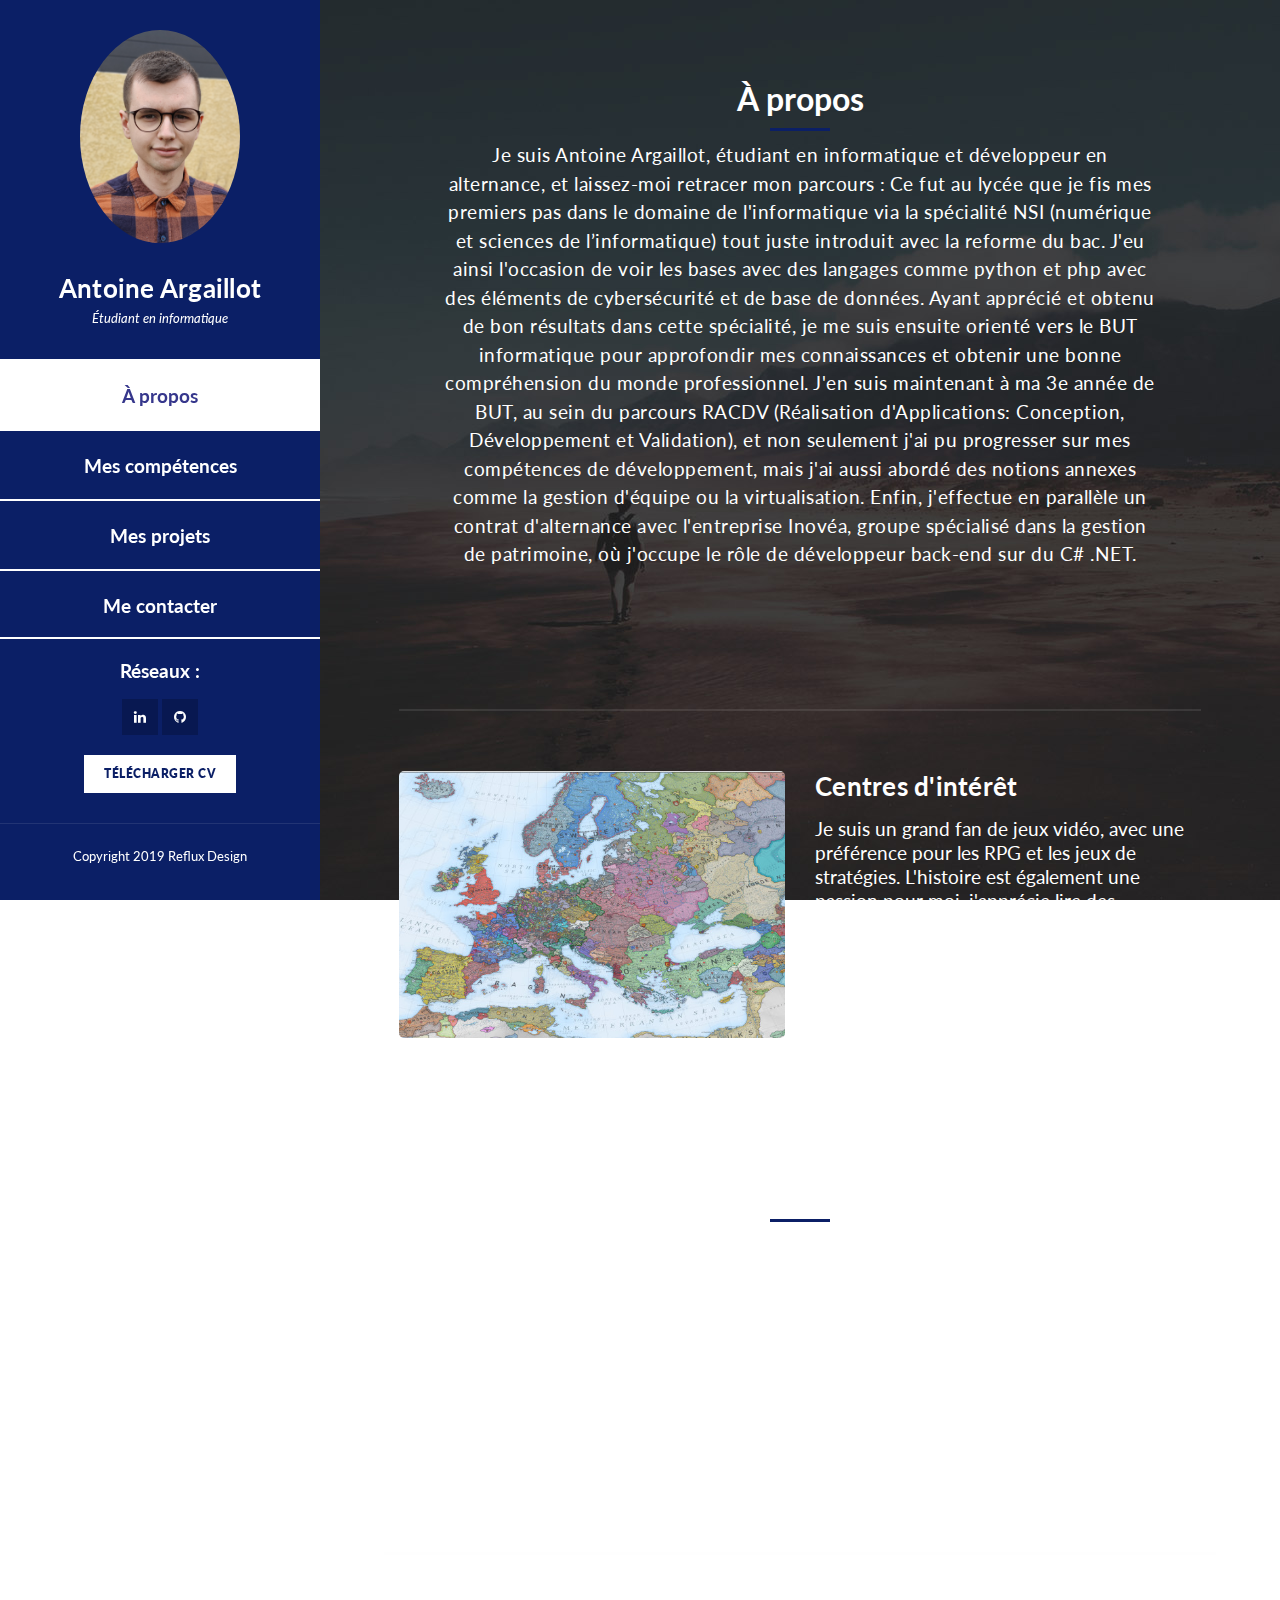
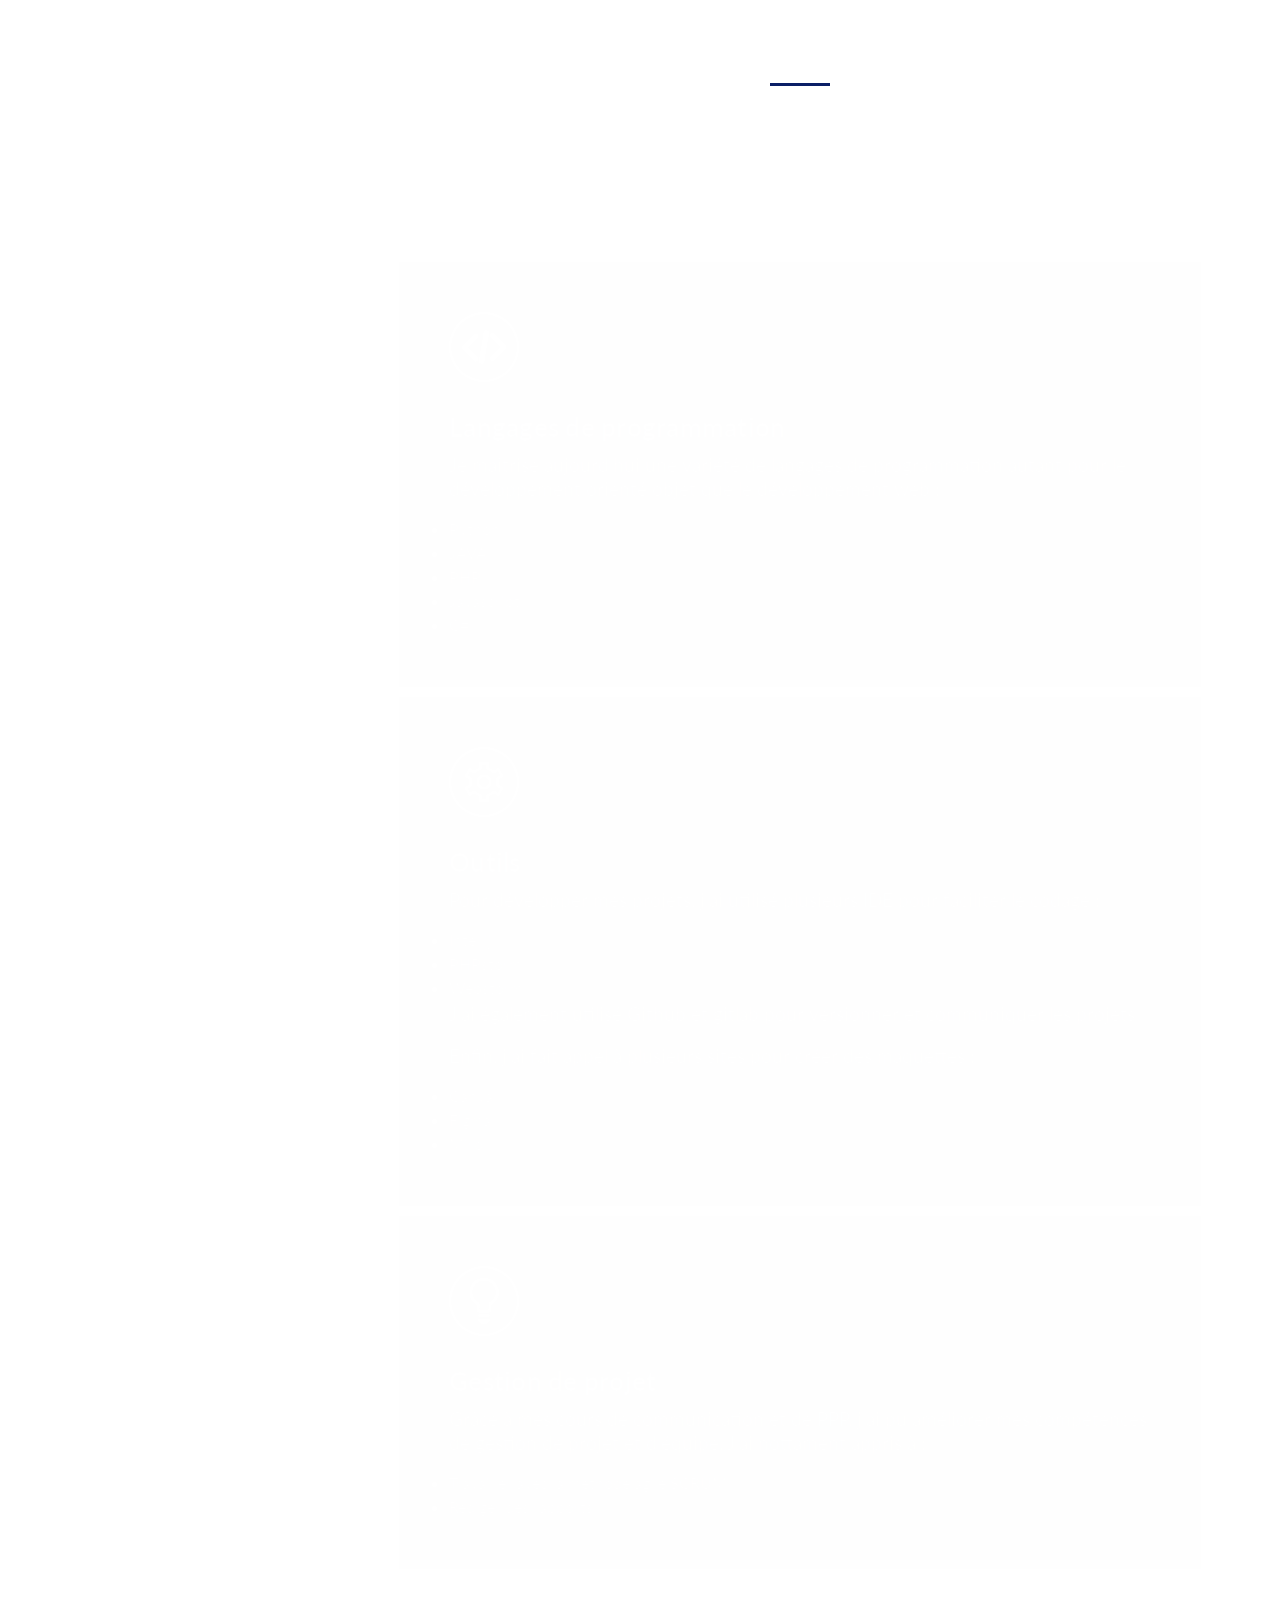
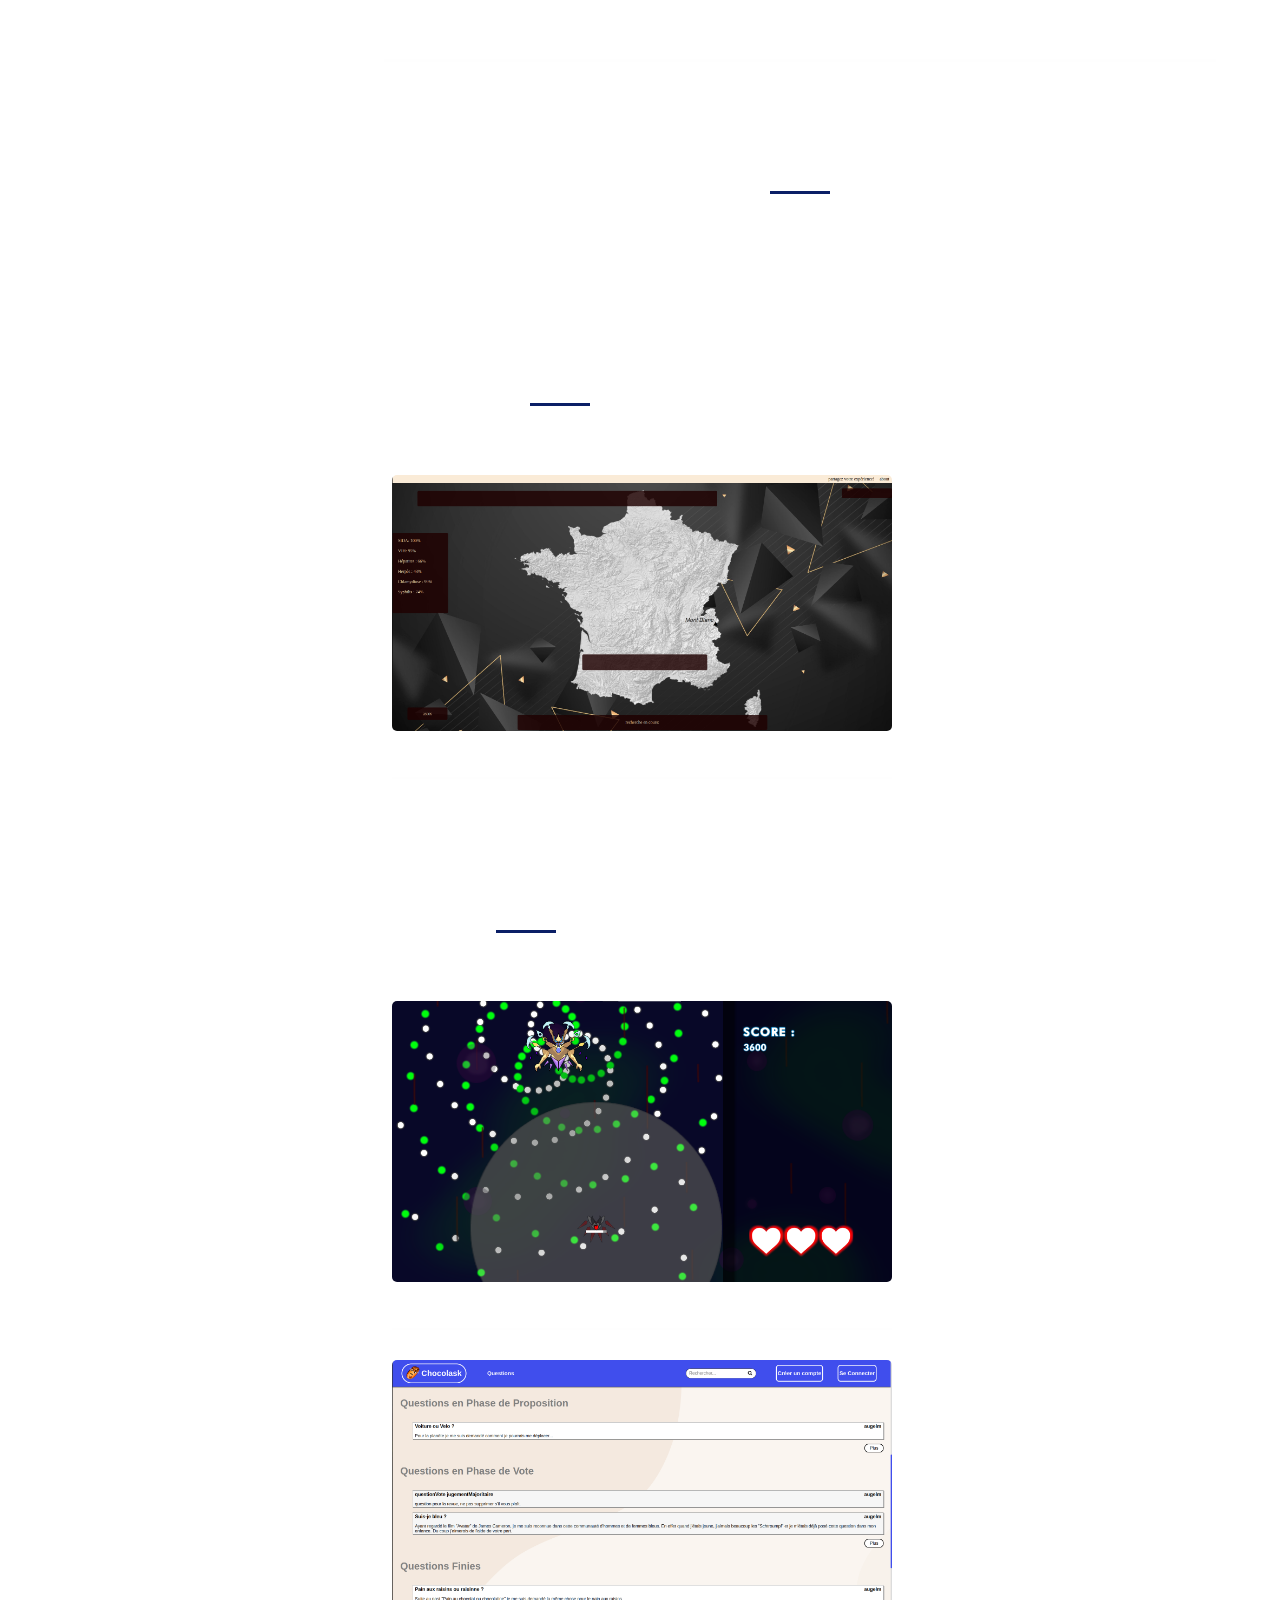
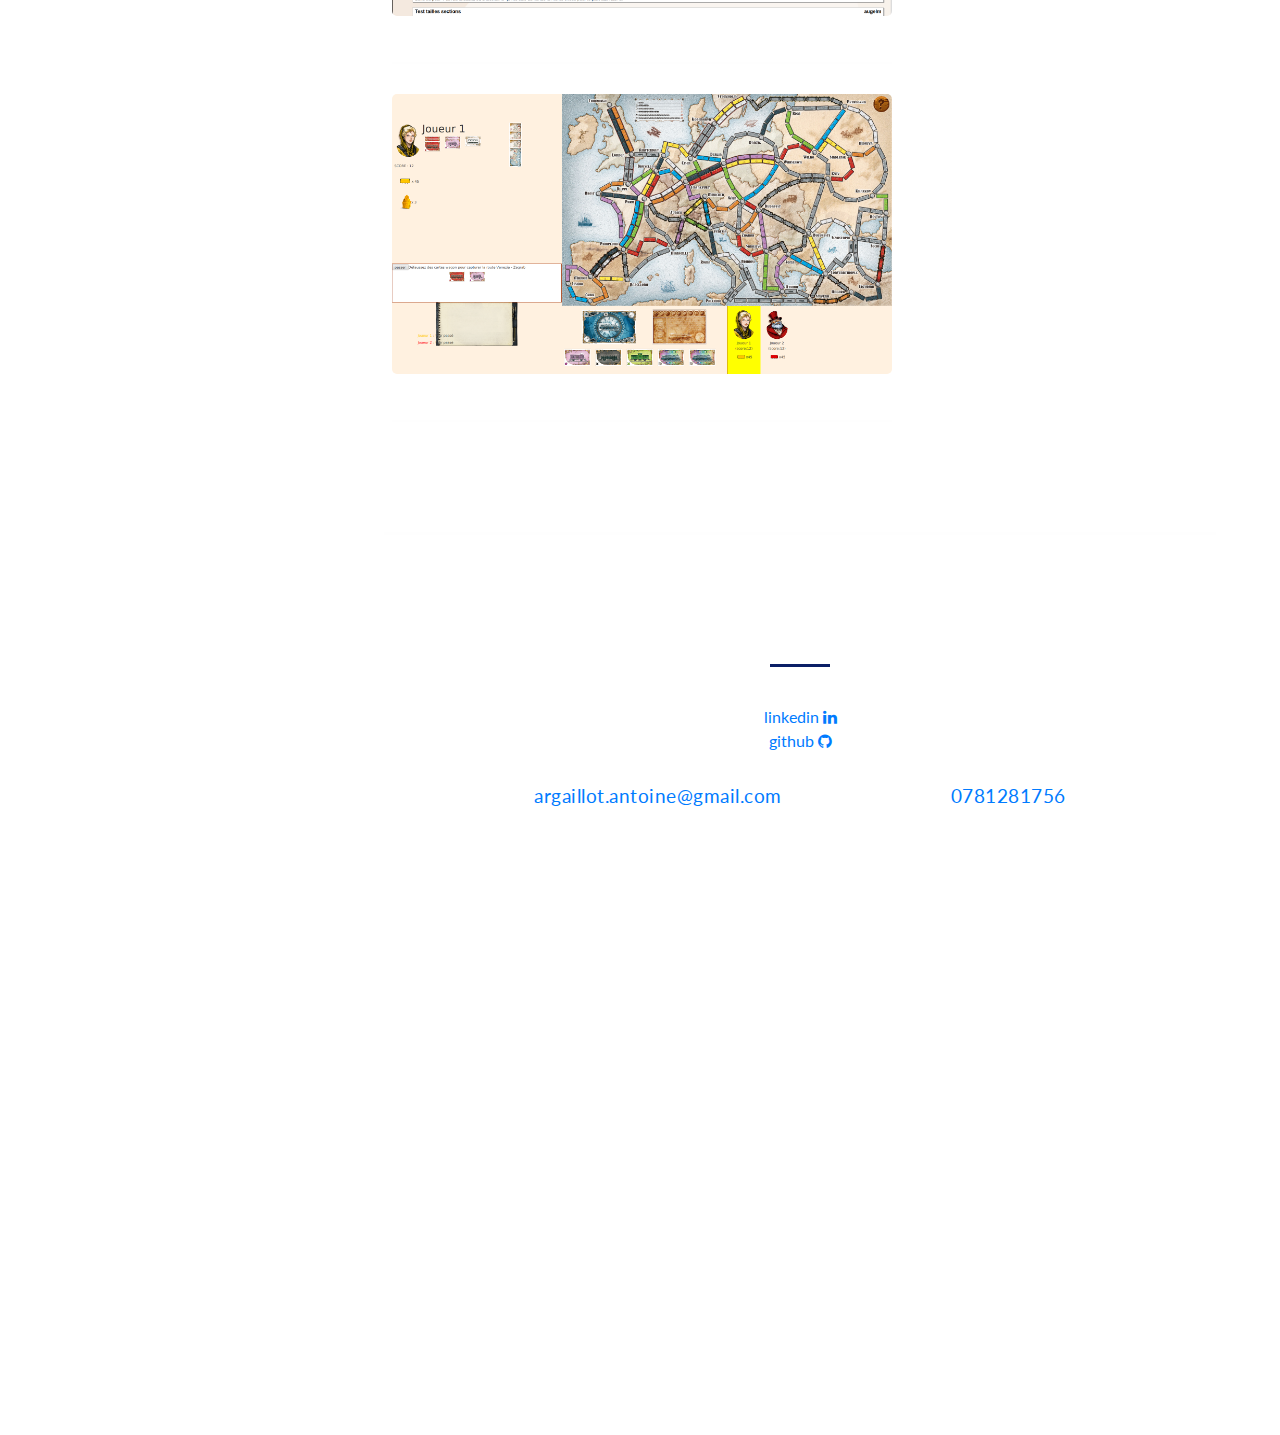
==== index.html @ a9194889 "commit" ====
<!DOCTYPE html>
<html lang="fr">
<head>
    <meta charset="utf-8"/>
    <meta
            name="viewport"
            content="width=device-width, initial-scale=1, shrink-to-fit=no"
    />
    <meta name="description" content=""/>
    <meta name="author" content=""/>
    <link
            href="https://fonts.googleapis.com/css?family=Lato:100,300,400,700,900"
            rel="stylesheet"
    />

    <title>Antoine Argaillot - Portefolio</title>
    <!--
    Reflux Template
    https://templatemo.com/tm-531-reflux
    -->
    <!-- Bootstrap core CSS -->
    <link href="vendor/bootstrap/css/bootstrap.min.css" rel="stylesheet"/>

    <!-- Additional CSS Files -->
    <link rel="stylesheet" href="assets/css/fontawesome.css"/>
    <link rel="stylesheet" href="assets/css/templatemo-style.css"/>
    <link rel="stylesheet" href="assets/css/owl.css"/>
    <link rel="stylesheet" href="assets/css/lightbox.css"/>
</head>

<body>
<div id="page-wraper">
    <!-- Sidebar Menu -->
    <div class="responsive-nav">
        <i class="fa fa-bars" id="menu-toggle"></i>
        <div id="menu" class="menu">
            <i class="fa fa-times" id="menu-close"></i>
            <div class="container">
                <div class="image">
                    <a href="#"><img src="assets/images/profil/profilePicture.jpg" alt=""/></a>
                </div>
                <div class="author-content">
                    <h4>Antoine Argaillot</h4>
                    <span>Étudiant en informatique</span>
                </div>
                <nav class="main-nav" role="navigation">
                    <ul class="main-menu">
                        <li><a href="#section1">À propos</a></li>
                        <li><a href="#section2">Mes compétences</a></li>
                        <li><a href="#section3">Mes projets</a></li>
                        <li><a href="#section4">Me contacter</a></li>
                    </ul>
                </nav>
                <div class="social-network">
                    <p class="reseaux">Réseaux :</p>
                    <ul>
                        <li>
                            <a href="https://www.linkedin.com/in/antoine-argaillot/"><i class="fa fa-linkedin"></i></a>
                        </li>
                        <li>
                            <a href="https://github.com/Phiroy"><i class="fa fa-github"></i></a>
                        </li>
                    </ul>
                </div>

                <div class="button" id="cv">
                    <a href="assets/images/profil/cv-argaillot.pdf">télécharger CV</a>
                </div>
                <div class="copyright-text">
                    <p>Copyright 2019 Reflux Design</p>
                </div>
            </div>
        </div>
    </div>

    <section class="section about-me" data-section="section1">
        <div class="container">
            <div class="section-heading">
                <h2>À propos</h2>
                <div class="line-dec"></div>
                <span
                >Je suis Antoine Argaillot, étudiant en informatique et développeur en alternance, et laissez-moi retracer mon parcours :</span>
              <span>Ce fut au lycée que je fis mes premiers pas dans le domaine de l'informatique via la spécialité NSI (numérique et sciences de l’informatique) tout juste introduit avec la reforme du bac.
                  J'eu ainsi l'occasion de voir les bases avec des langages comme python et php avec des éléments de cybersécurité et de base de données.
              Ayant apprécié et obtenu de bon résultats dans cette spécialité, je me suis ensuite orienté vers le BUT informatique pour approfondir mes connaissances et obtenir une bonne compréhension du monde professionnel.
                J'en suis maintenant à ma 3e année de BUT, au sein du parcours RACDV (Réalisation d'Applications: Conception, Développement et Validation), et non seulement j'ai pu progresser sur mes compétences de développement,
                  mais j'ai aussi abordé des notions annexes comme la gestion d'équipe ou la virtualisation.
                  Enfin, j'effectue en parallèle un contrat d'alternance avec l'entreprise Inovéa, groupe spécialisé dans la gestion de patrimoine, où j'occupe le rôle de développeur back-end sur du C# .NET.</span
                >


            </div>
            <div class="left-image-post">
                <div class="row">
                    <div class="col-md-6">
                        <div class="left-image">
                            <img src="assets/images/carteEurope.jpg" alt="Ma carte préférée d'Europe"/>
                        </div>
                    </div>
                    <div class="col-md-6">
                        <div class="right-text">
                            <h4>Centres d'intérêt</h4>

                            <p>
                                Je suis un grand fan de jeux vidéo, avec une préférence pour les RPG et les
                                jeux de stratégies.
                                L'histoire est également une passion pour moi, j'apprécie lire des biographies ou autre livres historiques, de temps en temps,
                                ainsi que de regarder ou imaginer des uchronies (histoires alternatives).
                            </p>
                        </div>
                    </div>
                </div>
            </div>
            <div class="section-heading">
                <h4>Projets avenirs</h4>
                <div class="line-dec"></div>
                <p>
                    Suite au BUT, mon objectif principal est de poursuivre mes études vers un master,
                    en continuant mon alternance actuel si possible.
                    J'aimerais nottament y découvrir de nouvelles notions entourant des domaines comme l'intéligence artificiel, l'algorithmie ou encore le multimédia.
                    Une fois mon master obtenu,
                    je compte devenir développeur logiciel back-end, mais je reste ouvert à la possibilité de faire du web voir du jeu vidéo si l'occasion se présente.
                </p>
            </div>
        </div>
    </section>

    <section class="section my-services" data-section="section2">
        <div class="container">
            <div class="section-heading">
                <h2>Mes compétences</h2>
                <div class="line-dec"></div>
                <span
                >Tout le long de mon cursus, j'ai pu acquerir un ensemble non exaustif de compétences à la fois techniques et managériales que ce soit en modélisation, développement web ou encore méthodes agiles.</span
                >
            </div>
            <div>
                <div class="service-item">
                    <div class="second-service-icon service-icon"></div>
                    <h4>Langages de programmation</h4>
                    <p>
                      Je maîtrise aujourd'hui une variété de langages de programmation autant pour le développement orienté objet
                      que le développement web :
                    </p>
                        <li>Python</li>
                        <li>JAVA  </li>
                        <li>PHP</li>
                        <li>Javascript</li>
                        <li>C#</li>
                </div>
                <div class="service-item">
                    <div class="third-service-icon service-icon"></div>
                    <h4>Outils</h4>
                    <p>
                        Pour développer mes projets, j'ai utilisé plusieurs IDE pour faciliter le codage :
                    </p>
                    <li>Intellij</li>
                    <li>PHPstorm  </li>
                    <li>Webstorm</li>
                    <p>
                        J'ai également utilisé Github et gitlab pour versionner et communiquer les projets
                    </p>
                    <p>
                        Enfin, j'ai fait appel à plusieurs sites pour créer des maquettes :
                    </p>
                    <li>Canva</li>
                    <li>Figma  </li>
                    <li>Miro</li>

                </div>
                <div class="service-item">
                    <div class="first-service-icon service-icon"></div>
                    <h4>Gestion de projet</h4>
                    <p>
                        Grâce à mes cours de communication et de PPP, j'ai pu améliorer mes compétences de gestion de projet
                        et d'équipe. J'ai nottament appris à :
                    </p>
                    <li>Travailler avec la méthode agile SCRUM</li>
                    <li>Rédiger des rapports</li>
                </div>


            </div>
        </div>
    </section>

    <section class="section my-work" data-section="section3" id="section3">
        <div class="container">
            <div class="section-heading">
                <h2>Mes projets</h2>
                <div class="line-dec"></div>
                <span
                >sélection de projets réalisée pendant mon BUT informatique.</span
                >
            </div>
            <div class="row">
                <div class="section-heading">
                    <h4>Projets professionnels</h4>
                    <div class="line-dec"></div>
                </div>
                <div class="isotope-wrapper">
                    <div class="isotope-box">


                        <div class="isotope-item" data-type="animals">
                            <figure class="snip1321">
                                <img
                                        src="assets/images/nuitInfo.png"
                                        alt="sq-sample26"
                                />
                                <a href="Inovea_RIC.html">
                                    <figcaption>
                                        <h4>Nuit de l'informatique</h4>
                                        <span>Site de prévention réalisé lors de la nuit de l'informatique 2022</span>
                                    </figcaption>
                                </a>
                            </figure>
                        </div>


                    </div>
                </div>
            </div>
            <div class="row">
                <div class="section-heading">
                    <h4>Projets scolaires</h4>
                    <div class="line-dec"></div>
                </div>
                <div class="isotope-wrapper">
                        <div>
                        <div class="isotope-item" data-type="nature">
                            <figure class="snip1321">

                                <img
                                        src="assets/images/temporalRift.png"
                                        alt="sq-sample26"
                                />
                                <a href="temporalRift.html">
                                    <figcaption>
                                        <h4>Temporal Rift</h4>
                                        <span>projet de la Code Game Jam 2023 de l'IUT de Montpellier-Sète</span>
                                    </figcaption>
                                </a>
                            </figure>

                        </div>

                        <div class="isotope-item" data-type="people">
                            <figure class="snip1321">
                                <img
                                        src="assets/images/chocolask.png"
                                        alt="sq-sample26"
                                />
                                <a href="Chocolask.html">
                                    <figcaption>
                                        <h4>Site Chocolask</h4>
                                        <span>SAÉ du 3eme semestre en parcours RACDV</span>
                                    </figcaption>
                                </a>
                            </figure>
                        </div>

                        <div class="isotope-item" data-type="people">
                            <figure class="snip1321">
                                <img
                                        src="assets/images/railIHM.png"
                                        alt="sq-sample26"
                                />
                                <a href="AventuriersDuRail.html">
                                    <figcaption>
                                        <h4>Les aventuriers du rail</h4>
                                        <span>SAÉ du 2e semestre de programmation de jeu de société</span>
                                    </figcaption>
                                </a>
                            </figure>





                </div>
            </div>
                </div>

            </div>


        </div>
    </section>

    <section class="section contact-me" data-section="section4">
        <div class="container">
            <div class="section-heading">
                <h2>Me contacter</h2>
                <div class="line-dec"></div>
                <span
                >Si vous êtes intéressé par mon profil, vous pouvez me suivre sur ces réseaux:</span
                >
                <div>
                    <li>
                        <a href="https://www.linkedin.com/in/antoine-argaillot/">linkedin <i class="fa fa-linkedin"></i></a>
                    </li>
                    <li>
                        <a href="https://github.com/Phiroy">github <i class="fa fa-github"></i></a>
                    </li>
                </div>
                <span
                >Vous pouvez également me contacter par mail sur cette adresse : <a
                        href="mailto: argaillot.antoine@gmail.com">argaillot.antoine@gmail.com</a>
            </span>
                <span>
                et par téléphone : <a href="tel:0781281756">0781281756</a>
            </span>


            </div>

        </div>
    </section>
</div>

<!-- Scripts -->
<!-- Bootstrap core JavaScript -->
<script src="vendor/jquery/jquery.min.js"></script>
<script src="vendor/bootstrap/js/bootstrap.bundle.min.js"></script>

<script src="assets/js/isotope.min.js"></script>
<script src="assets/js/owl-carousel.js"></script>
<!--    <script src="assets/js/lightbox.js"></script>-->
<script src="assets/js/custom.js"></script>
<script>
    //according to loftblog tut
    $(".main-menu li:first").addClass("active");

    var showSection = function showSection(section, isAnimate) {
        var direction = section.replace(/#/, ""),
            reqSection = $(".section").filter(
                '[data-section="' + direction + '"]'
            ),
            reqSectionPos = reqSection.offset().top - 0;

        if (isAnimate) {
            $("body, html").animate(
                {
                    scrollTop: reqSectionPos
                },
                800
            );
        } else {
            $("body, html").scrollTop(reqSectionPos);
        }
    };

    var checkSection = function checkSection() {
        $(".section").each(function () {
            var $this = $(this),
                topEdge = $this.offset().top - 80,
                bottomEdge = topEdge + $this.height(),
                wScroll = $(window).scrollTop();
            if (topEdge < wScroll && bottomEdge > wScroll) {
                var currentId = $this.data("section"),
                    reqLink = $("a").filter("[href*=\\#" + currentId + "]");
                reqLink
                    .closest("li")
                    .addClass("active")
                    .siblings()
                    .removeClass("active");
            }
        });
    };

    $(".main-menu").on("click", "a", function (e) {
        e.preventDefault();
        showSection($(this).attr("href"), true);
    });

    $(window).scroll(function () {
        checkSection();
    });
</script>
</body>
</html>
---- assets/css/templatemo-style.css ----
/*

Reflux Template

https://templatemo.com/tm-531-reflux

*/

@import url(fontawesome.css);
@import url("https://fonts.googleapis.com/css?family=Lato:100,300,400,700,900");

body {
    font-family: 'Lato', sans-serif;
}

#page-wraper {
    background: url(../images/page-bg.jpg) no-repeat center center fixed ;
    -webkit-background-size: cover;
    -moz-background-size: cover;
    -o-background-size: cover;
    background-size: cover;

    width: 100%;
}


/* Basic */

body {
    overflow-x: hidden;
}

input,
select,
textarea {
    outline: none;
}

a,
a:hover {
    text-decoration: none;
}

p {
    font-size: 19px;
    line-height: 24px;
    color: #fff;
}

h4 {
    font-size: 26px;
    font-weight: 700;
    color: #fff;
    letter-spacing: 0.25px;
}

img {
    width: 100%;
    overflow: hidden;
}

ul {
    padding: 0;
    margin: 0;
    list-style: none;
}

ul li {
    display: inline-block;
}

html {
    -webkit-box-sizing: border-box;
    -moz-box-sizing: border-box;
    box-sizing: border-box;
}

*,
*:before,
*:after {
    -webkit-box-sizing: inherit;
    -moz-box-sizing: inherit;
    box-sizing: inherit;
}

.clearfix {
    zoom: 1;
}

.clearfix:before,
.clearfix:after {
    content: "";
    display: table;
}

.clearfix:after {
    clear: both;
}

.container {
    margin: 0 auto;
}

.main-nav {
    text-align: center;
}

.main-nav li:last-child a {
    border-bottom: 2px solid #fff;
}

.main-nav li {
    display: block;
}

.main-nav li a {
    height: 70px;
    line-height: 70px;
    display: inline-block;
    font-size: 19px;
    font-weight: 700;
    color: #fff;
    width: 100%;
    transition: all 0.5s;
    border-top: 2px solid #fff;
}

.main-nav li:hover a,
.main-nav li.active a {
    background: #fff;
    color: #36378c;
}

/* Sidebar Menu */

.menu .image {
    margin-top: 30px;
}

.menu .image img {
    width: 50%;
    border-radius: 50%;
    text-align: center;
}

.menu .author-content {
    margin: 30px 0px 30px 0px;
}

.menu .author-content h4 {
    margin-bottom: 0px;
}

.menu .author-content span {
    font-size: 13px;
    font-style: italic;
    color: #fff;
}

.menu .social-network {
    margin-top: 20px;
}

.menu .social-network p {
    font-size: 19px;
    font-weight: 700;
    color: #fff;
}

.menu .social-network ul li {
    margin: 0 3px;
}

.menu .social-network ul li a {
    width: 40px;
    height: 40px;
    display: inline-block;
    text-align: center;
    line-height: 40px;
    background-color: rgba(0, 0, 0, 0.2);
    color: #fff;
    font-size: 14px;
    transition: all 0.5s;
}

.menu .social-network ul li a:hover {
    background-color: #fff;
    color: #0B1F66;
}

.cv {
    margin-top: 20px;
}

.menu .copyright-text {
    position: relative;
    margin-top: 30px;
}

.menu .copyright-text p {
    border-top: 1px solid rgba(250, 250, 250, 0.1);
    display: inline-block;
    width: 100%;
    padding-left: 30px;
    padding-right: 30px;
    padding-top: 20px;
    font-size: 13px;
}

.menu:before,
.menu:after {
    content: "";
    display: table;
}

.menu:after {
    clear: both;
}

.menu a {
    text-decoration: none;
    color: inherit;
}

.menu {
    text-align: center;
}

.menu::-webkit-scrollbar {
    display: none;
}

.menu {
    left: 10%;
    -webkit-transition: -webkit-transform 233ms cubic-bezier(0, 0, 0.21, 1);
    -webkit-overflow-scrolling: touch;
    background-color: #0B1F66;
    box-sizing: border-box;
    height: 100vh;
    max-height: 100vh !important;
    max-width: 80vw !important;
    min-width: 45px !important;
    outline: none;
    overflow-x: hidden !important;
    overflow-y: auto !important;
    padding: 0;
    position: fixed !important;
    top: calc(0px);
    width: 20%;
    will-change: transform;
    z-index: 9999 !important;
}

.menu-toggle {
    color: #fff;
    cursor: pointer;
    font-size: 25px;
    position: fixed;
    right: 25px;
    top: 25px;
}

#menu-toggle {
    z-index: 999;
    cursor: pointer;
    position: fixed;
    top: 0;
    left: 0;
    color: #0B1F66;
    background-color: #fff;
    width: 60px;
    height: 60px;
    text-align: center;
    display: inline-block;
    line-height: 60px;
}

.menu-close {
    cursor: pointer;
}

#menu-close {
    cursor: pointer;
    text-align: right;
    color: #0B1F66;
    background-color: #fff;
    width: 100%;
    height: 60px;
    text-align: center;
    display: inline-block;
    line-height: 60px;
}


/* Section */

.section {
    color: #fff;
    width: 55%;
    right: 10%;
    left: 35%;
    position: relative;
    min-height: 100vh;
    padding-bottom: 80px;
    border-bottom: 3px solid rgba(250, 250, 250, 0.25);
}

.section-heading {
    text-align: center;
    padding: 80px 45px;
}

.section-heading h2 {
    font-size: 32px;
    font-weight: 700;
    color: #fff;
}

.section-heading .line-dec {
    width: 60px;
    height: 3px;
    background-color: #0B1F66;
    margin: 10px auto;
}

.section-heading span {
    margin-top: 5px;
    font-size: 19px;
    color: #fff;
    letter-spacing: 0.5px;
}


/* Buttons */

.white-button a {
    display: inline-block;
    padding: 12px 20px;
    background-color: #fff;
    color: #0B1F66;
    font-size: 13px;
    font-weight: 800;
    letter-spacing: 0.5px;
    text-transform: uppercase;
    transition: all 0.5s;
}

.white-button a:hover {
    background-color: #0B1F66;
    color: #fff;
}

.button {
    display: inline-block;
    padding: 10px 20px;
    background-color: #fff;
    color: #0B1F66;
    font-size: 12px;
    font-weight: 800;
    letter-spacing: 0.5px;
    text-transform: uppercase;
    transition: all 0.5s;
    border: none;
    outline: none;
    cursor: pointer;
}

.button {
    display: inline-block;
    padding: 10px 20px;
    background-color: #fff;
    color: #0B1F66;
    font-size: 12px;
    font-weight: 800;
    letter-spacing: 0.5px;
    text-transform: uppercase;
    transition: all 0.5s;
    border: none;
    outline: none;
    cursor: pointer;
}

#cv {
    margin-top: 20px;
}

.button:hover {
    outline: none;
    background-color: #0B1F66;
    color: #fff;
}

#cv:hover {
    background-color: #fff;
    color: #3a3b8c;
}


/* Left & Right Post */

.right-image-post {
    margin-top: 60px;
    margin-bottom: 60px;
    padding-top: 60px;

    border-top: 2px solid rgba(250, 250, 250, 0.1);
}

.left-image-post {
    margin-top: 60px;
    margin-bottom: 60px;
    padding-top: 60px;

    border-top: 2px solid rgba(250, 250, 250, 0.1);
}

.left-image img,
.right-image img {
    border-radius: 5px;
}

.right-image-post h4,
.left-image-post h4 {
    margin-top: 30px;

}

.right-image-post p,
.left-image-post p {
    margin-top: 20px;
}

.right-image-post .white-button,
.left-image-post .white-button {
    margin-top: 30px;
}


/* Services */

.my-services .col-md-6 {
    padding-left: 5px;
    padding-right: 5px;
}

.service-item {
    margin-bottom: 10px;
    padding: 50px;
    background-color: rgba(250, 250, 250, 0.1);
    transition: all 0.5s;
    display: flex;
    flex-direction: column;
}

.service-item h4 {
    transition: all 0.5s;
}

.service-item p {
    margin-top: 2px;
    transition: all 0.5s;
}

.service-item li {
    transition: all 0.5s;
}


.service-item:hover {
    background-color: rgba(250, 250, 250, 1);
}

.service-item:hover h4 {
    color: #1e1e1e;
}

.service-item:hover p {
    color: #4a4a4a;
}

.service-item:hover li {
    color: #4a4a4a;
}

.service-item .service-icon {
    width: 70px;
    height: 70px;
    display: inline-block;
    margin-bottom: 30px;
    background-size: cover;
    background-repeat: no-repeat;
    transition: all 0.5s;
}

.service-item .first-service-icon {
    background-image: url(../images/first-white-icon.png);
}

.service-item:hover .first-service-icon {
    background-image: url(../images/first-main-icon.png);
}

.service-item .second-service-icon {
    background-image: url(../images/second-white-icon.png);
}

.service-item:hover .second-service-icon {
    background-image: url(../images/second-main-icon.png);
}

.service-item .third-service-icon {
    background-image: url(../images/third-white-icon.png);
}

.service-item:hover .third-service-icon {
    background-image: url(../images/third-main-icon.png);
}

.service-item .fourth-service-icon {
    background-image: url(../images/fourth-white-icon.png);
}

.service-item:hover .fourth-service-icon {
    background-image: url(../images/fourth-main-icon.png);
}


/* My Work */

section.my-work .section-heading {
    text-align: center;
    padding: 80px 45px 50px 45px;
}

.isotope-wrapper {
    position: relative;
    width: 100%;
    margin: auto;
}

.isotope-toolbar input[type="radio"] {
    display: none;
}

.isotope-toolbar span {
    text-transform: capitalize;
    display: inline-block;
    margin-right: 15px;
    padding-bottom: 3px;
    font-size: 15px;
    font-weight: 700;
    border-bottom: 2px solid transparent;
    transform: ease-in-out 0.5s;
    cursor: pointer;
}

.isotope-toolbar input[type="radio"]:checked + span {
    color: #0B1F66;
    border-bottom: 2px solid #0B1F66;
}

.isotope-box {
    position: relative;
    width: 100%;
}

.isotope-toolbar {
    text-align: center;
    margin: 10px;
}

.isotope-toolbar p {
    border-top: 1px solid #fff;
    padding-top: 15px;
}

.isotope-toolbar a {
    color: #fff;
}

.isotope-item {
    position: relative;
    width: 60%;
    margin: 1%;
    border-bottom: 2px solid rgba(250, 250, 250, 0.1);
    padding-bottom: 30px;
    margin-bottom: 30px;
}

.isotope-item img {
    top: 0;
    left: 0;
    min-height: 100%;
    min-width: 100%;
    width: 100%;
    height: 100%;
    border-radius: 5px;
}

.lazyload {
    background: #f7f7f7;
}

.lazyloading {
    background: #f7f7f7 url(//afarkas.github.io/lazysizes/assets/imgs/loader.gif) no-repeat center;
    min-height: 60px;
}

figure.snip1321 {
    overflow: hidden;
    text-align: center;
    -webkit-perspective: 50em;
    perspective: 50em;
}

figure.snip1321 * {
    -webkit-box-sizing: padding-box;
    box-sizing: padding-box;
    -webkit-transition: all 0.2s ease-out;
    transition: all 0.2s ease-out;
}

figure.snip1321 figcaption {
    top: 50%;
    position: absolute;
    z-index: 1;
    opacity: 0;
    height: 100%;
    width: 100%;
    justify-content: center;
    display: flex;
    flex-direction: column;
}

figure.snip1321 h4 {
    margin-top: 15px;
    margin-bottom: 5px;
    color: #232323;
}

figure.snip1321 span {
    font-size: 14px;
    font-style: italic;
    display: block;
    color: #7a7a7a;
}

figure.snip1321 i {
    position: relative !important;
    font-size: 18px;
    background-color: #0B1F66;
    width: 40px;
    height: 40px;
    display: inline-block;
    text-align: center;
    line-height: 40px;
    border-radius: 5px;
    color: #fff;
}

figure.snip1321:after {
    background-color: #ffffff;
    position: absolute;
    content: "";
    display: block;
    top: 20px;
    left: 20px;
    right: 20px;
    bottom: 20px;
    -webkit-transition: all 0.4s ease-in-out;
    transition: all 0.4s ease-in-out;
    -webkit-transform: rotateX(-90deg);
    transform: rotateX(-90deg);
    -webkit-transform-origin: 50% 50%;
    -ms-transform-origin: 50% 50%;
    transform-origin: 50% 50%;
    opacity: 0;
}

figure.snip1321 a {
    left: 0;
    right: 0;
    top: 0;
    bottom: 0;
    z-index: 1;
}

figure.snip1321:hover figcaption,
figure.snip1321.hover figcaption {
    -webkit-transform: translateY(-50%);
    transform: translateY(-50%);
    opacity: 1;
    -webkit-transition-delay: 0.2s;
    transition-delay: 0.2s;
}

figure.snip1321:hover:after,
figure.snip1321.hover:after {
    -webkit-transform: rotateX(0);
    transform: rotateX(0);
    opacity: 0.9;
}


/* Contact Me */

section.contact-me {
    border-bottom: none;
}

#contact input {
    background-color: rgba(250, 250, 250, 0.1);
    border: 1px solid rgba(250, 250, 250, 1);
    border-radius: 0px;
    margin-bottom: 30px;
    color: #fff;
    font-size: 14px;
    height: 40px;
    line-height: 40px;
    width: 100%;
    padding-left: 15px;
}

#contact input:focus {
    outline: none;
    box-shadow: none;
}

#contact textarea {
    background-color: rgba(250, 250, 250, 0.1);
    border: 1px solid rgba(250, 250, 250, 1);
    border-radius: 0px;
    margin-bottom: 30px;
    color: #fff;
    font-size: 14px;
    height: 180px;
    max-height: 220px;
    line-height: 40px;
    width: 100%;
    padding-left: 15px;
}

#contact textarea:focus {
    outline: none;
    box-shadow: none;
}

#contact {
    text-align: center;
}

@media screen and (max-width: 1680px) {
    .menu {
        left: 5%;
    }

    .section {
        color: #fff;
        width: 65%;
        right: 5%;
        left: 30%;
    }
}

@media screen and (max-width: 1680px) and (min-width: 846px) {
    .menu .social-network ul li a {
        width: 36px;
        height: 36px;
        line-height: 36px;
    }

    .menu .social-network ul li {
        margin: 0;
    }

    .menu .image {
        margin-top: 30px;
    }
}

@media screen and (max-width: 1280px) {
    .menu {
        left: 0%;
    }

    .right-image-post h4,
    .left-image-post h4 {
        margin-top: 0px;
    }

    .right-image-post p,
    .left-image-post p {
        margin-top: 15px;
    }

    .right-image-post .white-button,
    .left-image-post .white-button {
        margin-top: 25px;
    }

}

.menu .container {
    padding-left: 0;
    padding-right: 0;
}

@media screen and (max-width: 1280px) and (min-width: 846px) {
    .menu {
        width: 25%;
    }
}

#menu-toggle,
#menu-close {
    display: none;
}

@media screen and (max-width: 845px) {
    #menu-toggle,
    #menu-close {
        display: inline-block;
    }

    .menu {
        width: 320px;
        -webkit-transform: translateX(-100%) !important;
        transform: translateX(-100%) !important;
        transition: -webkit-transform 233ms cubic-bezier(0, 0, 0.21, 1);
        transition: transform 233ms cubic-bezier(0, 0, 0.21, 1);
        transition: transform 233ms cubic-bezier(0, 0, 0.21, 1), -webkit-transform 233ms cubic-bezier(0, 0, 0.21, 1);
    }

    .menu .image {
        margin-top: 40px;
    }

    .menu .image img {
        width: 120px;
        height: 120px;
    }

    .menu .author-content {
        margin: 20px 0px 40px 0px;
    }

    .menu .container {
        padding-left: 15px;
        padding-right: 15px;
    }

    .menu.open {
        display: inline-block;
        -webkit-transform: translateX(0) !important;
        transform: translateX(0) !important;
    }

    .responsive-nav {
        display: inline-block;
    }

    .section {
        width: 94%;
        right: 3%;
        left: 3%;
    }

    .isotope-item {
        width: 94%;
        margin: 3%;
    }

    .left-image-post img {
        margin-bottom: 30px;
    }

    .right-image-post img {
        margin-top: 30px;
    }

    .isotope-item {
        border-bottom: none;
        text-align: center;
    }

    .isotope-toolbar {
        margin-bottom: 20px;
    }
}
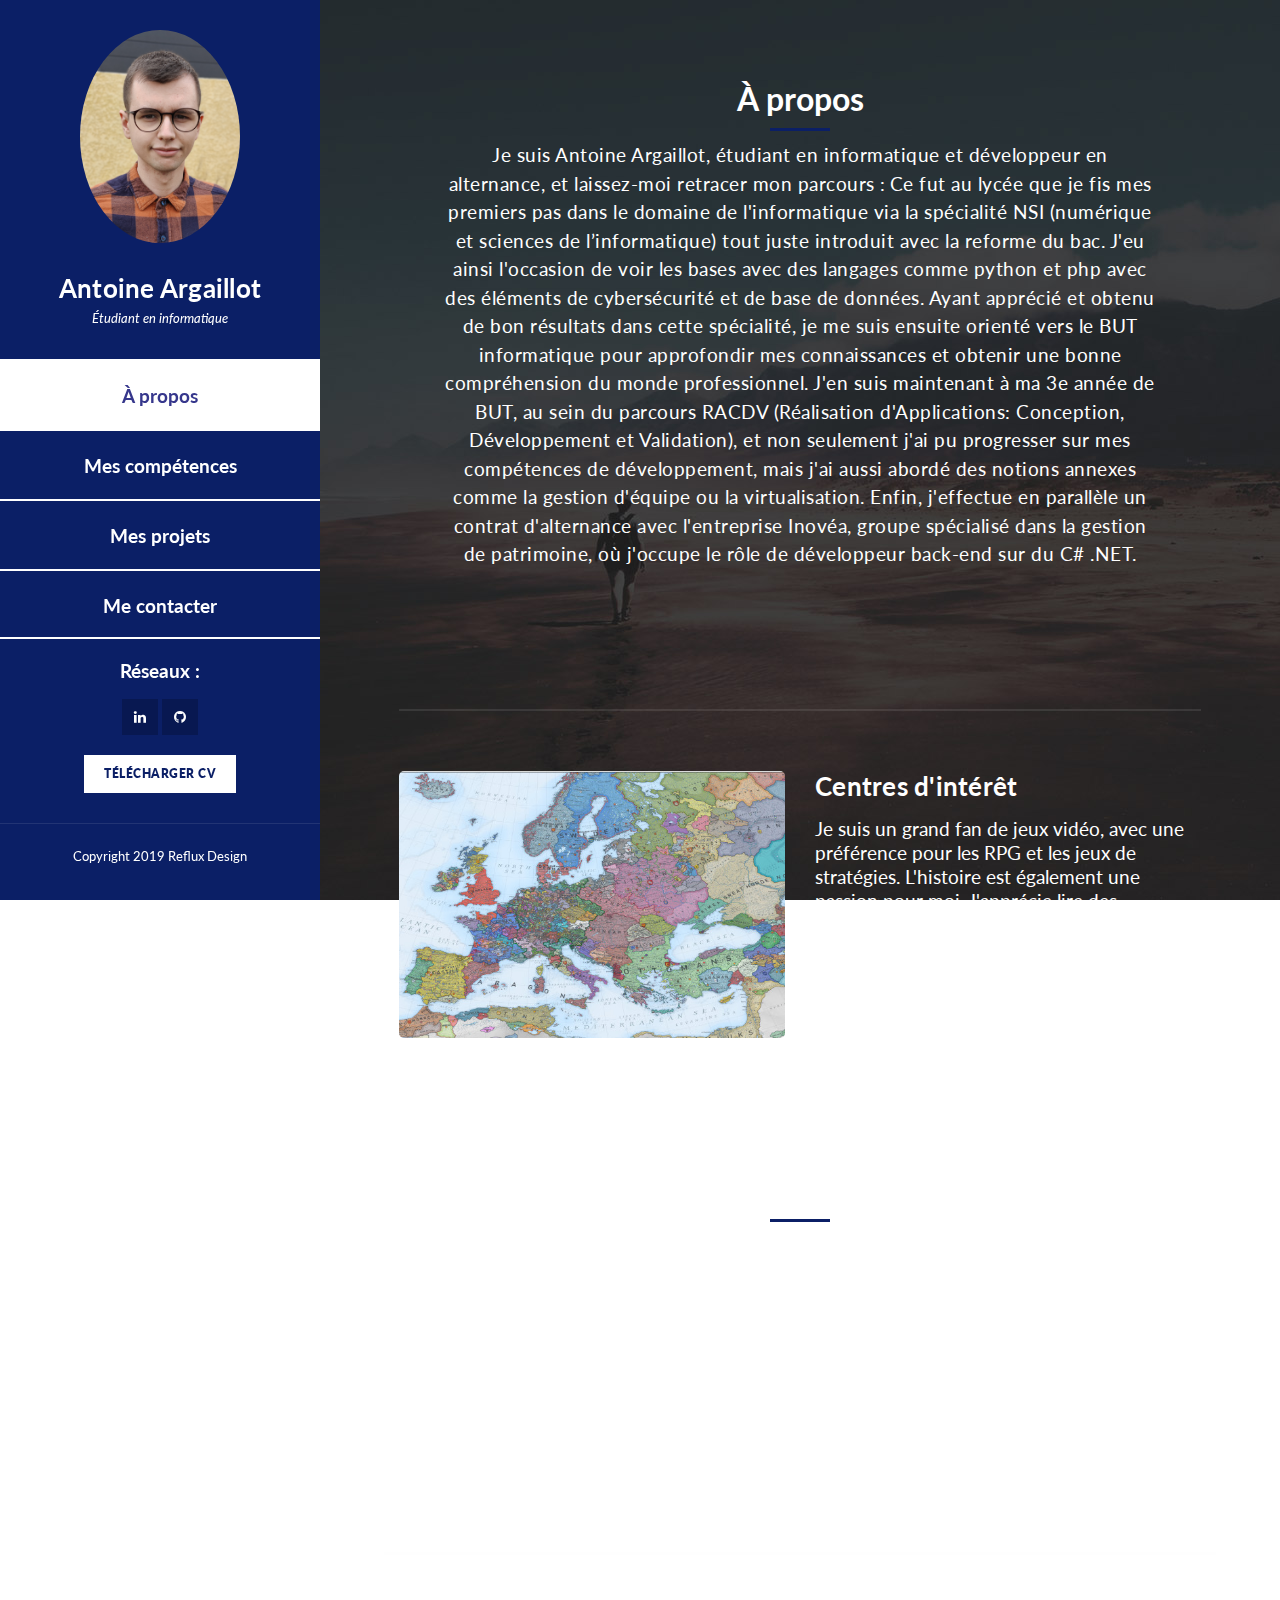
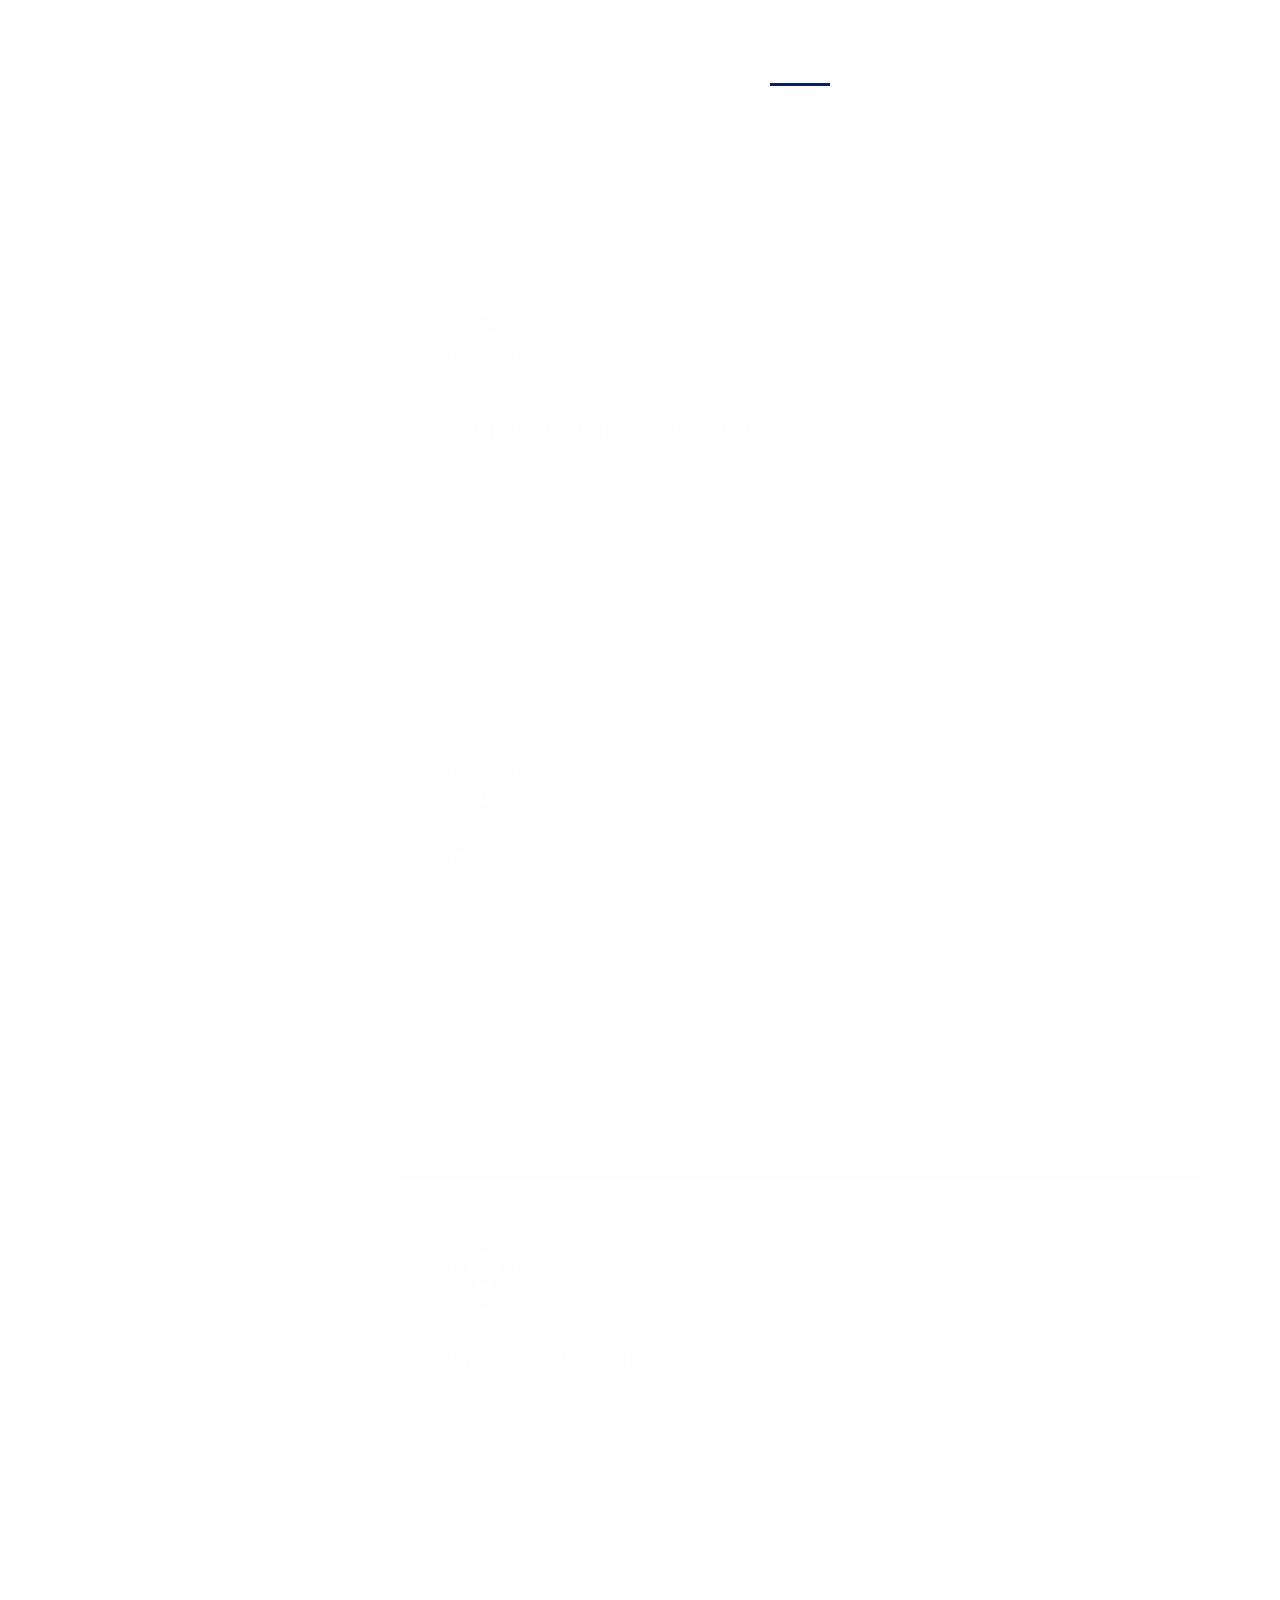
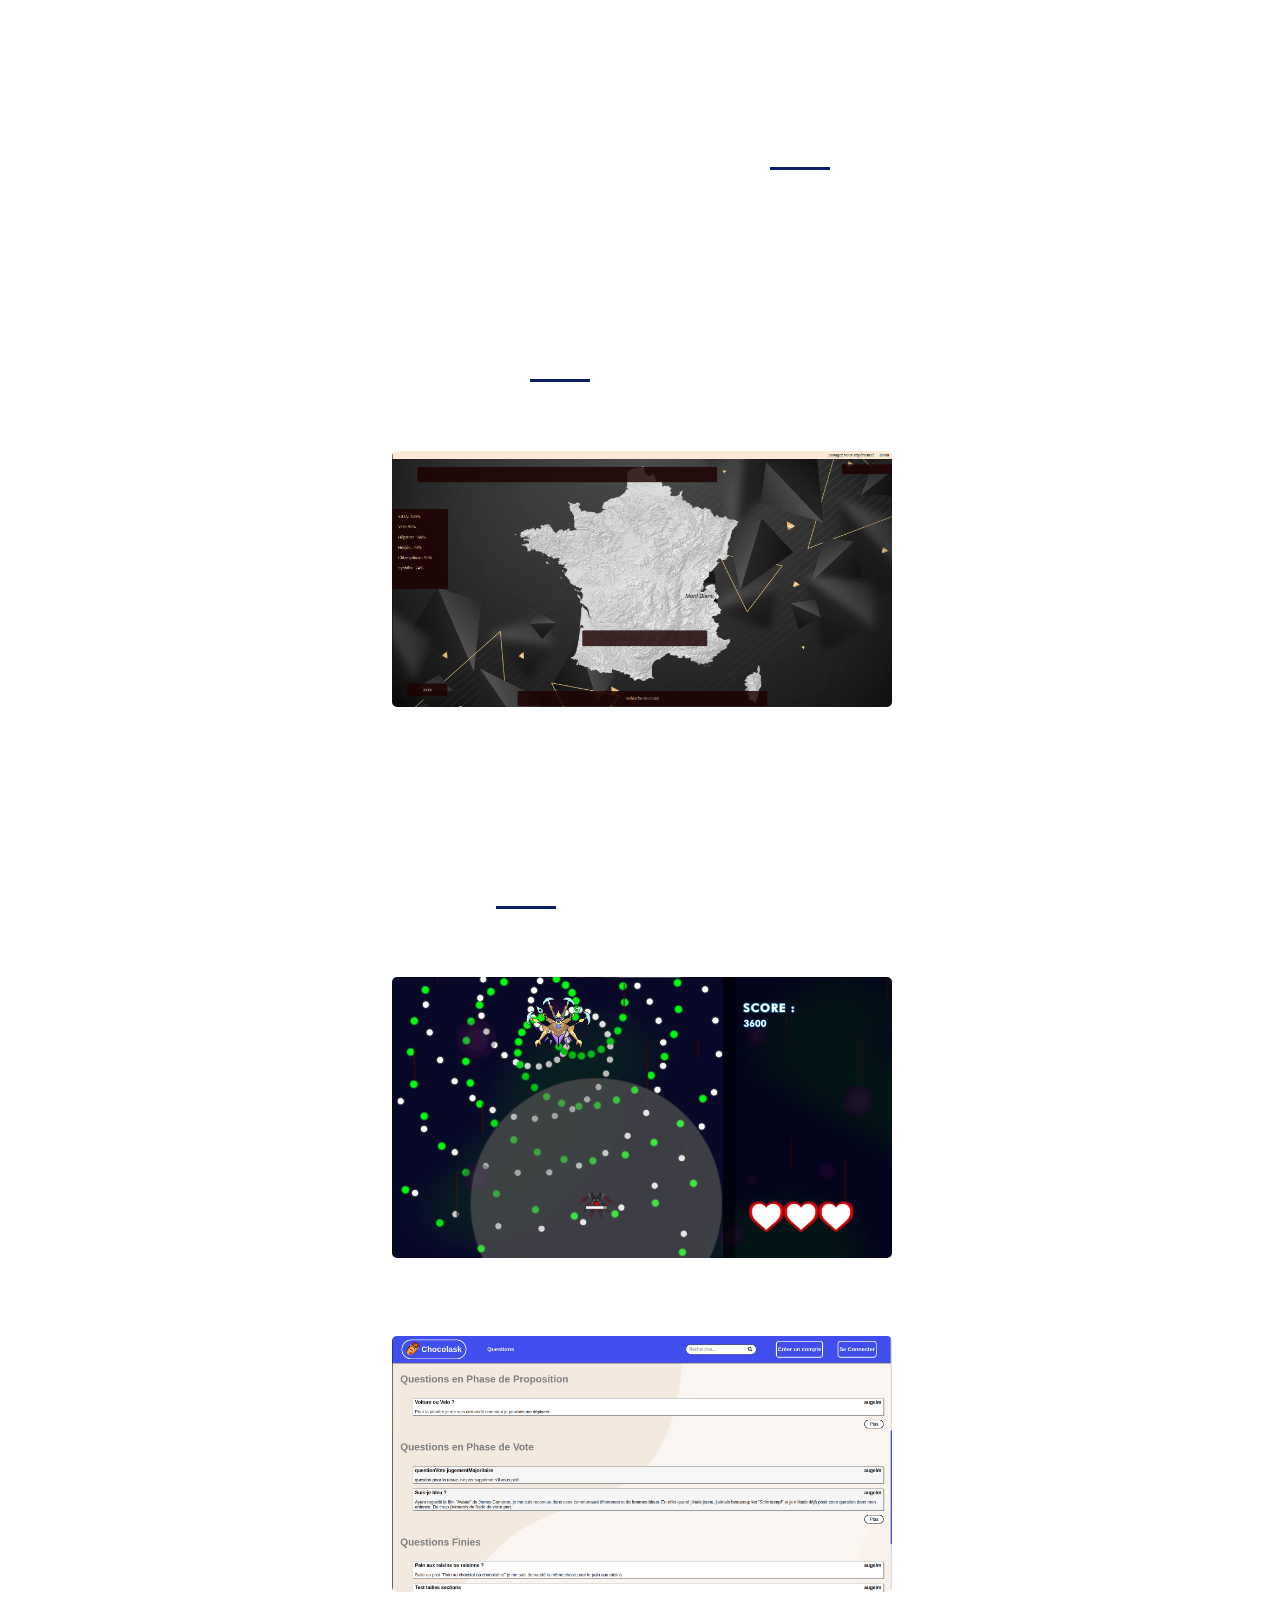
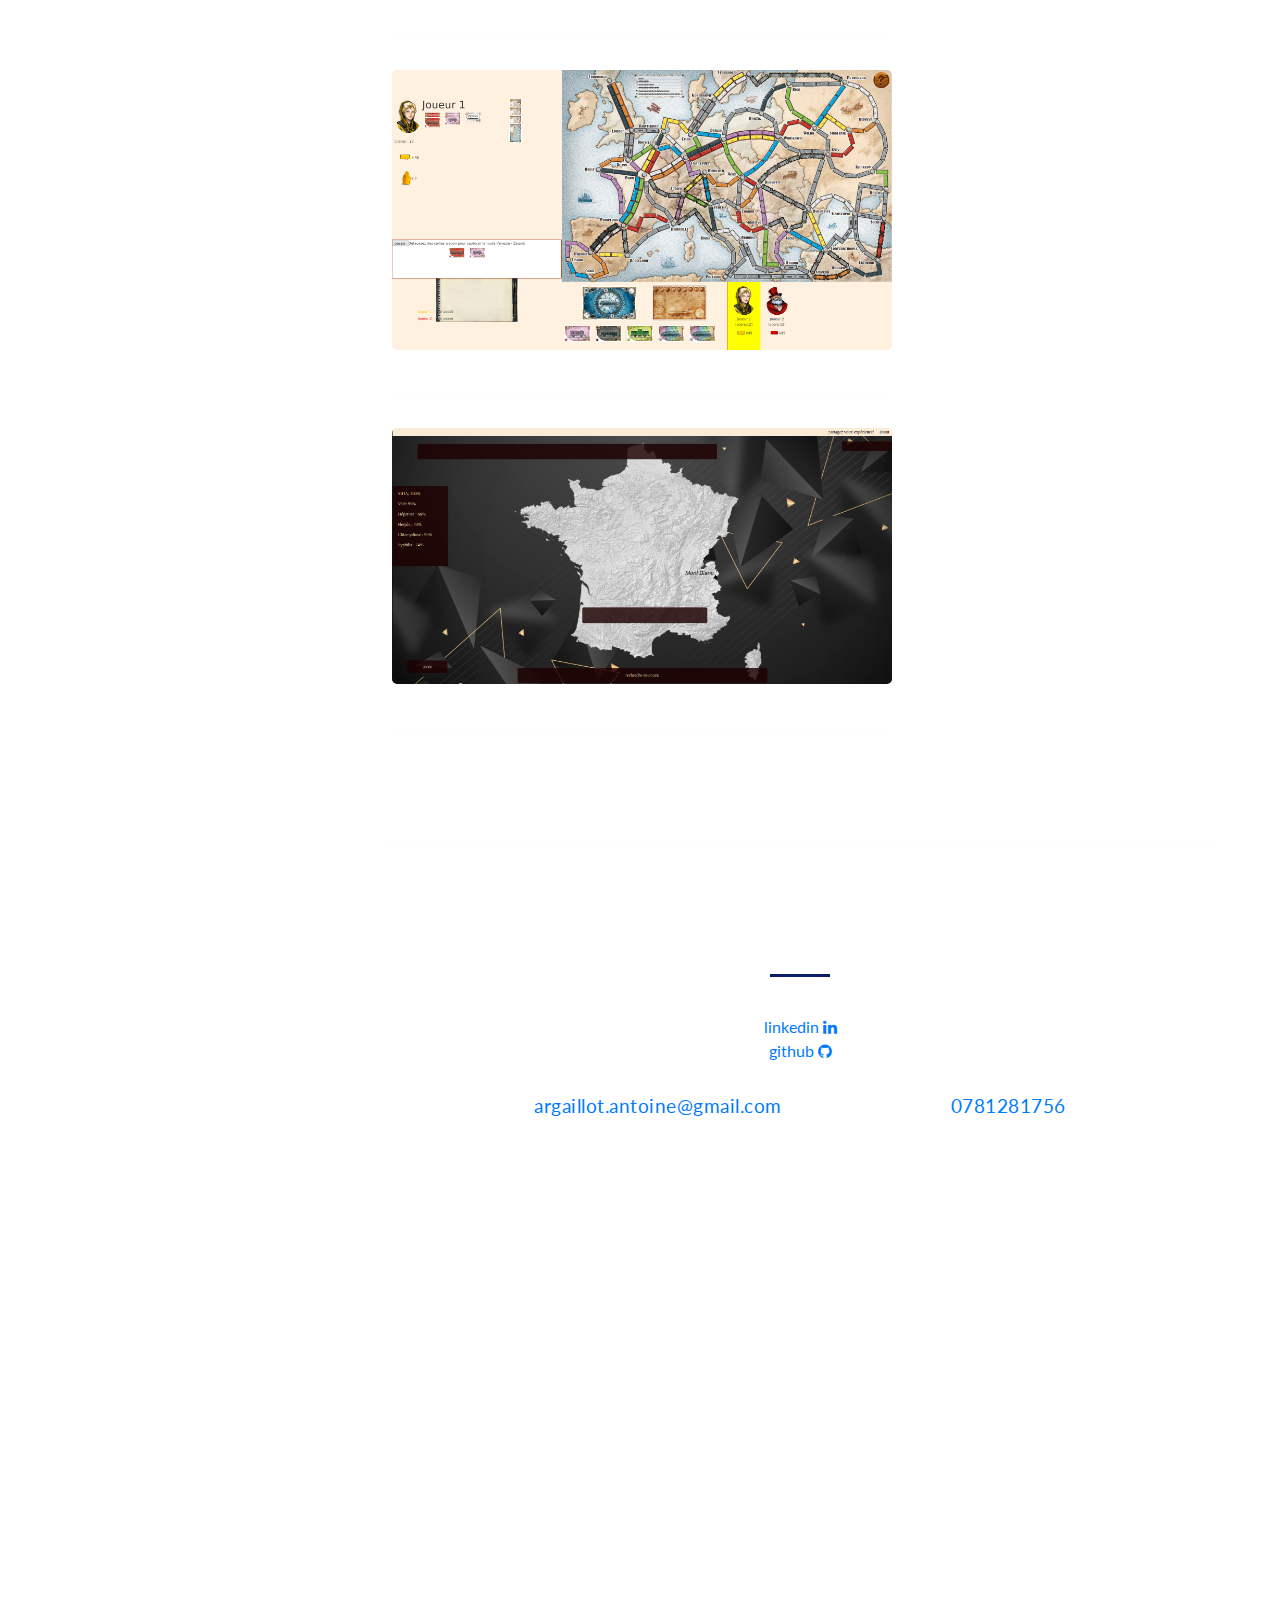
==== commit 92190354: "CV" ====
--- a/index.html
+++ b/index.html
@@ -64,7 +64,7 @@
                 </div>
 
                 <div class="button" id="cv">
-                    <a href="assets/images/profil/cv-argaillot.pdf">télécharger CV</a>
+                    <a href="assets/images/profil/CV-ARGAILLOT.pdf">télécharger CV</a>
                 </div>
                 <div class="copyright-text">
                     <p>Copyright 2019 Reflux Design</p>
@@ -104,7 +104,7 @@
                             <p>
                                 Je suis un grand fan de jeux vidéo, avec une préférence pour les RPG et les
                                 jeux de stratégies.
-                                L'histoire est également une passion pour moi, j'apprécie lire des biographies ou autre livres historiques, de temps en temps,
+                                L'histoire est également une passion pour moi. J'apprécie lire des biographies ou autre livres historiques, de temps en temps,
                                 ainsi que de regarder ou imaginer des uchronies (histoires alternatives).
                             </p>
                         </div>
@@ -154,9 +154,8 @@
                     <p>
                         Pour développer mes projets, j'ai utilisé plusieurs IDE pour faciliter le codage :
                     </p>
-                    <li>Intellij</li>
-                    <li>PHPstorm  </li>
-                    <li>Webstorm</li>
+                    <li>JetBrain</li>
+                    <li>Visual Studio Code</li>
                     <p>
                         J'ai également utilisé Github et gitlab pour versionner et communiquer les projets
                     </p>
@@ -273,12 +272,21 @@
                                     </figcaption>
                                 </a>
                             </figure>
-
-
-
-
-
-                </div>
+                    </div>
+                            <div class="isotope-item" data-type="animals">
+                                <figure class="snip1321">
+                                    <img
+                                            src="assets/images/nuitInfo.png"
+                                            alt="sq-sample26"
+                                    />
+                                    <a href="Inovea_RIC.html">
+                                        <figcaption>
+                                            <h4>Nuit de l'informatique</h4>
+                                            <span>Site de prévention réalisé lors de la nuit de l'informatique 2022</span>
+                                        </figcaption>
+                                    </a>
+                                </figure>
+                            </div>
             </div>
                 </div>
 
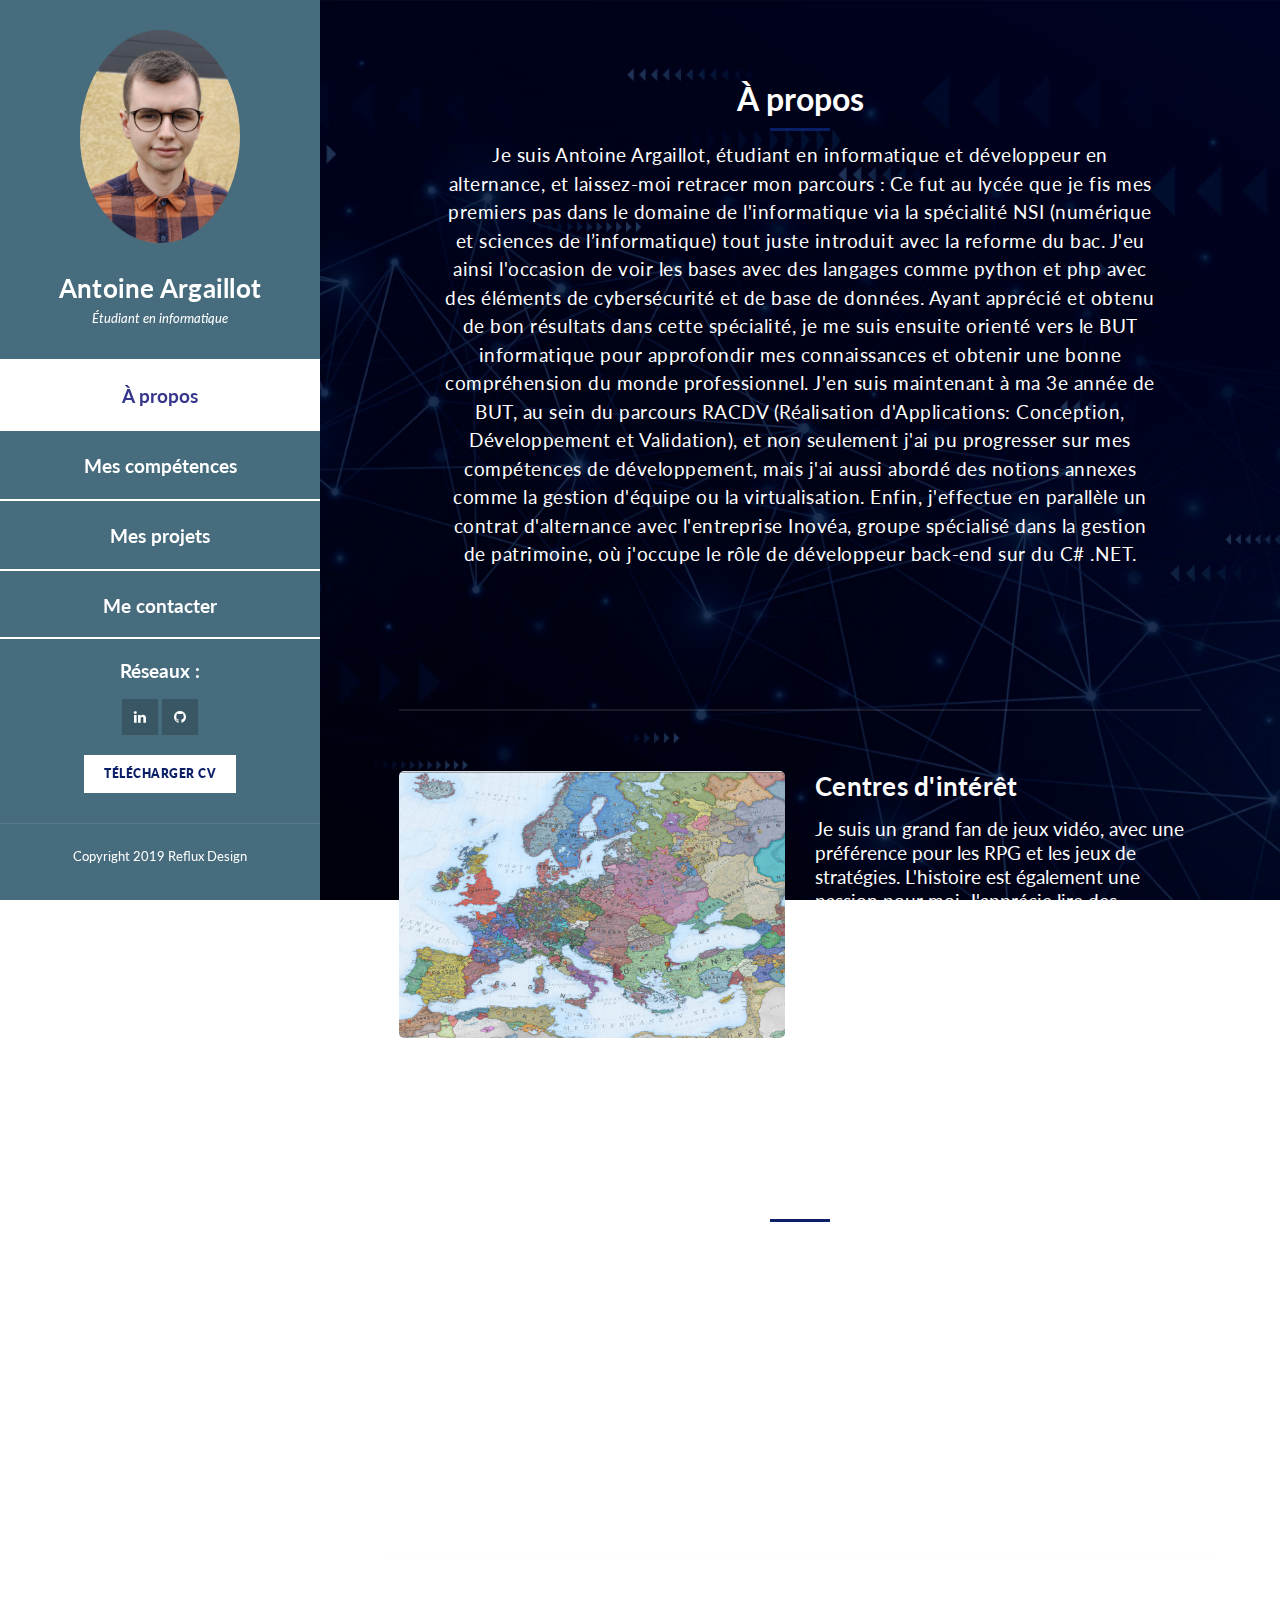
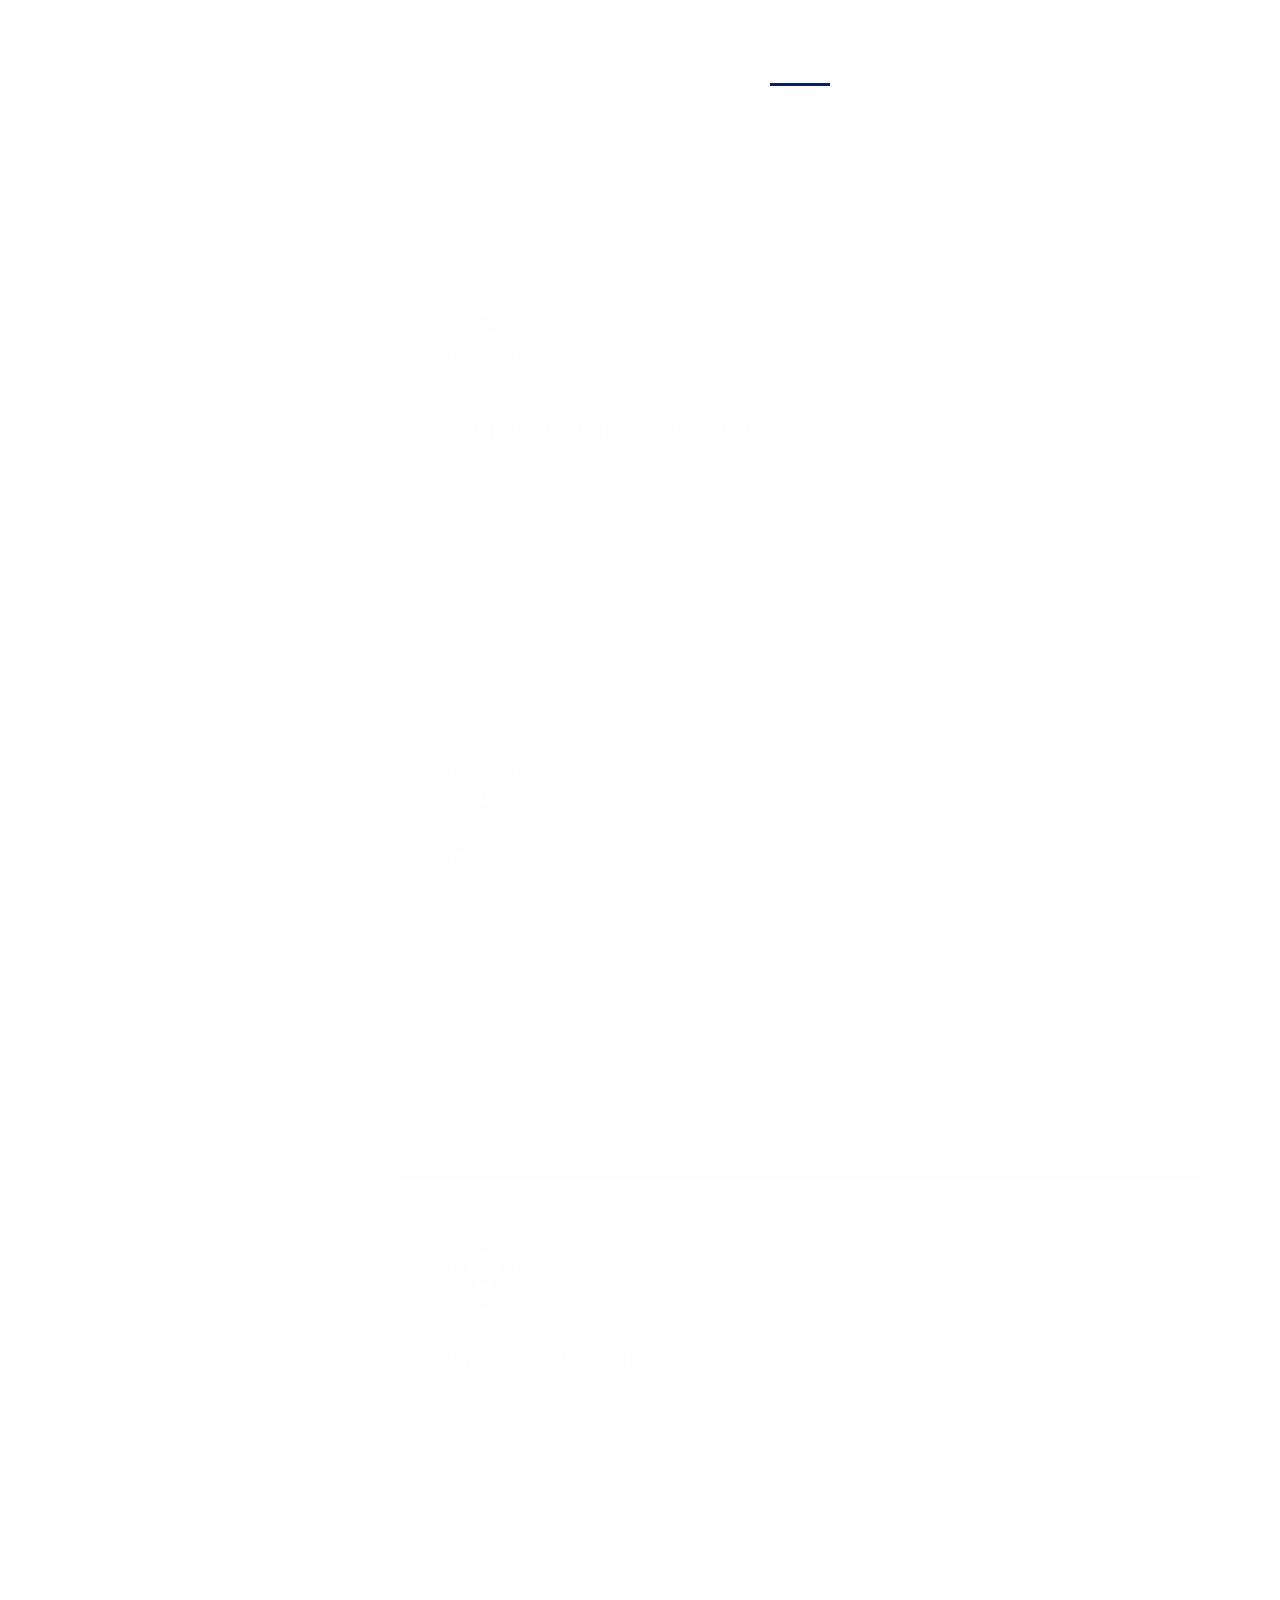
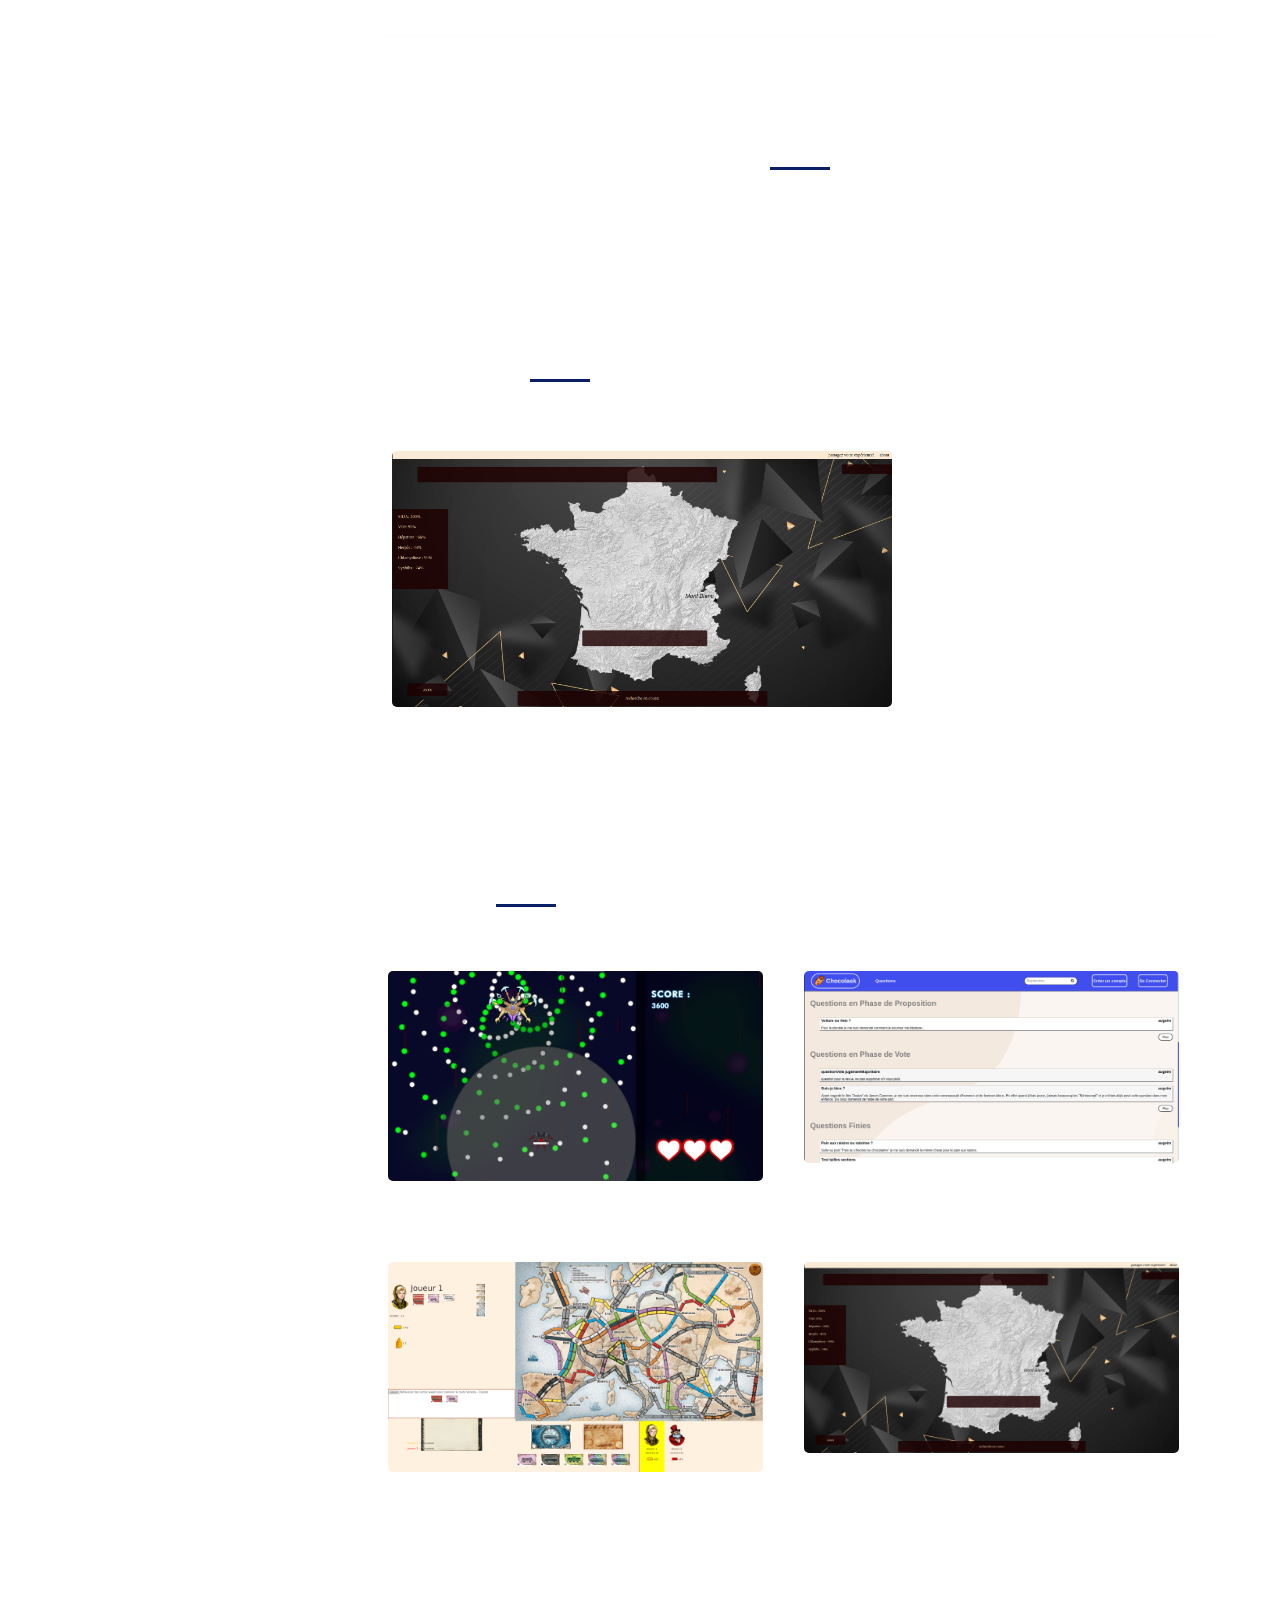
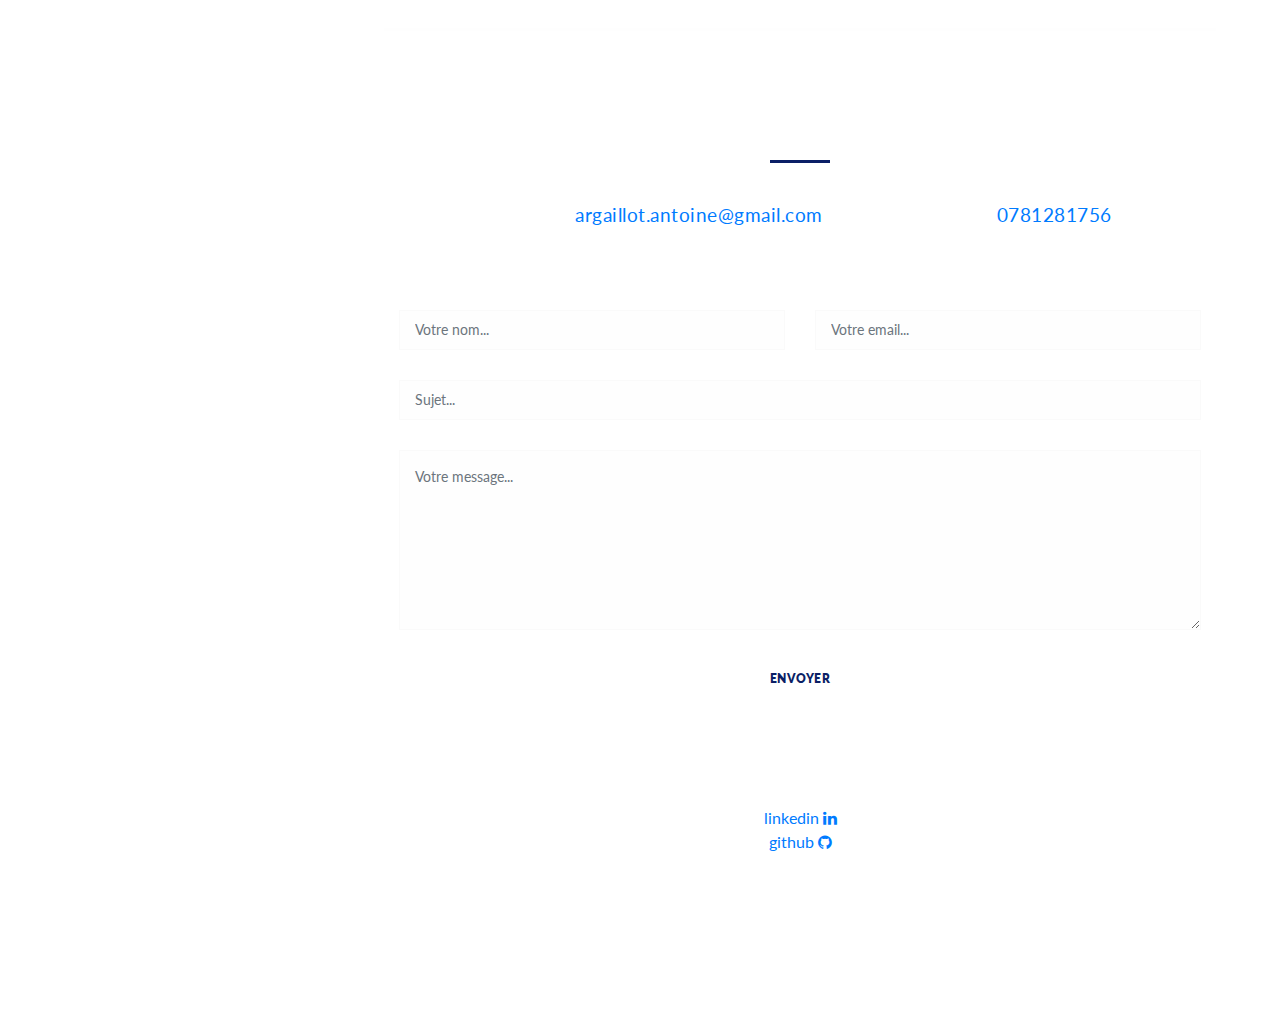
==== commit 76ce8f0d: "index refactor : background - projects" ====
--- a/index.html
+++ b/index.html
@@ -197,11 +197,11 @@
                     <h4>Projets professionnels</h4>
                     <div class="line-dec"></div>
                 </div>
-                <div class="isotope-wrapper">
+                <div >
                     <div class="isotope-box">
 
 
-                        <div class="isotope-item" data-type="animals">
+                        <div class="isotope-item" >
                             <figure class="snip1321">
                                 <img
                                         src="assets/images/nuitInfo.png"
@@ -209,8 +209,8 @@
                                 />
                                 <a href="Inovea_RIC.html">
                                     <figcaption>
-                                        <h4>Nuit de l'informatique</h4>
-                                        <span>Site de prévention réalisé lors de la nuit de l'informatique 2022</span>
+                                        <h4>RIC</h4>
+                                        <span>API web de remplissage d'information de l'entreprise Inovéa</span>
                                     </figcaption>
                                 </a>
                             </figure>
@@ -225,9 +225,9 @@
                     <h4>Projets scolaires</h4>
                     <div class="line-dec"></div>
                 </div>
-                <div class="isotope-wrapper">
-                        <div>
-                        <div class="isotope-item" data-type="nature">
+                <div class="schoolProjects">
+
+                        <div class="isotope-item" >
                             <figure class="snip1321">
 
                                 <img
@@ -244,7 +244,7 @@
 
                         </div>
 
-                        <div class="isotope-item" data-type="people">
+                        <div class="isotope-item">
                             <figure class="snip1321">
                                 <img
                                         src="assets/images/chocolask.png"
@@ -259,7 +259,7 @@
                             </figure>
                         </div>
 
-                        <div class="isotope-item" data-type="people">
+                        <div class="isotope-item">
                             <figure class="snip1321">
                                 <img
                                         src="assets/images/railIHM.png"
@@ -273,13 +273,14 @@
                                 </a>
                             </figure>
                     </div>
-                            <div class="isotope-item" data-type="animals">
+
+                        <div class="isotope-item">
                                 <figure class="snip1321">
                                     <img
                                             src="assets/images/nuitInfo.png"
                                             alt="sq-sample26"
                                     />
-                                    <a href="Inovea_RIC.html">
+                                    <a href="nuitInfo.html">
                                         <figcaption>
                                             <h4>Nuit de l'informatique</h4>
                                             <span>Site de prévention réalisé lors de la nuit de l'informatique 2022</span>
@@ -287,7 +288,6 @@
                                     </a>
                                 </figure>
                             </div>
-            </div>
                 </div>
 
             </div>
@@ -295,36 +295,98 @@
 
         </div>
     </section>
-
     <section class="section contact-me" data-section="section4">
         <div class="container">
             <div class="section-heading">
                 <h2>Me contacter</h2>
                 <div class="line-dec"></div>
                 <span
-                >Si vous êtes intéressé par mon profil, vous pouvez me suivre sur ces réseaux:</span
+                >Vous pouvez m'envoyer un message via le formulaire ci-dessous ou directement par mail :
+                    <a href="mailto: argaillot.antoine@gmail.com">argaillot.antoine@gmail.com</a>
+                    ou par téléphone : <a href="tel:0781281756">0781281756</a>
+                </span
                 >
-                <div>
-                    <li>
-                        <a href="https://www.linkedin.com/in/antoine-argaillot/">linkedin <i class="fa fa-linkedin"></i></a>
-                    </li>
-                    <li>
-                        <a href="https://github.com/Phiroy">github <i class="fa fa-github"></i></a>
-                    </li>
-                </div>
-                <span
-                >Vous pouvez également me contacter par mail sur cette adresse : <a
-                        href="mailto: argaillot.antoine@gmail.com">argaillot.antoine@gmail.com</a>
-            </span>
-                <span>
-                et par téléphone : <a href="tel:0781281756">0781281756</a>
-            </span>
-
-
-            </div>
-
+            </div>
+            <div class="row contact" >
+                <div class="right-content">
+                    <div class="container">
+                        <form id="contact" action="" method="post">
+                            <div class="row">
+                                <div class="col-md-6">
+                                    <fieldset>
+                                        <input
+                                                name="name"
+                                                type="text"
+                                                class="form-control"
+                                                id="name"
+                                                placeholder="Votre nom..."
+                                                required=""
+                                        />
+                                    </fieldset>
+                                </div>
+                                <div class="col-md-6">
+                                    <fieldset>
+                                        <input
+                                                name="email"
+                                                type="text"
+                                                class="form-control"
+                                                id="email"
+                                                placeholder="Votre email..."
+                                                required=""
+                                        />
+                                    </fieldset>
+                                </div>
+                                <div class="col-md-12">
+                                    <fieldset>
+                                        <input
+                                                name="subject"
+                                                type="text"
+                                                class="form-control"
+                                                id="subject"
+                                                placeholder="Sujet..."
+                                                required=""
+                                        />
+                                    </fieldset>
+                                </div>
+                                <div class="col-md-12">
+                                    <fieldset>
+                        <textarea
+                                name="message"
+                                rows="6"
+                                class="form-control"
+                                id="message"
+                                placeholder="Votre message..."
+                                required=""
+                        ></textarea>
+                                    </fieldset>
+                                </div>
+                                <div class="col-md-12">
+                                    <fieldset>
+                                        <button type="submit" id="form-submit" class="button">
+                                            Envoyer
+                                        </button>
+                                    </fieldset>
+                                </div>
+                            </div>
+                        </form>
+                    </div>
+
+                </div>
+            </div>
+            <div class="section-heading">
+                <span>Si vous êtes intéressé par mon profil, vous pouvez me suivre sur ces réseaux:</span>
+
+                <li>
+                    <a href="https://www.linkedin.com/in/antoine-argaillot/">linkedin <i class="fa fa-linkedin"></i></a>
+                </li>
+                <li>
+                    <a href="https://github.com/Phiroy">github <i class="fa fa-github"></i></a>
+                </li>
+            </div>
         </div>
+
     </section>
+</div>
 </div>
 
 <!-- Scripts -->
@@ -370,6 +432,7 @@
                     reqLink = $("a").filter("[href*=\\#" + currentId + "]");
                 reqLink
                     .closest("li")
+                    .closest("li")
                     .addClass("active")
                     .siblings()
                     .removeClass("active");
--- a/assets/css/templatemo-style.css
+++ b/assets/css/templatemo-style.css
@@ -14,7 +14,7 @@
 }
 
 #page-wraper {
-    background: url(../images/page-bg.jpg) no-repeat center center fixed ;
+    background: url(../images/background.jpg) no-repeat center center fixed ;
     -webkit-background-size: cover;
     -moz-background-size: cover;
     -o-background-size: cover;
@@ -231,10 +231,10 @@
 }
 
 .menu {
-    left: 10%;
+    left: 2%;
     -webkit-transition: -webkit-transform 233ms cubic-bezier(0, 0, 0.21, 1);
     -webkit-overflow-scrolling: touch;
-    background-color: #0B1F66;
+    background-color: #476c7d;
     box-sizing: border-box;
     height: 100vh;
     max-height: 100vh !important;
@@ -296,9 +296,9 @@
 
 .section {
     color: #fff;
-    width: 55%;
+    width: 70%;
     right: 10%;
-    left: 35%;
+    left: 25%;
     position: relative;
     min-height: 100vh;
     padding-bottom: 80px;
@@ -527,6 +527,8 @@
 
 /* My Work */
 
+
+
 section.my-work .section-heading {
     text-align: center;
     padding: 80px 45px 50px 45px;
@@ -582,7 +584,6 @@
     position: relative;
     width: 60%;
     margin: 1%;
-    border-bottom: 2px solid rgba(250, 250, 250, 0.1);
     padding-bottom: 30px;
     margin-bottom: 30px;
 }
@@ -816,6 +817,8 @@
     display: none;
 }
 
+
+
 @media screen and (max-width: 845px) {
     #menu-toggle,
     #menu-close {
@@ -886,4 +889,23 @@
     .isotope-toolbar {
         margin-bottom: 20px;
     }
+
+
+}
+
+
+/*new*/
+
+.schoolProjects {
+    display: grid;
+    grid-template-columns: repeat(2, 1fr);
+
+}
+
+.schoolProjects .isotope-item {
+    width: 90%;
+}
+
+.contact {
+    justify-content: center;
 }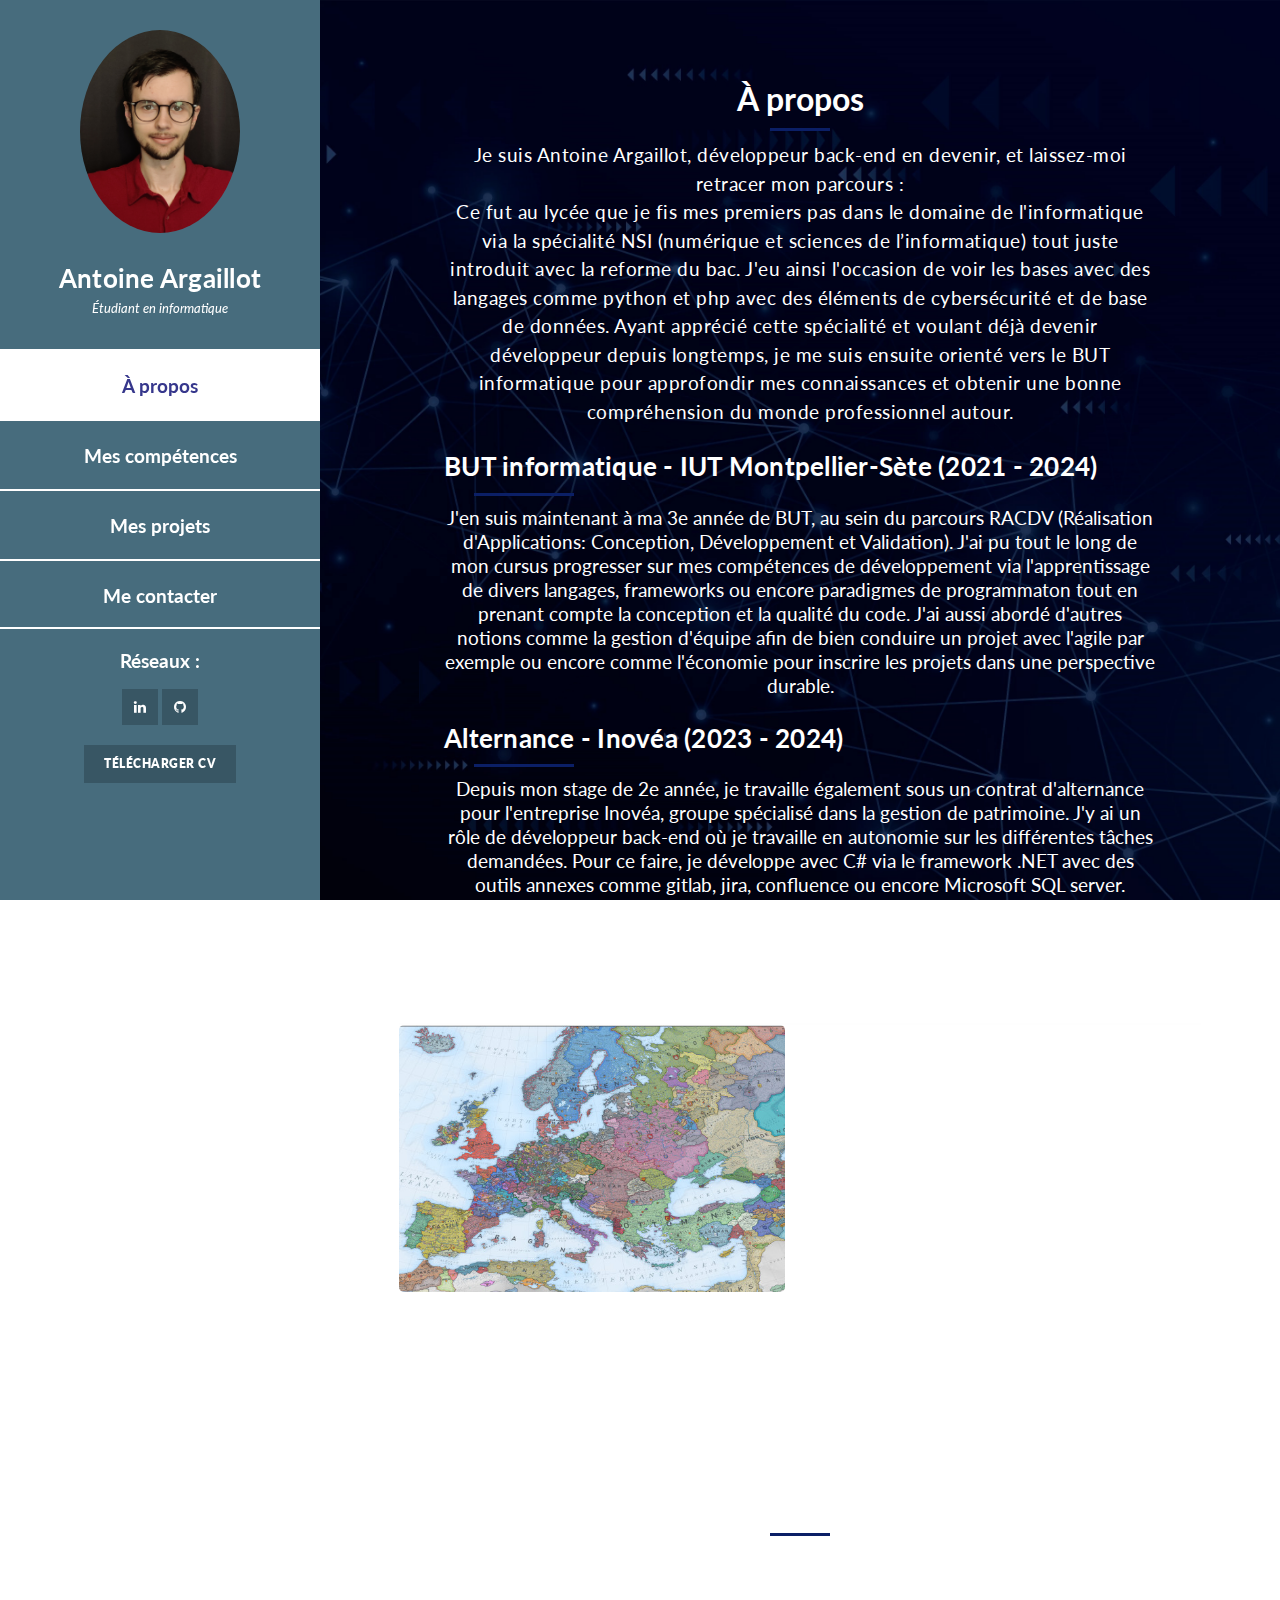
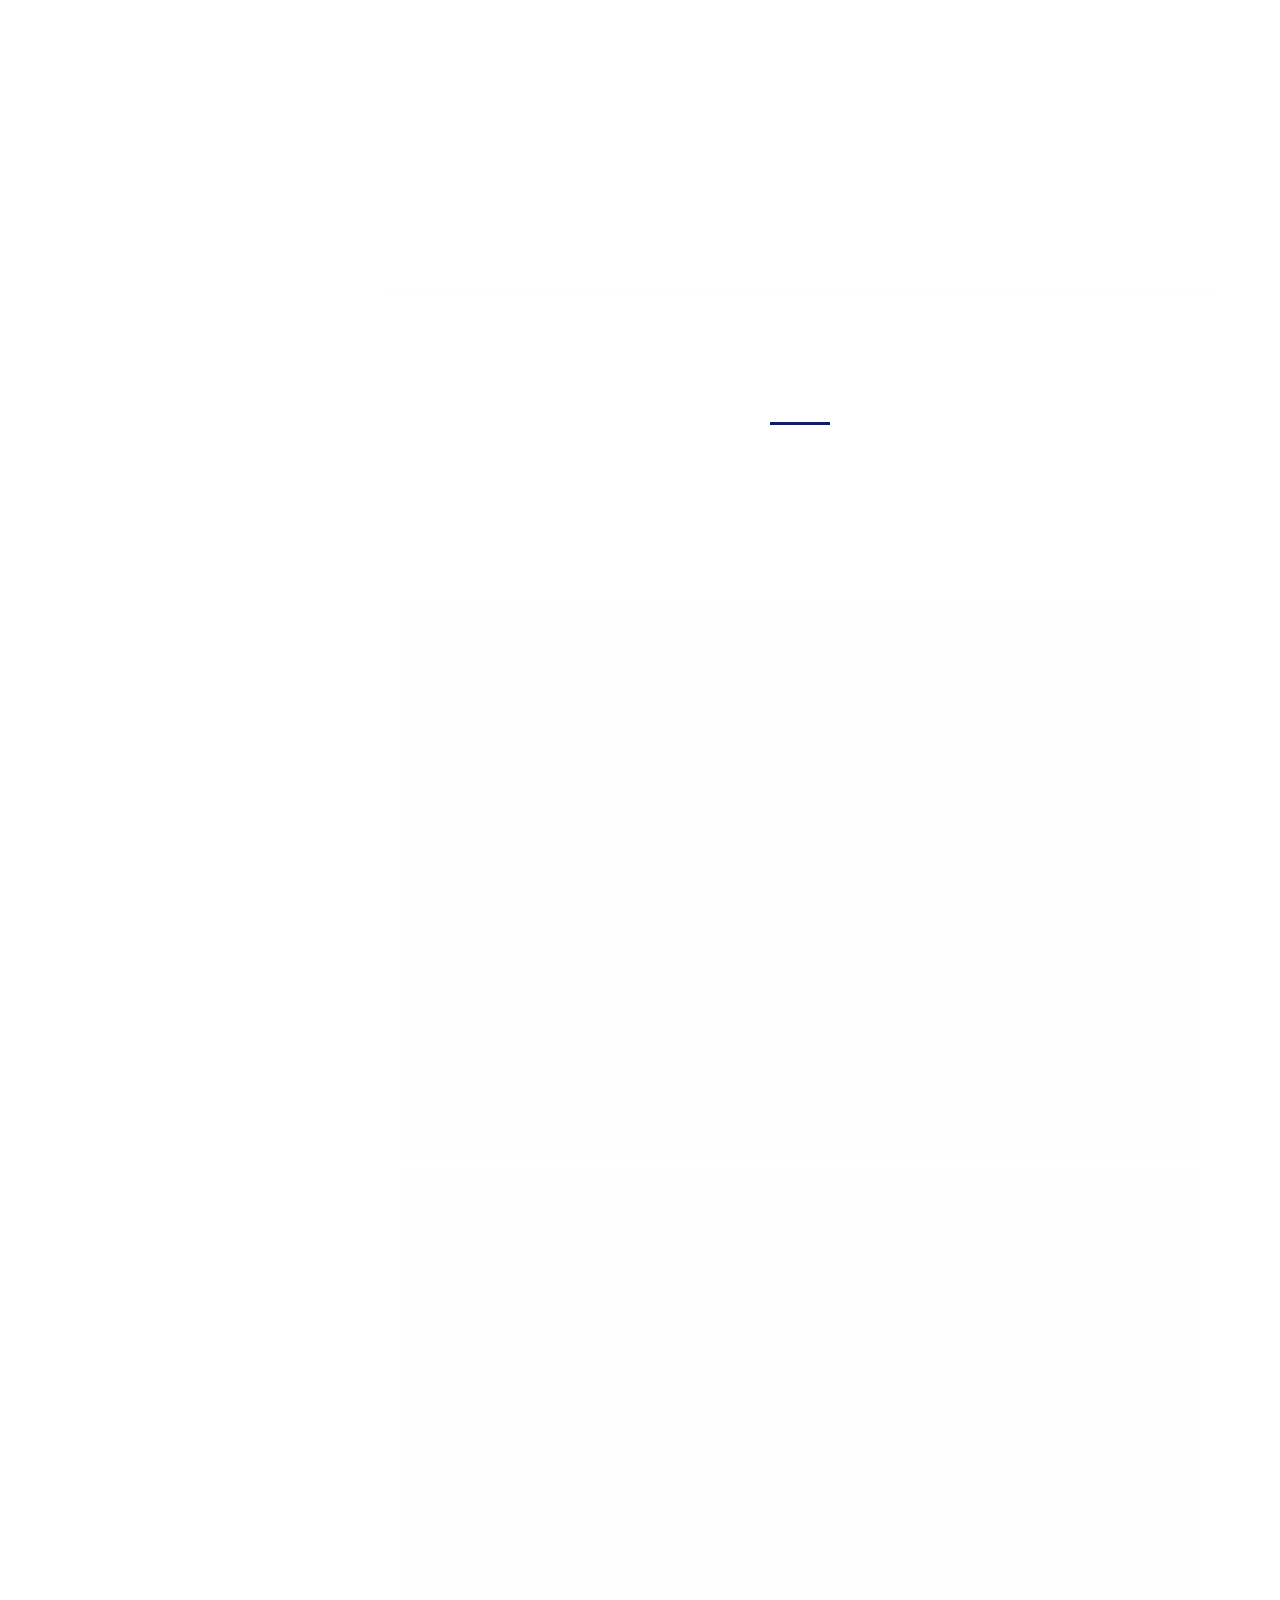
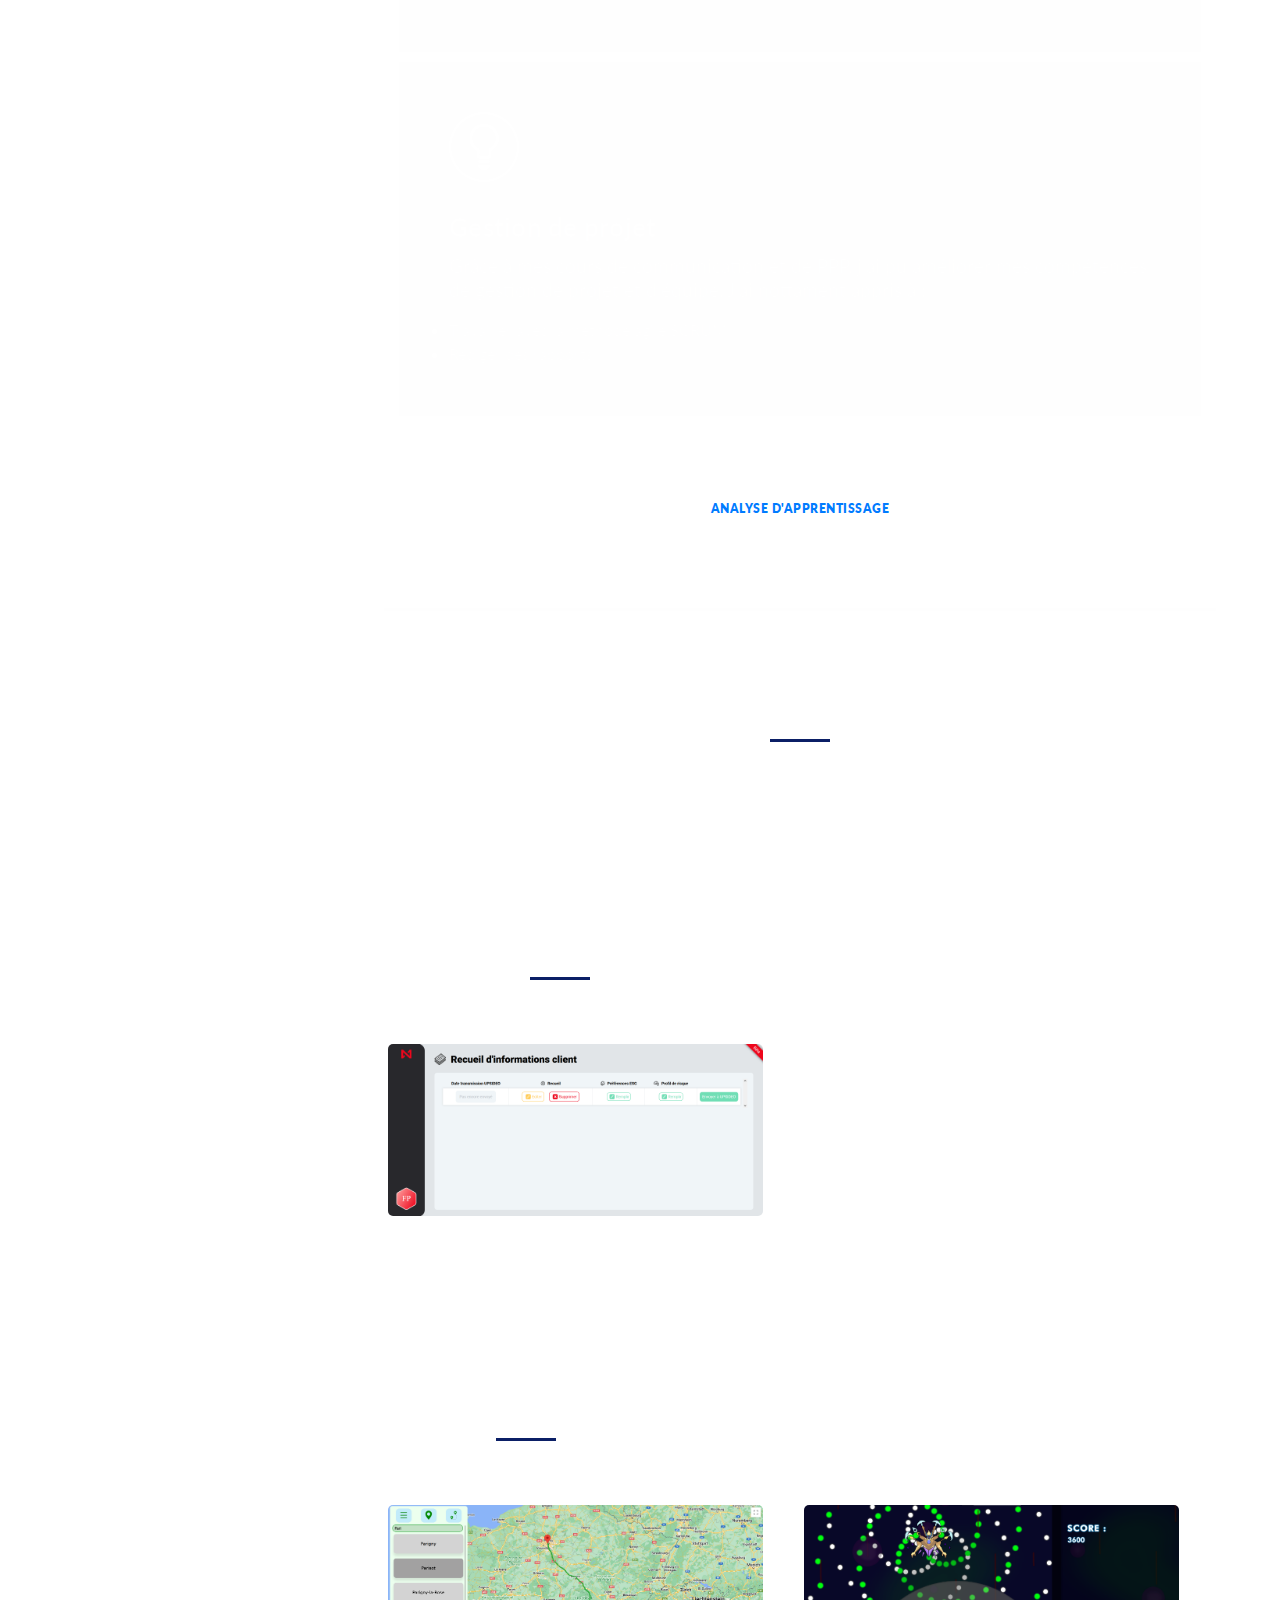
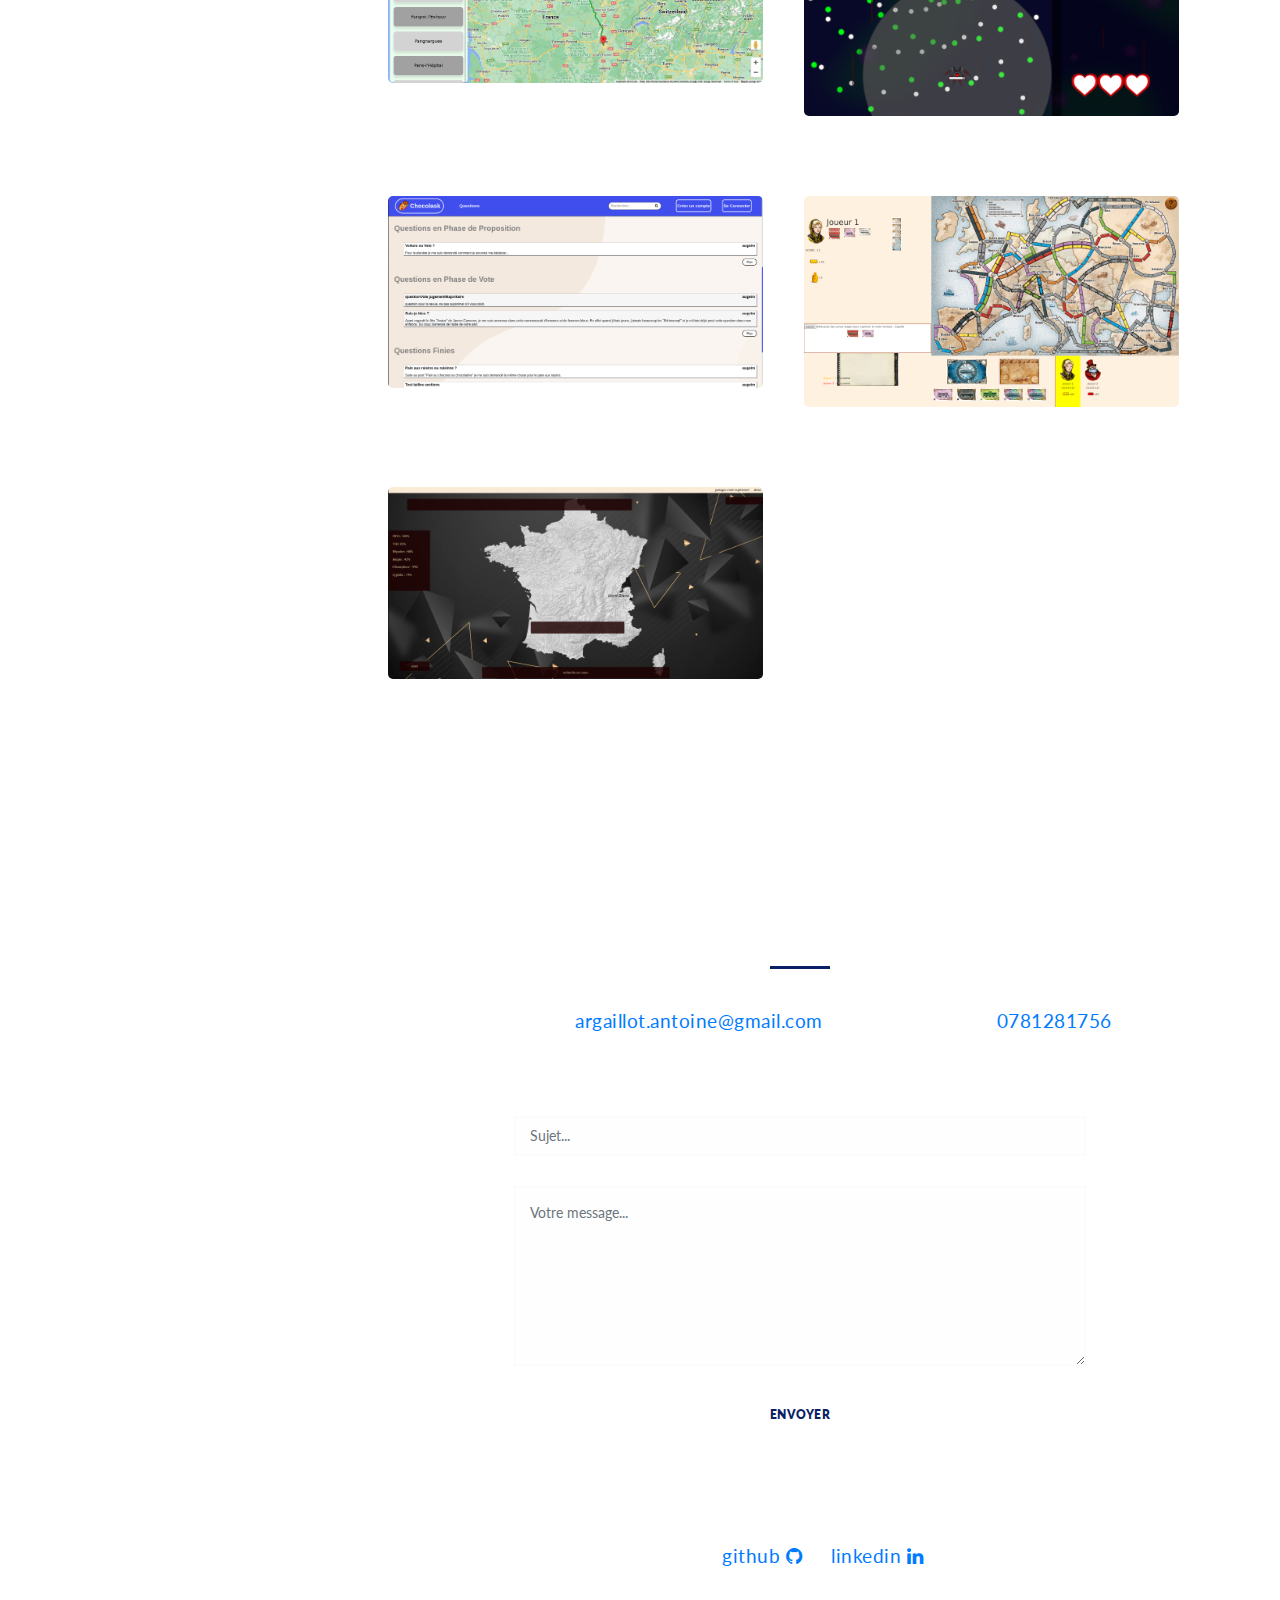
==== commit cbd87138: "Portfolio V2" ====
--- a/index.html
+++ b/index.html
@@ -13,7 +13,7 @@
             rel="stylesheet"
     />
 
-    <title>Antoine Argaillot - Portefolio</title>
+    <title>Antoine Argaillot Portfolio</title>
     <!--
     Reflux Template
     https://templatemo.com/tm-531-reflux
@@ -37,7 +37,7 @@
             <i class="fa fa-times" id="menu-close"></i>
             <div class="container">
                 <div class="image">
-                    <a href="#"><img src="assets/images/profil/profilePicture.jpg" alt=""/></a>
+                    <a href="#"><img src="assets/images/profil/profilePicture.png" alt=""/></a>
                 </div>
                 <div class="author-content">
                     <h4>Antoine Argaillot</h4>
@@ -66,9 +66,6 @@
                 <div class="button" id="cv">
                     <a href="assets/images/profil/CV-ARGAILLOT.pdf">télécharger CV</a>
                 </div>
-                <div class="copyright-text">
-                    <p>Copyright 2019 Reflux Design</p>
-                </div>
             </div>
         </div>
     </div>
@@ -78,15 +75,31 @@
             <div class="section-heading">
                 <h2>À propos</h2>
                 <div class="line-dec"></div>
-                <span
-                >Je suis Antoine Argaillot, étudiant en informatique et développeur en alternance, et laissez-moi retracer mon parcours :</span>
-              <span>Ce fut au lycée que je fis mes premiers pas dans le domaine de l'informatique via la spécialité NSI (numérique et sciences de l’informatique) tout juste introduit avec la reforme du bac.
+                <span>
+                    Je suis Antoine Argaillot, développeur back-end en devenir, et laissez-moi retracer mon parcours :
+                    <br>Ce fut au lycée que je fis mes premiers pas dans le domaine de l'informatique via la spécialité NSI (numérique et sciences de l’informatique) tout juste introduit avec la reforme du bac.
                   J'eu ainsi l'occasion de voir les bases avec des langages comme python et php avec des éléments de cybersécurité et de base de données.
-              Ayant apprécié et obtenu de bon résultats dans cette spécialité, je me suis ensuite orienté vers le BUT informatique pour approfondir mes connaissances et obtenir une bonne compréhension du monde professionnel.
-                J'en suis maintenant à ma 3e année de BUT, au sein du parcours RACDV (Réalisation d'Applications: Conception, Développement et Validation), et non seulement j'ai pu progresser sur mes compétences de développement,
-                  mais j'ai aussi abordé des notions annexes comme la gestion d'équipe ou la virtualisation.
-                  Enfin, j'effectue en parallèle un contrat d'alternance avec l'entreprise Inovéa, groupe spécialisé dans la gestion de patrimoine, où j'occupe le rôle de développeur back-end sur du C# .NET.</span
-                >
+                  Ayant apprécié cette spécialité et voulant déjà devenir développeur depuis longtemps, je me suis ensuite orienté vers le BUT informatique pour approfondir mes connaissances et obtenir une bonne compréhension du monde professionnel autour.</span>
+                <h4 class = "title-start">BUT informatique - IUT Montpellier-Sète (2021 - 2024)</h4>
+                <div class="line-dec start-line"></div>
+                <p>
+                    J'en suis maintenant à ma 3e année de BUT, au sein du parcours RACDV (Réalisation d'Applications: Conception, Développement et Validation). J'ai pu tout le long de mon cursus progresser sur mes compétences de développement via
+                    l'apprentissage de divers langages, frameworks ou encore paradigmes de programmaton tout en prenant compte la conception et la qualité du code.
+                    J'ai aussi abordé d'autres notions comme la gestion d'équipe afin de bien conduire un projet avec l'agile par exemple ou encore comme l'économie pour inscrire les projets
+                    dans une perspective durable.
+                </p>
+
+
+
+                <h4 class="title-start">Alternance - Inovéa (2023 - 2024)</h4>
+                <div class="line-dec start-line"></div>
+                <p>
+                    Depuis mon stage de 2e année, je travaille également sous un contrat d'alternance pour l'entreprise Inovéa, groupe spécialisé dans la gestion de patrimoine. J'y ai un rôle de développeur back-end où je travaille
+                    en autonomie sur les différentes tâches demandées. Pour ce faire, je développe avec C# via le framework .NET avec des outils annexes comme gitlab, jira, confluence ou encore Microsoft SQL server.</span
+
+                </p>
+
+
 
 
             </div>
@@ -94,7 +107,7 @@
                 <div class="row">
                     <div class="col-md-6">
                         <div class="left-image">
-                            <img src="assets/images/carteEurope.jpg" alt="Ma carte préférée d'Europe"/>
+                            <img src="assets/images/index/carteEurope.jpg" alt="Ma carte préférée d'Europe"/>
                         </div>
                     </div>
                     <div class="col-md-6">
@@ -104,8 +117,8 @@
                             <p>
                                 Je suis un grand fan de jeux vidéo, avec une préférence pour les RPG et les
                                 jeux de stratégies.
-                                L'histoire est également une passion pour moi. J'apprécie lire des biographies ou autre livres historiques, de temps en temps,
-                                ainsi que de regarder ou imaginer des uchronies (histoires alternatives).
+                                L'histoire est également une passion pour moi. J'apprécie lire des biographies ou autre livres historiques, surtout concernant la période du Moyen-Âge et de la Renaissance avec les différentes dynasties.
+                                J'aime également regarder ou imaginer des uchronies (histoires alternatives).
                             </p>
                         </div>
                     </div>
@@ -117,7 +130,7 @@
                 <p>
                     Suite au BUT, mon objectif principal est de poursuivre mes études vers un master,
                     en continuant mon alternance actuel si possible.
-                    J'aimerais nottament y découvrir de nouvelles notions entourant des domaines comme l'intéligence artificiel, l'algorithmie ou encore le multimédia.
+                    J'aimerais nottament y découvrir de nouvelles notions entourant des domaines comme l'intelligence artificielle, l'algorithmie ou encore le multimédia, bien que je ne sois pas encore décidé de ma spécialisation pour l'instant.
                     Une fois mon master obtenu,
                     je compte devenir développeur logiciel back-end, mais je reste ouvert à la possibilité de faire du web voir du jeu vidéo si l'occasion se présente.
                 </p>
@@ -139,14 +152,25 @@
                     <div class="second-service-icon service-icon"></div>
                     <h4>Langages de programmation</h4>
                     <p>
-                      Je maîtrise aujourd'hui une variété de langages de programmation autant pour le développement orienté objet
-                      que le développement web :
-                    </p>
-                        <li>Python</li>
-                        <li>JAVA  </li>
-                        <li>PHP</li>
-                        <li>Javascript</li>
-                        <li>C#</li>
+                        Mes deux langages de préledictions sont <strong>JAVA</strong> et <strong>C#</strong> que j'ai utilisé extensivement dans mes études et mon alternance à Inovéa.
+                        J'ai ainsi pu les utiliser dans un contexte de développement orienté objet dans différents cadres (logiciel, web et jeu vidéo).
+                    </p>
+
+                    <p>
+                      Au sein de mes cours de développement web, j'ai pu également apprendre et mettre en pratique ces langages :
+                    </p>
+                    <div >
+                        <li>PHP : pour développer la partie back-end d'un site (avec de l'aide de symfoni)</li>
+                        <li>Javascript : </li>
+                    </div>
+
+                    <p>
+                        J'ai pu utiliser également une variété d'autres langages au sein de mes cours :
+                    </p>
+                    <div >
+                        <li>Python : programmation fonctionnelle au sein de mes cours de NSI</li>
+                        <li>Scala : appris en même temps que le paradigme fonctionnel</li>
+                    </div>
                 </div>
                 <div class="service-item">
                     <div class="third-service-icon service-icon"></div>
@@ -177,7 +201,14 @@
                     <li>Travailler avec la méthode agile SCRUM</li>
                     <li>Rédiger des rapports</li>
                 </div>
-
+                <div class="center">
+                <p>
+                    Vous pouvez également regarder ce document pour une analyse plus poussée de mes compétences acquises au sein du BUT :
+                </p>
+                <div class="button" >
+                    <a href="assets/images/profil/CV-ARGAILLOT.pdf">Analyse d'apprentissage</a>
+                </div>
+                </div>
 
             </div>
         </div>
@@ -198,13 +229,13 @@
                     <div class="line-dec"></div>
                 </div>
                 <div >
-                    <div class="isotope-box">
+                    <div class="isotope-box project-container">
 
 
                         <div class="isotope-item" >
                             <figure class="snip1321">
                                 <img
-                                        src="assets/images/nuitInfo.png"
+                                        src="assets/images/RIC/home%20screen.png"
                                         alt="sq-sample26"
                                 />
                                 <a href="Inovea_RIC.html">
@@ -225,19 +256,34 @@
                     <h4>Projets scolaires</h4>
                     <div class="line-dec"></div>
                 </div>
-                <div class="schoolProjects">
-
+                <div class="project-container">
+                    <div class="isotope-item" >
+                        <figure class="snip1321">
+
+                            <img
+                                    src="assets/images/chocomaps/chocomaps.png"
+                                    alt="sq-sample26"
+                            />
+                            <a href="Chocomaps.html">
+                                <figcaption>
+                                    <h4>Chocomaps</h4>
+                                    <span>SAÉ web du 4e semestre</span>
+                                </figcaption>
+                            </a>
+                        </figure>
+
+                    </div>
                         <div class="isotope-item" >
                             <figure class="snip1321">
 
                                 <img
-                                        src="assets/images/temporalRift.png"
+                                        src="assets/images/temporalrift/temporalRift.png"
                                         alt="sq-sample26"
                                 />
                                 <a href="temporalRift.html">
                                     <figcaption>
                                         <h4>Temporal Rift</h4>
-                                        <span>projet de la Code Game Jam 2023 de l'IUT de Montpellier-Sète</span>
+                                        <span>Code Game Jam 2023 de l'IUT de Montpellier-Sète</span>
                                     </figcaption>
                                 </a>
                             </figure>
@@ -247,13 +293,13 @@
                         <div class="isotope-item">
                             <figure class="snip1321">
                                 <img
-                                        src="assets/images/chocolask.png"
+                                        src="assets/images/chocolask/chocolask.png"
                                         alt="sq-sample26"
                                 />
                                 <a href="Chocolask.html">
                                     <figcaption>
                                         <h4>Site Chocolask</h4>
-                                        <span>SAÉ du 3eme semestre en parcours RACDV</span>
+                                        <span>SAÉ web du 3eme semestre</span>
                                     </figcaption>
                                 </a>
                             </figure>
@@ -262,7 +308,7 @@
                         <div class="isotope-item">
                             <figure class="snip1321">
                                 <img
-                                        src="assets/images/railIHM.png"
+                                        src="assets/images/rail/railIHM.png"
                                         alt="sq-sample26"
                                 />
                                 <a href="AventuriersDuRail.html">
@@ -277,7 +323,7 @@
                         <div class="isotope-item">
                                 <figure class="snip1321">
                                     <img
-                                            src="assets/images/nuitInfo.png"
+                                            src="assets/images/ndi2022/nuitInfo.png"
                                             alt="sq-sample26"
                                     />
                                     <a href="nuitInfo.html">
@@ -312,30 +358,6 @@
                     <div class="container">
                         <form id="contact" action="" method="post">
                             <div class="row">
-                                <div class="col-md-6">
-                                    <fieldset>
-                                        <input
-                                                name="name"
-                                                type="text"
-                                                class="form-control"
-                                                id="name"
-                                                placeholder="Votre nom..."
-                                                required=""
-                                        />
-                                    </fieldset>
-                                </div>
-                                <div class="col-md-6">
-                                    <fieldset>
-                                        <input
-                                                name="email"
-                                                type="text"
-                                                class="form-control"
-                                                id="email"
-                                                placeholder="Votre email..."
-                                                required=""
-                                        />
-                                    </fieldset>
-                                </div>
                                 <div class="col-md-12">
                                     <fieldset>
                                         <input
@@ -374,14 +396,9 @@
                 </div>
             </div>
             <div class="section-heading">
-                <span>Si vous êtes intéressé par mon profil, vous pouvez me suivre sur ces réseaux:</span>
-
-                <li>
-                    <a href="https://www.linkedin.com/in/antoine-argaillot/">linkedin <i class="fa fa-linkedin"></i></a>
-                </li>
-                <li>
-                    <a href="https://github.com/Phiroy">github <i class="fa fa-github"></i></a>
-                </li>
+                <span>Si vous êtes intéressé par mon profil, vous pouvez également me suivre sur mon <a href="https://github.com/Phiroy">github <i class="fa fa-github"></i></a>
+                 et <a href="https://www.linkedin.com/in/antoine-argaillot/">linkedin <i class="fa fa-linkedin"></i></a> </span>
+
             </div>
         </div>
 
@@ -448,6 +465,17 @@
     $(window).scroll(function () {
         checkSection();
     });
+    document.getElementById('contact').addEventListener('submit', function(event) {
+        event.preventDefault();
+
+        var subject = document.getElementById('subject').value;
+        var message = document.getElementById('message').value;
+
+        window.location.href = "mailto:argaillot.antoine@gmail.com?Subject=" + encodeURIComponent(subject) + "&body=" + encodeURIComponent(message);
+    });
+
+
+
 </script>
 </body>
 </html>
--- a/assets/css/templatemo-style.css
+++ b/assets/css/templatemo-style.css
@@ -316,11 +316,25 @@
     color: #fff;
 }
 
+.section-heading h4 {
+    margin-top: 25px;
+}
+
+.section-heading .title-start {
+    text-align: start;
+}
+
 .section-heading .line-dec {
     width: 60px;
     height: 3px;
     background-color: #0B1F66;
     margin: 10px auto;
+}
+
+.section-heading .start-line {
+    margin: 10px 30px;
+    width: 100px;
+
 }
 
 .section-heading span {
@@ -380,9 +394,7 @@
     cursor: pointer;
 }
 
-#cv {
-    margin-top: 20px;
-}
+
 
 .button:hover {
     outline: none;
@@ -390,26 +402,33 @@
     color: #fff;
 }
 
+#cv {
+    margin-top: 20px;
+    background-color: rgba(0, 0, 0, 0.2);
+    color: #fff;
+}
+
 #cv:hover {
     background-color: #fff;
     color: #3a3b8c;
 }
 
 
+
+
 /* Left & Right Post */
 
 .right-image-post {
     margin-top: 60px;
     margin-bottom: 60px;
-    padding-top: 60px;
+    padding-top: 30px;
 
     border-top: 2px solid rgba(250, 250, 250, 0.1);
 }
 
 .left-image-post {
-    margin-top: 60px;
+    margin-top: 30px;
     margin-bottom: 60px;
-    padding-top: 60px;
 
     border-top: 2px solid rgba(250, 250, 250, 0.1);
 }
@@ -421,7 +440,7 @@
 
 .right-image-post h4,
 .left-image-post h4 {
-    margin-top: 30px;
+    margin-top: 5px;
 
 }
 
@@ -493,35 +512,35 @@
 }
 
 .service-item .first-service-icon {
-    background-image: url(../images/first-white-icon.png);
+    background-image: url(../images/divers/first-white-icon.png);
 }
 
 .service-item:hover .first-service-icon {
-    background-image: url(../images/first-main-icon.png);
+    background-image: url(../images/divers/first-main-icon.png);
 }
 
 .service-item .second-service-icon {
-    background-image: url(../images/second-white-icon.png);
+    background-image: url(../images/divers/second-white-icon.png);
 }
 
 .service-item:hover .second-service-icon {
-    background-image: url(../images/second-main-icon.png);
+    background-image: url(../images/divers/second-main-icon.png);
 }
 
 .service-item .third-service-icon {
-    background-image: url(../images/third-white-icon.png);
+    background-image: url(../images/divers/third-white-icon.png);
 }
 
 .service-item:hover .third-service-icon {
-    background-image: url(../images/third-main-icon.png);
+    background-image: url(../images/divers/third-main-icon.png);
 }
 
 .service-item .fourth-service-icon {
-    background-image: url(../images/fourth-white-icon.png);
+    background-image: url(../images/divers/fourth-white-icon.png);
 }
 
 .service-item:hover .fourth-service-icon {
-    background-image: url(../images/fourth-main-icon.png);
+    background-image: url(../images/divers/fourth-main-icon.png);
 }
 
 
@@ -896,16 +915,93 @@
 
 /*new*/
 
-.schoolProjects {
+.project-container {
     display: grid;
     grid-template-columns: repeat(2, 1fr);
 
 }
 
-.schoolProjects .isotope-item {
+.project-container .isotope-item {
     width: 90%;
 }
 
 .contact {
     justify-content: center;
+}
+.grid {
+    display: grid;
+    grid-template-columns: repeat(3, 1fr);
+
+}
+
+.grid li {
+    font-size: larger;
+}
+
+.author-content {
+    display: flex;
+    flex-direction: column;
+    align-items: center;
+    row-gap: 5px;
+}
+
+.home-button {
+    width: fit-content;
+    font-size: larger;
+}
+
+.image-less {
+    padding-left: 15px;
+    margin-top: 20px;
+    margin-bottom: 40px;
+}
+
+.ric-send-div {
+    display: flex;
+    flex-direction: column;
+    row-gap: 20px;
+    align-items: center;
+}
+
+.ric-send-div .right-image{
+    display: flex;
+    justify-content: center;
+}
+
+.ric-send-div img {
+    width: 90%;
+}
+
+.right-image-post {
+    row-gap: 30px;
+    display: flex;
+    flex-direction: column;
+}
+
+.left-image-post {
+    row-gap: 30px;
+    display: flex;
+    flex-direction: column;
+}
+
+.rapportDiv {
+    display: flex;
+    flex-direction: column;
+    row-gap: 10px;
+}
+
+.rapportDiv .button {
+    width: fit-content;
+    align-self: center;
+}
+
+.center {
+    display: flex;
+    flex-direction: column;
+    justify-content: center;
+    align-items: center;
+}
+
+.center .button {
+    width: fit-content;
 }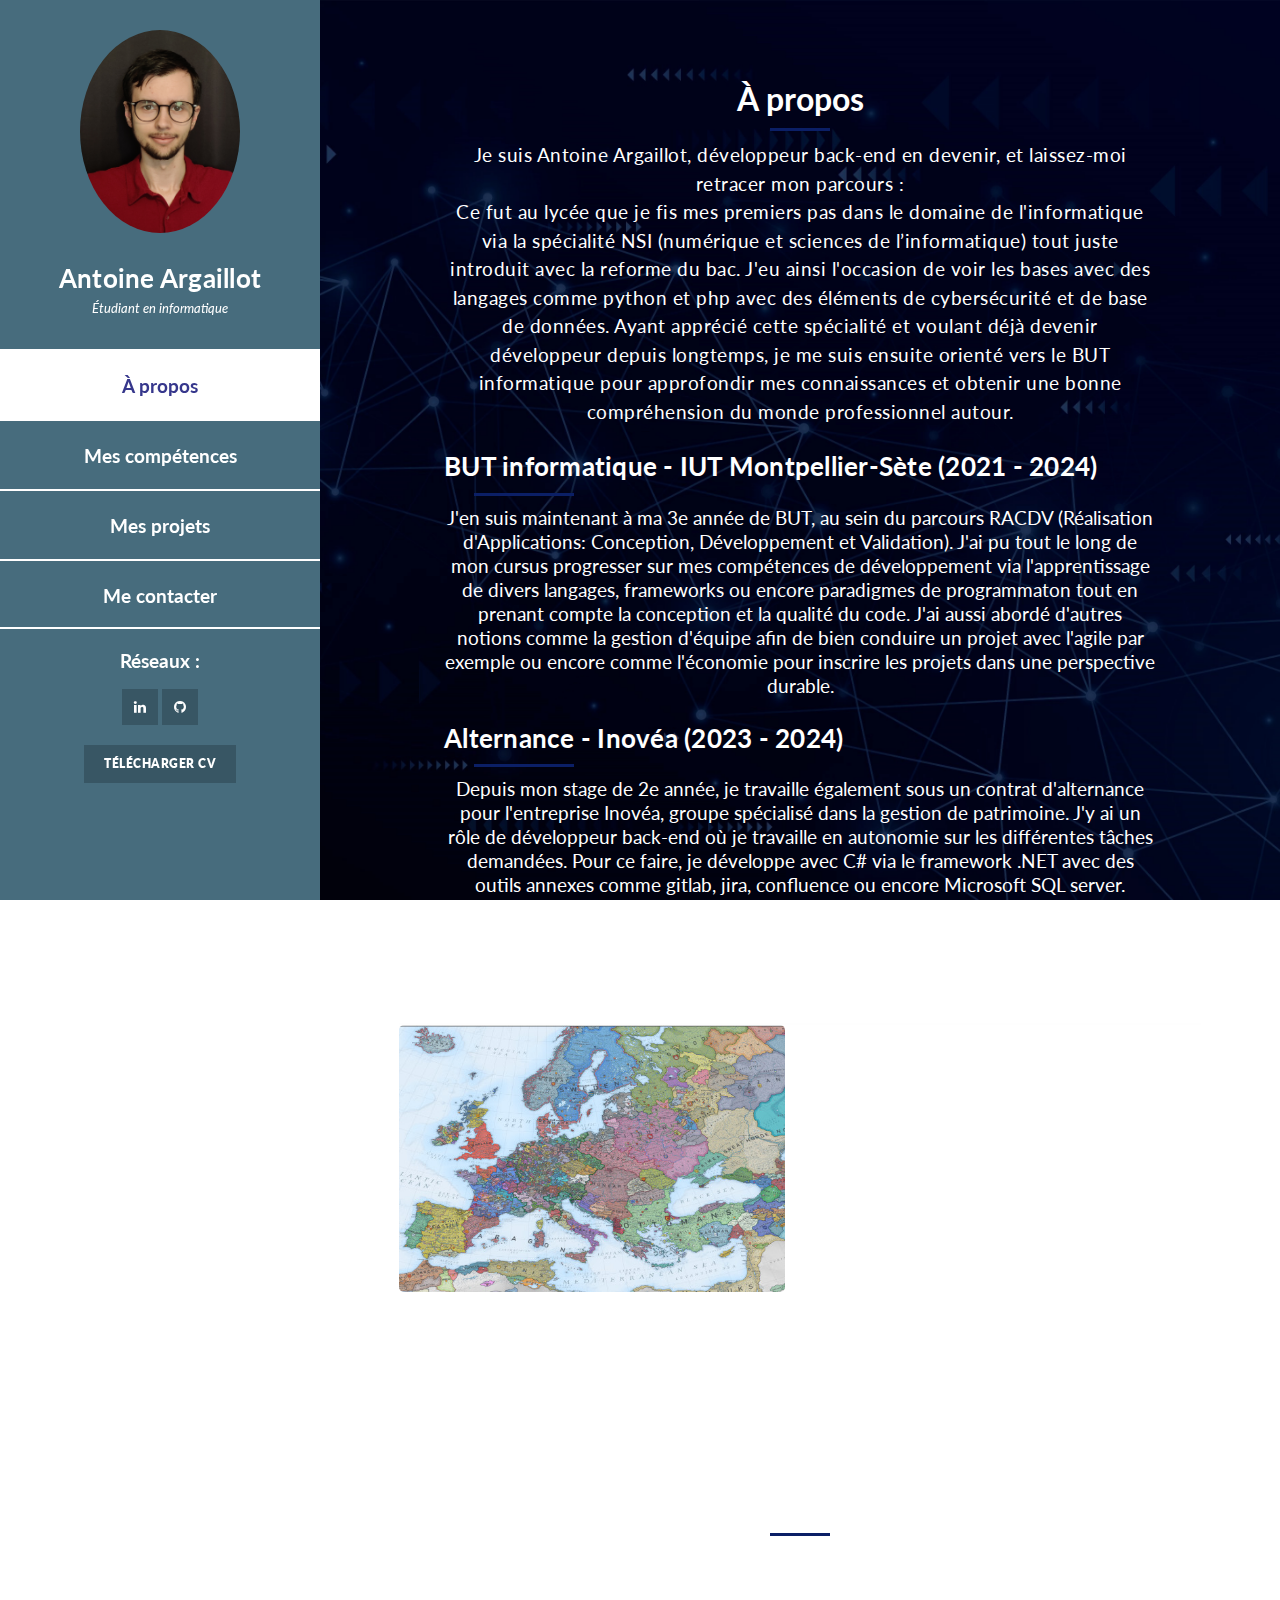
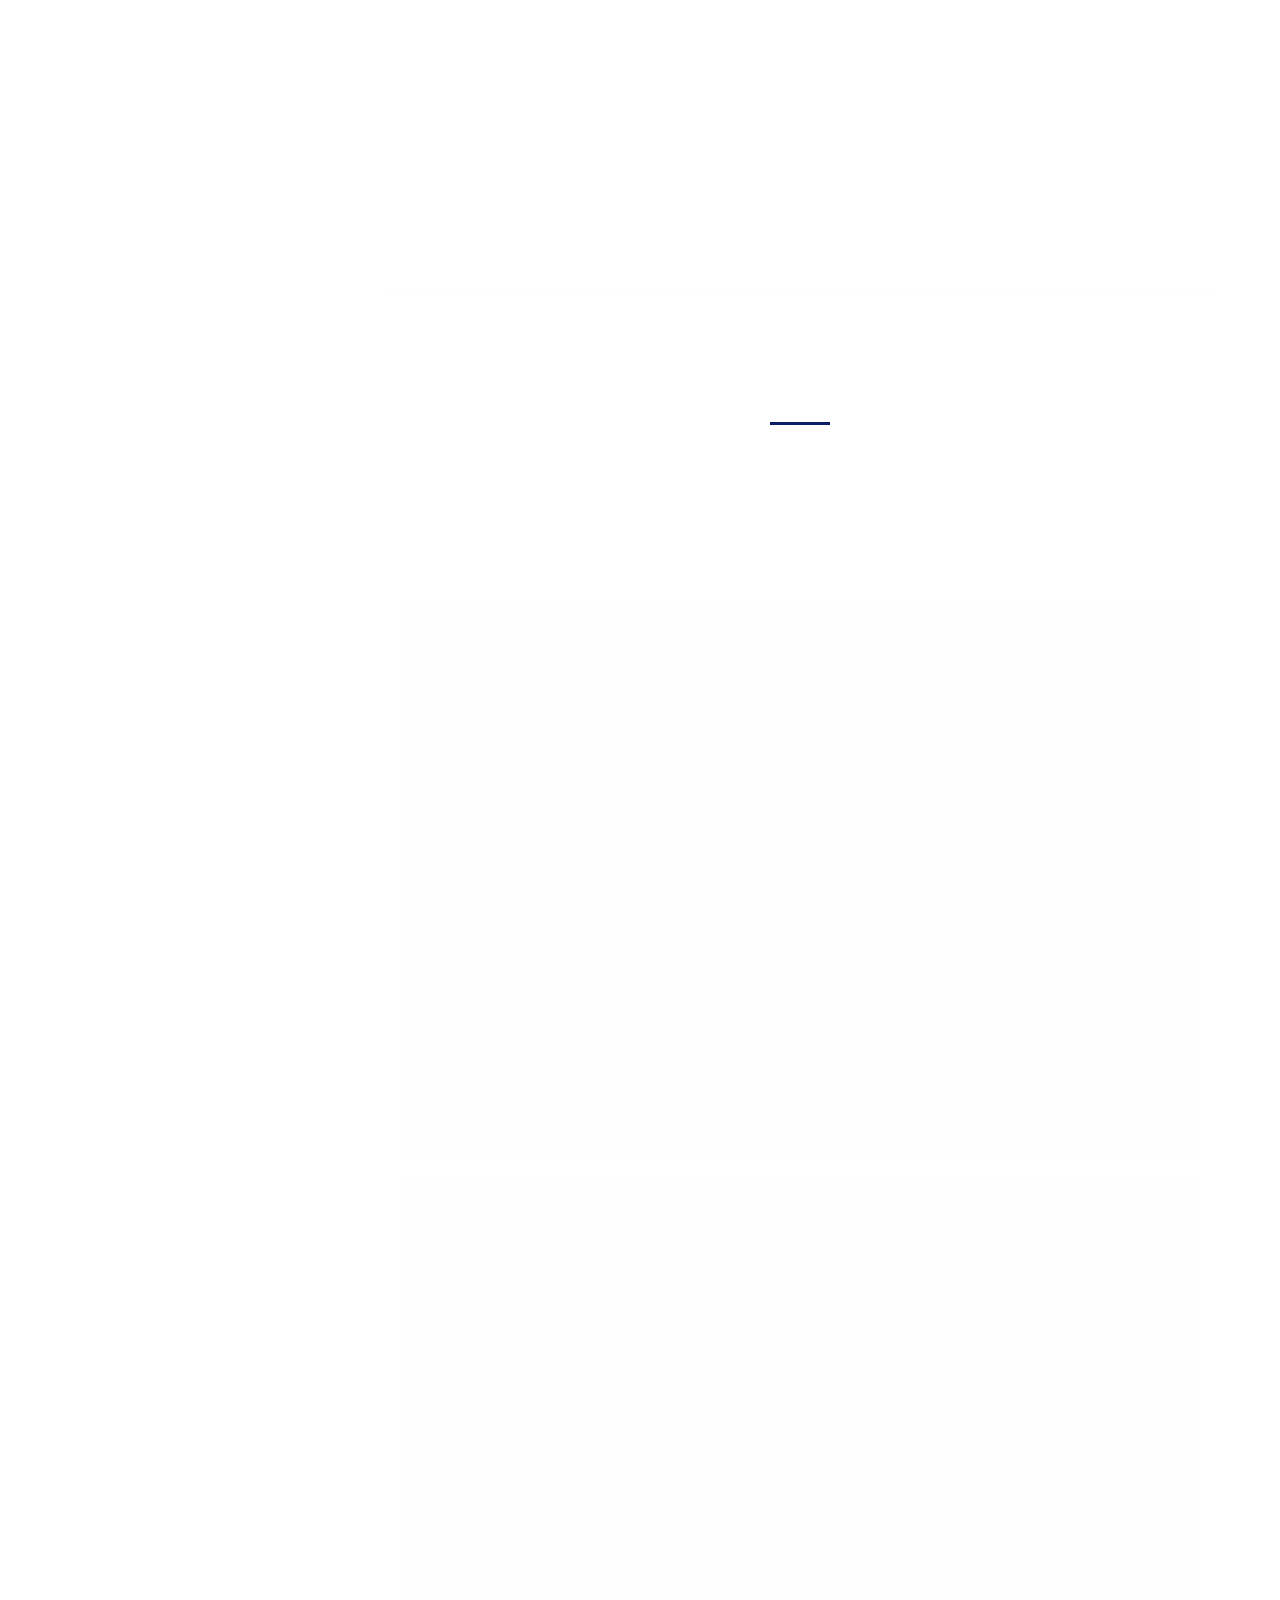
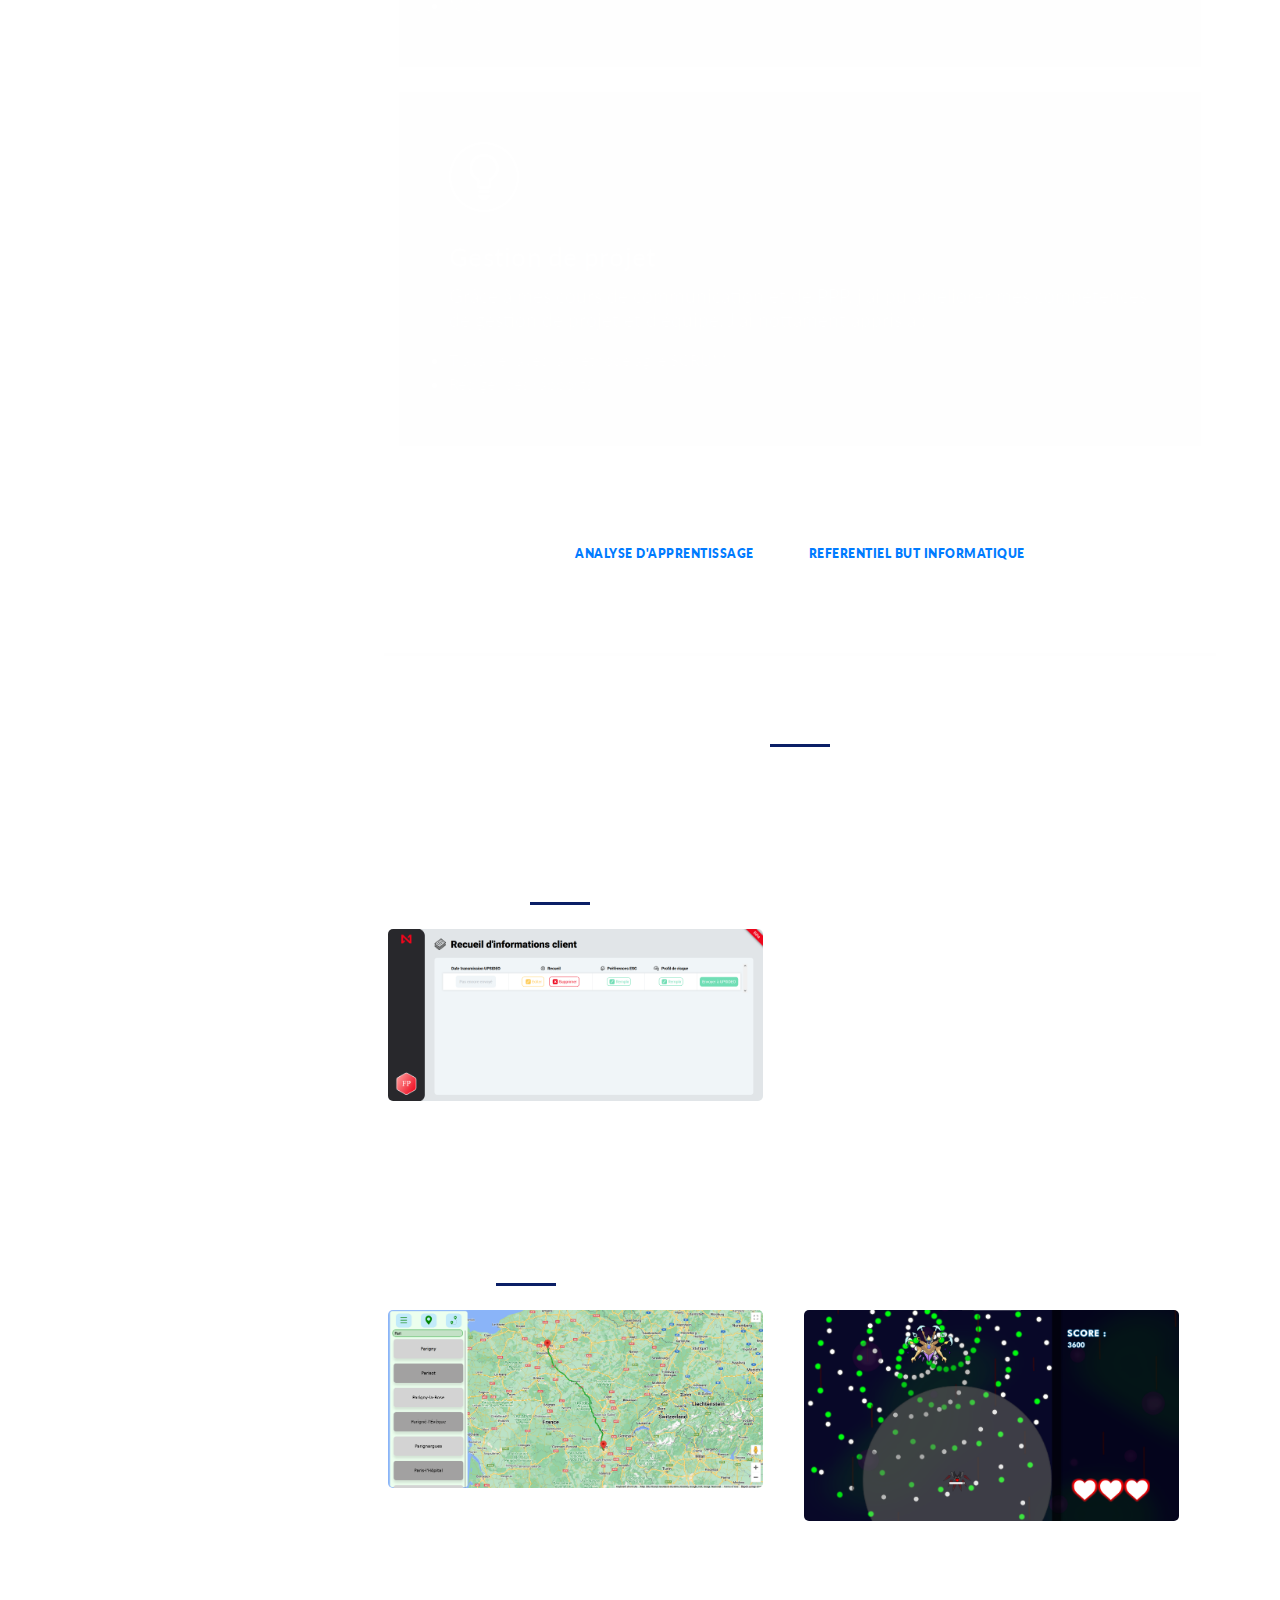
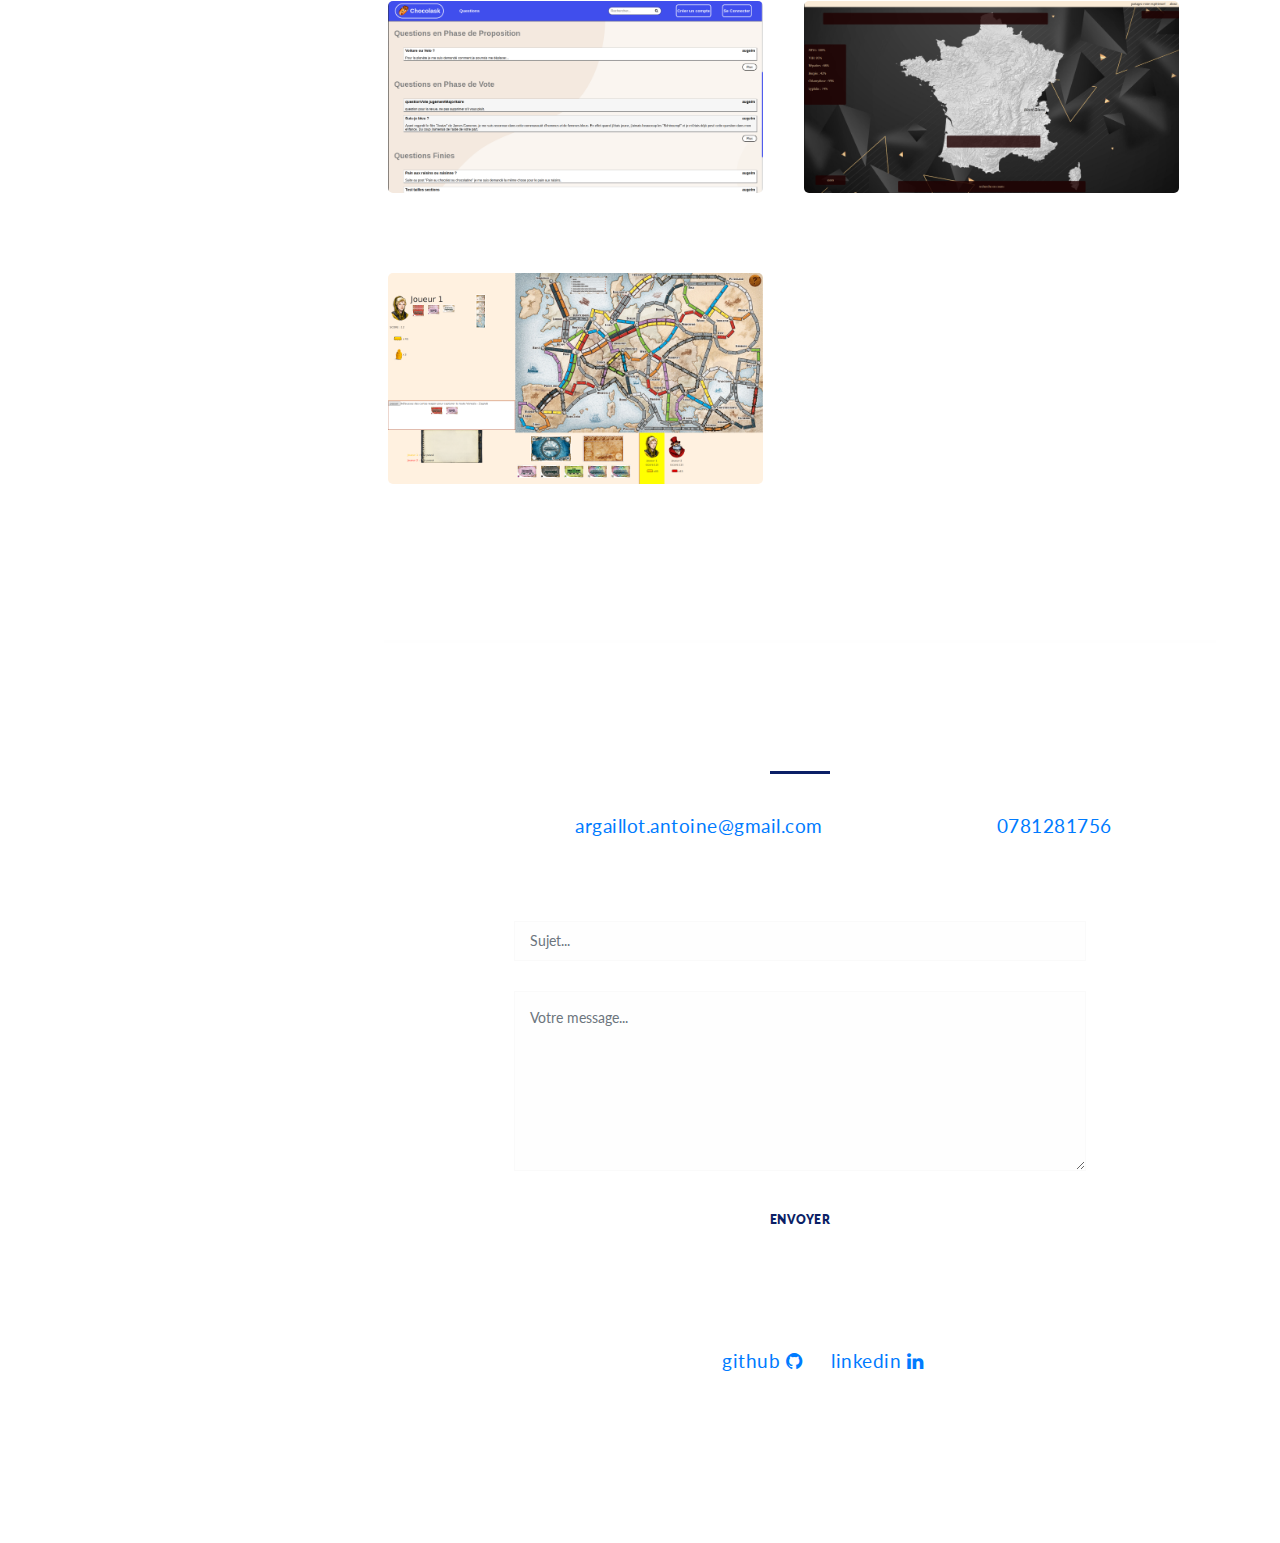
==== commit 26b104d8: "V2.1" ====
--- a/index.html
+++ b/index.html
@@ -80,26 +80,31 @@
                     <br>Ce fut au lycée que je fis mes premiers pas dans le domaine de l'informatique via la spécialité NSI (numérique et sciences de l’informatique) tout juste introduit avec la reforme du bac.
                   J'eu ainsi l'occasion de voir les bases avec des langages comme python et php avec des éléments de cybersécurité et de base de données.
                   Ayant apprécié cette spécialité et voulant déjà devenir développeur depuis longtemps, je me suis ensuite orienté vers le BUT informatique pour approfondir mes connaissances et obtenir une bonne compréhension du monde professionnel autour.</span>
-                <h4 class = "title-start">BUT informatique - IUT Montpellier-Sète (2021 - 2024)</h4>
+                <h4 class="title-start">BUT informatique - IUT Montpellier-Sète (2021 - 2024)</h4>
                 <div class="line-dec start-line"></div>
                 <p>
-                    J'en suis maintenant à ma 3e année de BUT, au sein du parcours RACDV (Réalisation d'Applications: Conception, Développement et Validation). J'ai pu tout le long de mon cursus progresser sur mes compétences de développement via
-                    l'apprentissage de divers langages, frameworks ou encore paradigmes de programmaton tout en prenant compte la conception et la qualité du code.
-                    J'ai aussi abordé d'autres notions comme la gestion d'équipe afin de bien conduire un projet avec l'agile par exemple ou encore comme l'économie pour inscrire les projets
+                    J'en suis maintenant à ma 3e année de BUT, au sein du parcours RACDV (Réalisation d'Applications:
+                    Conception, Développement et Validation). J'ai pu tout le long de mon cursus progresser sur mes
+                    compétences de développement via
+                    l'apprentissage de divers langages, frameworks ou encore paradigmes de programmaton tout en prenant
+                    compte la conception et la qualité du code.
+                    J'ai aussi abordé d'autres notions comme la gestion d'équipe afin de bien conduire un projet avec
+                    l'agile par exemple ou encore comme l'économie pour inscrire les projets
                     dans une perspective durable.
                 </p>
-
 
 
                 <h4 class="title-start">Alternance - Inovéa (2023 - 2024)</h4>
                 <div class="line-dec start-line"></div>
                 <p>
-                    Depuis mon stage de 2e année, je travaille également sous un contrat d'alternance pour l'entreprise Inovéa, groupe spécialisé dans la gestion de patrimoine. J'y ai un rôle de développeur back-end où je travaille
-                    en autonomie sur les différentes tâches demandées. Pour ce faire, je développe avec C# via le framework .NET avec des outils annexes comme gitlab, jira, confluence ou encore Microsoft SQL server.</span
+                    Depuis mon stage de 2e année, je travaille également sous un contrat d'alternance pour l'entreprise
+                    Inovéa, groupe spécialisé dans la gestion de patrimoine. J'y ai un rôle de développeur back-end où
+                    je travaille
+                    en autonomie sur les différentes tâches demandées. Pour ce faire, je développe avec C# via le
+                    framework .NET avec des outils annexes comme gitlab, jira, confluence ou encore Microsoft SQL
+                    server.</span
 
                 </p>
-
-
 
 
             </div>
@@ -117,7 +122,9 @@
                             <p>
                                 Je suis un grand fan de jeux vidéo, avec une préférence pour les RPG et les
                                 jeux de stratégies.
-                                L'histoire est également une passion pour moi. J'apprécie lire des biographies ou autre livres historiques, surtout concernant la période du Moyen-Âge et de la Renaissance avec les différentes dynasties.
+                                L'histoire est également une passion pour moi. J'apprécie lire des biographies ou autre
+                                livres historiques, surtout concernant la période du Moyen-Âge et de la Renaissance avec
+                                les différentes dynasties.
                                 J'aime également regarder ou imaginer des uchronies (histoires alternatives).
                             </p>
                         </div>
@@ -130,9 +137,12 @@
                 <p>
                     Suite au BUT, mon objectif principal est de poursuivre mes études vers un master,
                     en continuant mon alternance actuel si possible.
-                    J'aimerais nottament y découvrir de nouvelles notions entourant des domaines comme l'intelligence artificielle, l'algorithmie ou encore le multimédia, bien que je ne sois pas encore décidé de ma spécialisation pour l'instant.
+                    J'aimerais nottament y découvrir de nouvelles notions entourant des domaines comme l'intelligence
+                    artificielle, l'algorithmie ou encore le multimédia, bien que je ne sois pas encore décidé de ma
+                    spécialisation pour l'instant.
                     Une fois mon master obtenu,
-                    je compte devenir développeur logiciel back-end, mais je reste ouvert à la possibilité de faire du web voir du jeu vidéo si l'occasion se présente.
+                    je compte devenir développeur logiciel back-end, mais je reste ouvert à la possibilité de faire du
+                    web voir du jeu vidéo si l'occasion se présente.
                 </p>
             </div>
         </div>
@@ -152,22 +162,25 @@
                     <div class="second-service-icon service-icon"></div>
                     <h4>Langages de programmation</h4>
                     <p>
-                        Mes deux langages de préledictions sont <strong>JAVA</strong> et <strong>C#</strong> que j'ai utilisé extensivement dans mes études et mon alternance à Inovéa.
-                        J'ai ainsi pu les utiliser dans un contexte de développement orienté objet dans différents cadres (logiciel, web et jeu vidéo).
-                    </p>
-
-                    <p>
-                      Au sein de mes cours de développement web, j'ai pu également apprendre et mettre en pratique ces langages :
-                    </p>
-                    <div >
+                        Mes deux langages de préledictions sont <strong>JAVA</strong> et <strong>C#</strong> que j'ai
+                        utilisé extensivement dans mes études et mon alternance à Inovéa.
+                        J'ai ainsi pu les utiliser dans un contexte de développement orienté objet dans différents
+                        cadres (logiciel, web et jeu vidéo).
+                    </p>
+
+                    <p>
+                        Au sein de mes cours de développement web, j'ai pu également apprendre et mettre en pratique ces
+                        langages :
+                    </p>
+                    <div>
                         <li>PHP : pour développer la partie back-end d'un site (avec de l'aide de symfoni)</li>
-                        <li>Javascript : </li>
+                        <li>Javascript :</li>
                     </div>
 
                     <p>
                         J'ai pu utiliser également une variété d'autres langages au sein de mes cours :
                     </p>
-                    <div >
+                    <div>
                         <li>Python : programmation fonctionnelle au sein de mes cours de NSI</li>
                         <li>Scala : appris en même temps que le paradigme fonctionnel</li>
                     </div>
@@ -178,7 +191,7 @@
                     <p>
                         Pour développer mes projets, j'ai utilisé plusieurs IDE pour faciliter le codage :
                     </p>
-                    <li>JetBrain</li>
+                    <li>JetBrains</li>
                     <li>Visual Studio Code</li>
                     <p>
                         J'ai également utilisé Github et gitlab pour versionner et communiquer les projets
@@ -187,7 +200,7 @@
                         Enfin, j'ai fait appel à plusieurs sites pour créer des maquettes :
                     </p>
                     <li>Canva</li>
-                    <li>Figma  </li>
+                    <li>Figma</li>
                     <li>Miro</li>
 
                 </div>
@@ -195,19 +208,27 @@
                     <div class="first-service-icon service-icon"></div>
                     <h4>Gestion de projet</h4>
                     <p>
-                        Grâce à mes cours de communication et de PPP, j'ai pu améliorer mes compétences de gestion de projet
+                        Grâce à mes cours de communication et de PPP, j'ai pu améliorer mes compétences de gestion de
+                        projet
                         et d'équipe. J'ai nottament appris à :
                     </p>
                     <li>Travailler avec la méthode agile SCRUM</li>
                     <li>Rédiger des rapports</li>
                 </div>
                 <div class="center">
-                <p>
-                    Vous pouvez également regarder ce document pour une analyse plus poussée de mes compétences acquises au sein du BUT :
-                </p>
-                <div class="button" >
-                    <a href="assets/images/profil/CV-ARGAILLOT.pdf">Analyse d'apprentissage</a>
-                </div>
+                    <p>
+                        Vous pouvez également regarder ces documents pour une analyse plus poussée des compétences que
+                        j'ai pu acquerir en lien avec le référentiel du BUT informatique :
+                    </p>
+                    <div>
+                        <div class="button">
+                            <a href="assets/Analyse%20d'apprentissage.pdf">Analyse d'apprentissage</a>
+                        </div>
+                        <div class="button">
+                            <a href="assets/PN%20BUT%20Informatique.pdf">Referentiel BUT informatique</a>
+                        </div>
+                    </div>
+
                 </div>
 
             </div>
@@ -220,7 +241,7 @@
                 <h2>Mes projets</h2>
                 <div class="line-dec"></div>
                 <span
-                >sélection de projets réalisée pendant mon BUT informatique.</span
+                >Sélection de projets realisés pendant mon BUT informatique.</span
                 >
             </div>
             <div class="row">
@@ -228,11 +249,11 @@
                     <h4>Projets professionnels</h4>
                     <div class="line-dec"></div>
                 </div>
-                <div >
+                <div>
                     <div class="isotope-box project-container">
 
 
-                        <div class="isotope-item" >
+                        <div class="isotope-item">
                             <figure class="snip1321">
                                 <img
                                         src="assets/images/RIC/home%20screen.png"
@@ -257,7 +278,7 @@
                     <div class="line-dec"></div>
                 </div>
                 <div class="project-container">
-                    <div class="isotope-item" >
+                    <div class="isotope-item">
                         <figure class="snip1321">
 
                             <img
@@ -273,67 +294,69 @@
                         </figure>
 
                     </div>
-                        <div class="isotope-item" >
-                            <figure class="snip1321">
-
-                                <img
-                                        src="assets/images/temporalrift/temporalRift.png"
-                                        alt="sq-sample26"
-                                />
-                                <a href="temporalRift.html">
-                                    <figcaption>
-                                        <h4>Temporal Rift</h4>
-                                        <span>Code Game Jam 2023 de l'IUT de Montpellier-Sète</span>
-                                    </figcaption>
-                                </a>
-                            </figure>
-
-                        </div>
-
-                        <div class="isotope-item">
-                            <figure class="snip1321">
-                                <img
-                                        src="assets/images/chocolask/chocolask.png"
-                                        alt="sq-sample26"
-                                />
-                                <a href="Chocolask.html">
-                                    <figcaption>
-                                        <h4>Site Chocolask</h4>
-                                        <span>SAÉ web du 3eme semestre</span>
-                                    </figcaption>
-                                </a>
-                            </figure>
-                        </div>
-
-                        <div class="isotope-item">
-                            <figure class="snip1321">
-                                <img
-                                        src="assets/images/rail/railIHM.png"
-                                        alt="sq-sample26"
-                                />
-                                <a href="AventuriersDuRail.html">
-                                    <figcaption>
-                                        <h4>Les aventuriers du rail</h4>
-                                        <span>SAÉ du 2e semestre de programmation de jeu de société</span>
-                                    </figcaption>
-                                </a>
-                            </figure>
-                    </div>
-
-                        <div class="isotope-item">
-                                <figure class="snip1321">
-                                    <img
-                                            src="assets/images/ndi2022/nuitInfo.png"
-                                            alt="sq-sample26"
-                                    />
-                                    <a href="nuitInfo.html">
-                                        <figcaption>
-                                            <h4>Nuit de l'informatique</h4>
-                                            <span>Site de prévention réalisé lors de la nuit de l'informatique 2022</span>
-                                        </figcaption>
-                                    </a>
-                                </figure>
-                            </div>
+                    <div class="isotope-item">
+                        <figure class="snip1321">
+
+                            <img
+                                    src="assets/images/temporalrift/temporalRift.png"
+                                    alt="sq-sample26"
+                            />
+                            <a href="temporalRift.html">
+                                <figcaption>
+                                    <h4>Temporal Rift</h4>
+                                    <span>Code Game Jam 2023 de l'IUT de Montpellier-Sète</span>
+                                </figcaption>
+                            </a>
+                        </figure>
+
+                    </div>
+
+                    <div class="isotope-item">
+                        <figure class="snip1321">
+                            <img
+                                    src="assets/images/chocolask/chocolask.png"
+                                    alt="sq-sample26"
+                            />
+                            <a href="Chocolask.html">
+                                <figcaption>
+                                    <h4>Site Chocolask</h4>
+                                    <span>SAÉ web du 3eme semestre</span>
+                                </figcaption>
+                            </a>
+                        </figure>
+                    </div>
+
+                    <div class="isotope-item">
+                        <figure class="snip1321">
+                            <img
+                                    src="assets/images/ndi2022/nuitInfo.png"
+                                    alt="sq-sample26"
+                            />
+                            <a href="nuitInfo.html">
+                                <figcaption>
+                                    <h4>Nuit de l'informatique</h4>
+                                    <span>Site de prévention réalisé lors de la nuit de l'informatique 2022</span>
+                                </figcaption>
+                            </a>
+                        </figure>
+                    </div>
+
+                    <div class="isotope-item">
+                        <figure class="snip1321">
+                            <img
+                                    src="assets/images/rail/railIHM.png"
+                                    alt="sq-sample26"
+                            />
+                            <a href="AventuriersDuRail.html">
+                                <figcaption>
+                                    <h4>Les aventuriers du rail</h4>
+                                    <span>SAÉ du 2e semestre de programmation de jeu de société</span>
+                                </figcaption>
+                            </a>
+                        </figure>
+                    </div>
+
+
                 </div>
 
             </div>
@@ -353,7 +376,7 @@
                 </span
                 >
             </div>
-            <div class="row contact" >
+            <div class="row contact">
                 <div class="right-content">
                     <div class="container">
                         <form id="contact" action="" method="post">
@@ -396,7 +419,8 @@
                 </div>
             </div>
             <div class="section-heading">
-                <span>Si vous êtes intéressé par mon profil, vous pouvez également me suivre sur mon <a href="https://github.com/Phiroy">github <i class="fa fa-github"></i></a>
+                <span>Si vous êtes intéressé par mon profil, vous pouvez également me suivre sur mon <a
+                        href="https://github.com/Phiroy">github <i class="fa fa-github"></i></a>
                  et <a href="https://www.linkedin.com/in/antoine-argaillot/">linkedin <i class="fa fa-linkedin"></i></a> </span>
 
             </div>
@@ -465,7 +489,7 @@
     $(window).scroll(function () {
         checkSection();
     });
-    document.getElementById('contact').addEventListener('submit', function(event) {
+    document.getElementById('contact').addEventListener('submit', function (event) {
         event.preventDefault();
 
         var subject = document.getElementById('subject').value;
@@ -473,7 +497,6 @@
 
         window.location.href = "mailto:argaillot.antoine@gmail.com?Subject=" + encodeURIComponent(subject) + "&body=" + encodeURIComponent(message);
     });
-
 
 
 </script>
--- a/assets/css/templatemo-style.css
+++ b/assets/css/templatemo-style.css
@@ -463,7 +463,7 @@
 }
 
 .service-item {
-    margin-bottom: 10px;
+    margin-bottom: 25px;
     padding: 50px;
     background-color: rgba(250, 250, 250, 0.1);
     transition: all 0.5s;
@@ -550,7 +550,7 @@
 
 section.my-work .section-heading {
     text-align: center;
-    padding: 80px 45px 50px 45px;
+    padding: 40px 45px 10px 45px;
 }
 
 .isotope-wrapper {
@@ -1004,4 +1004,13 @@
 
 .center .button {
     width: fit-content;
+}
+
+.center p {
+    text-align: center;
+}
+
+.center div {
+  column-gap: 15px;
+    display: flex;
 }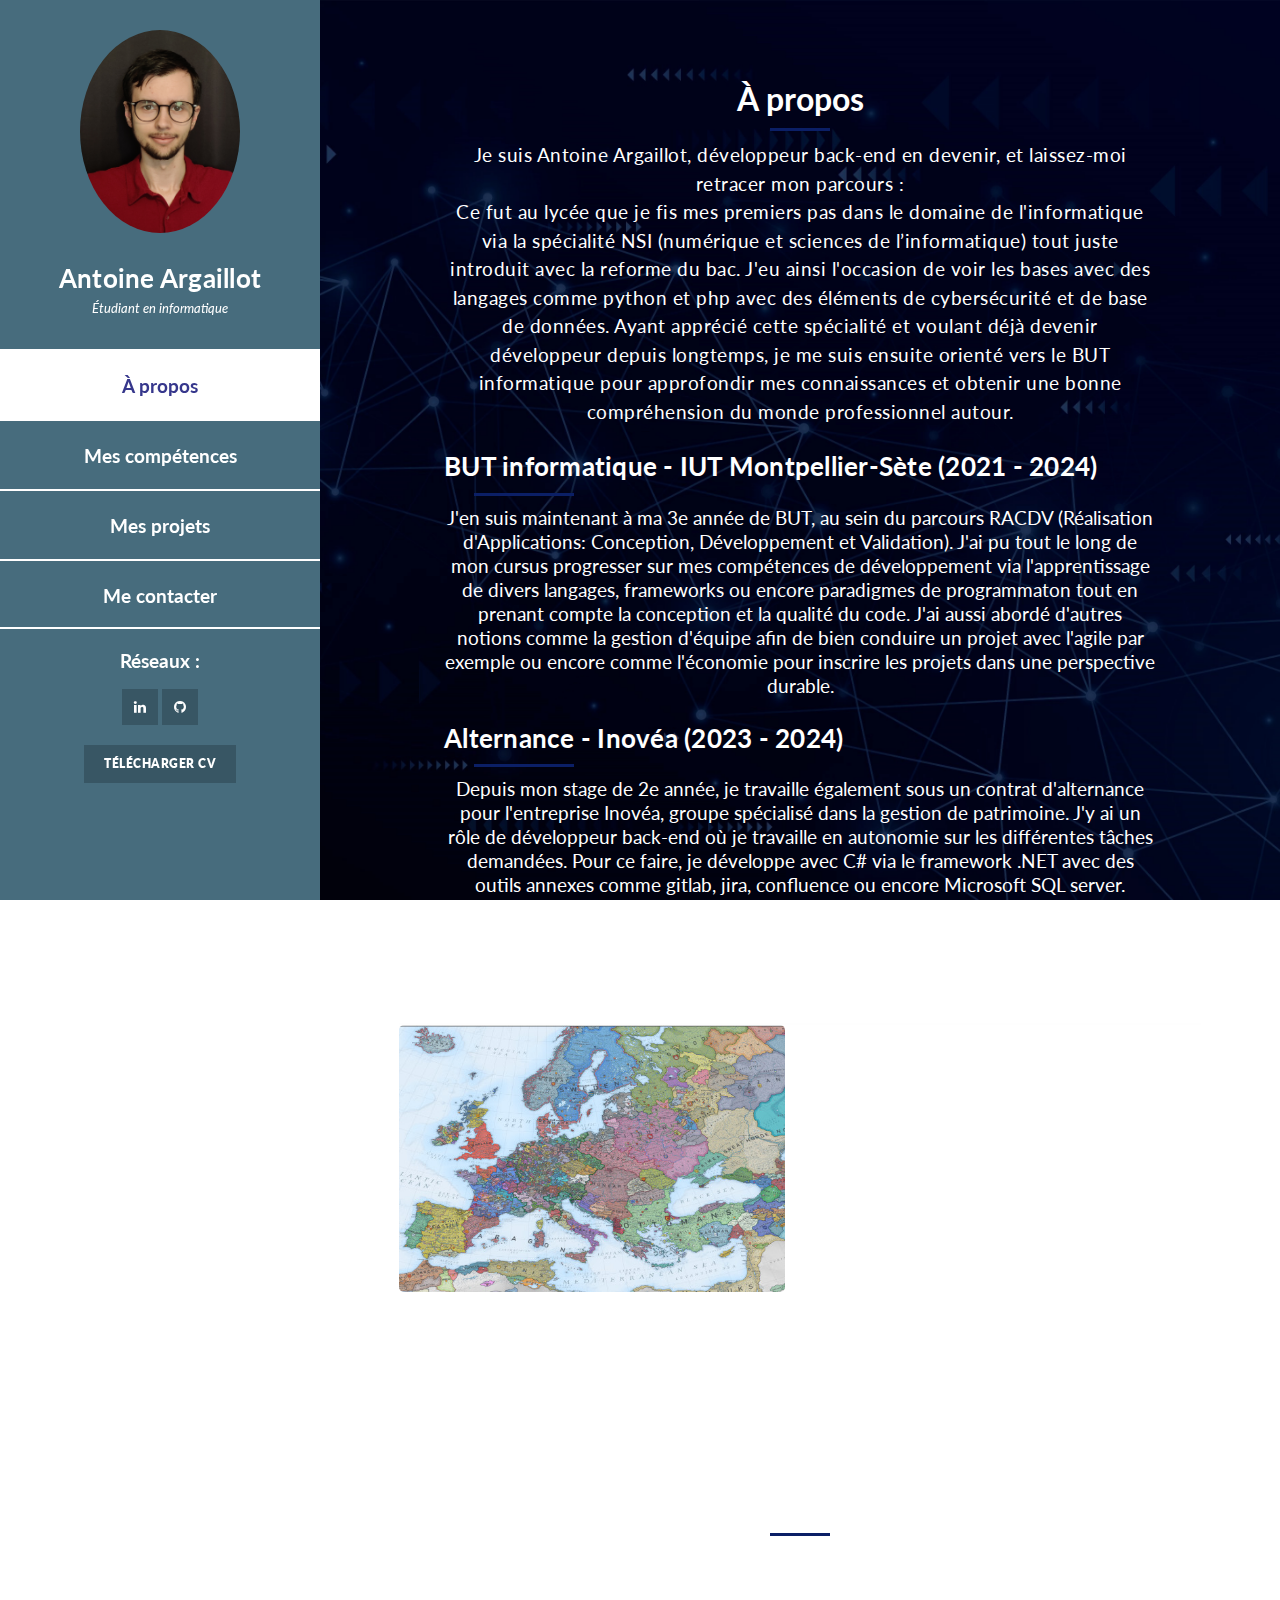
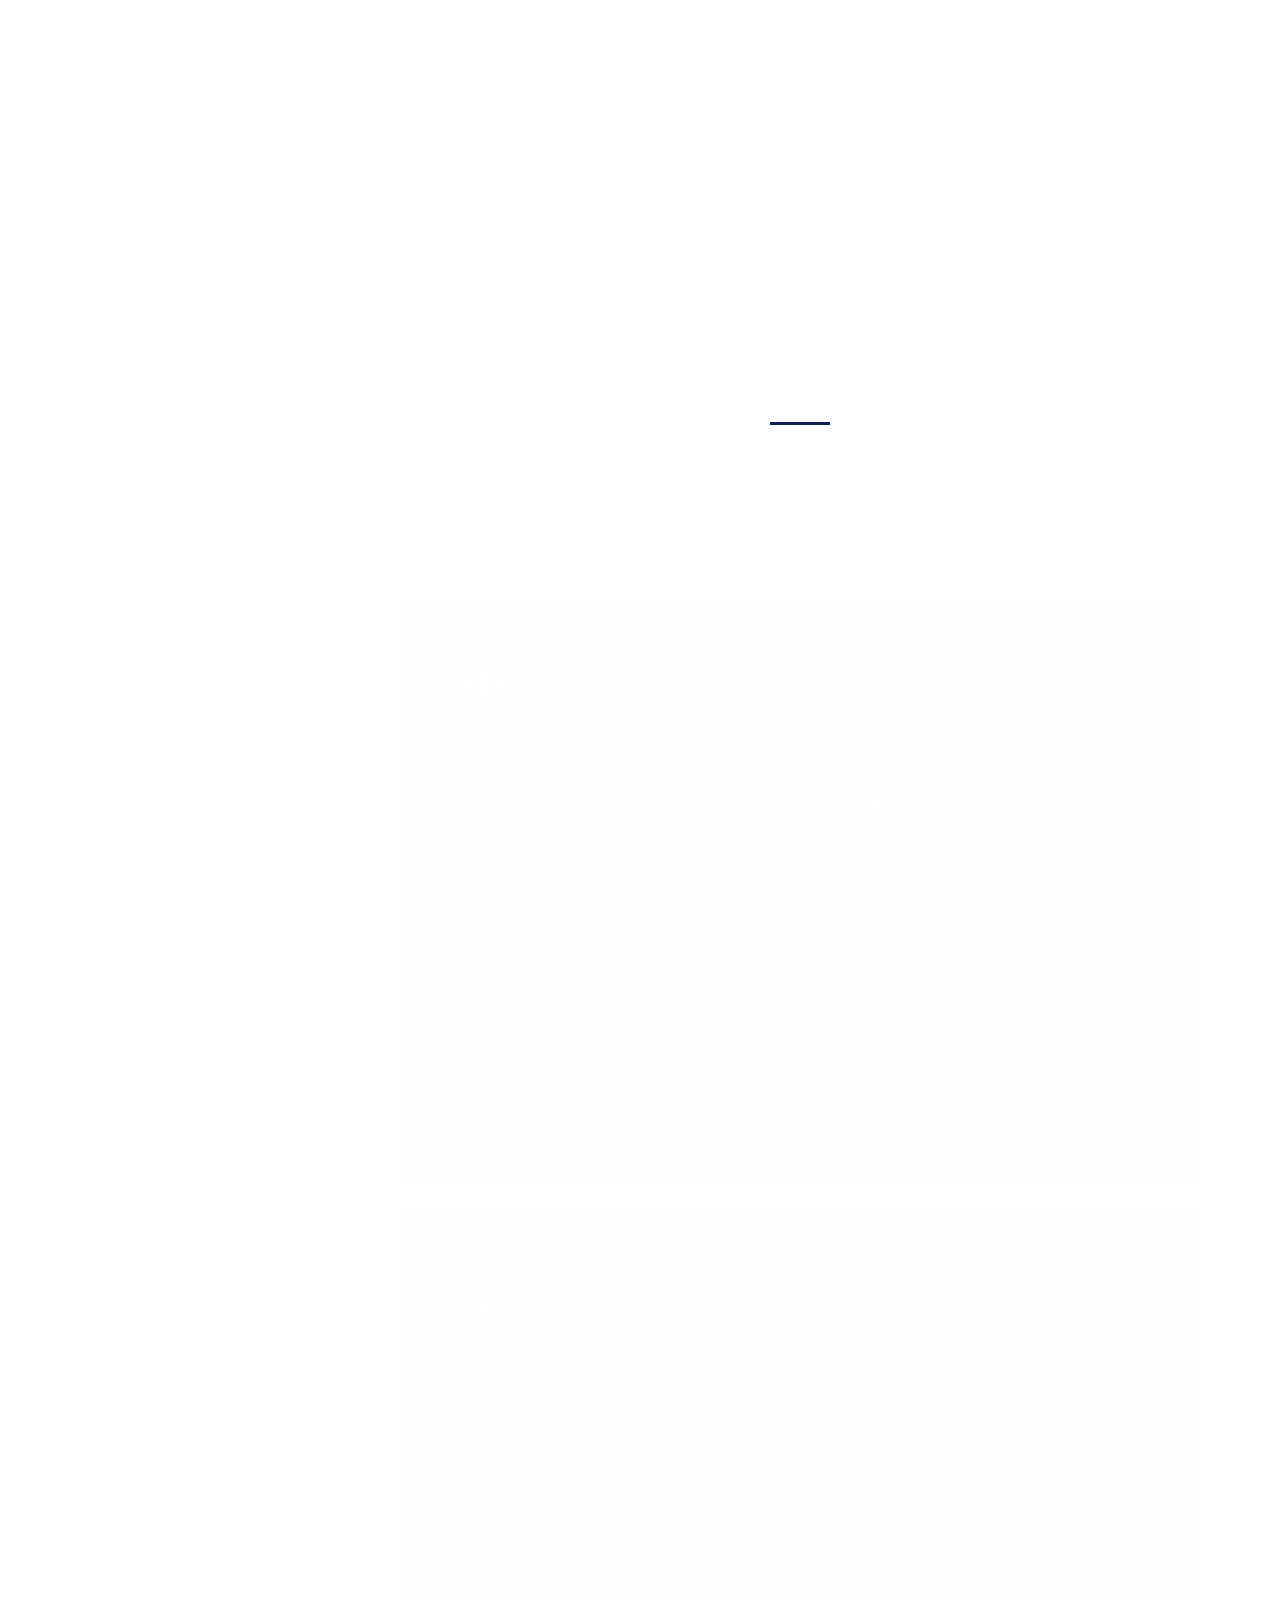
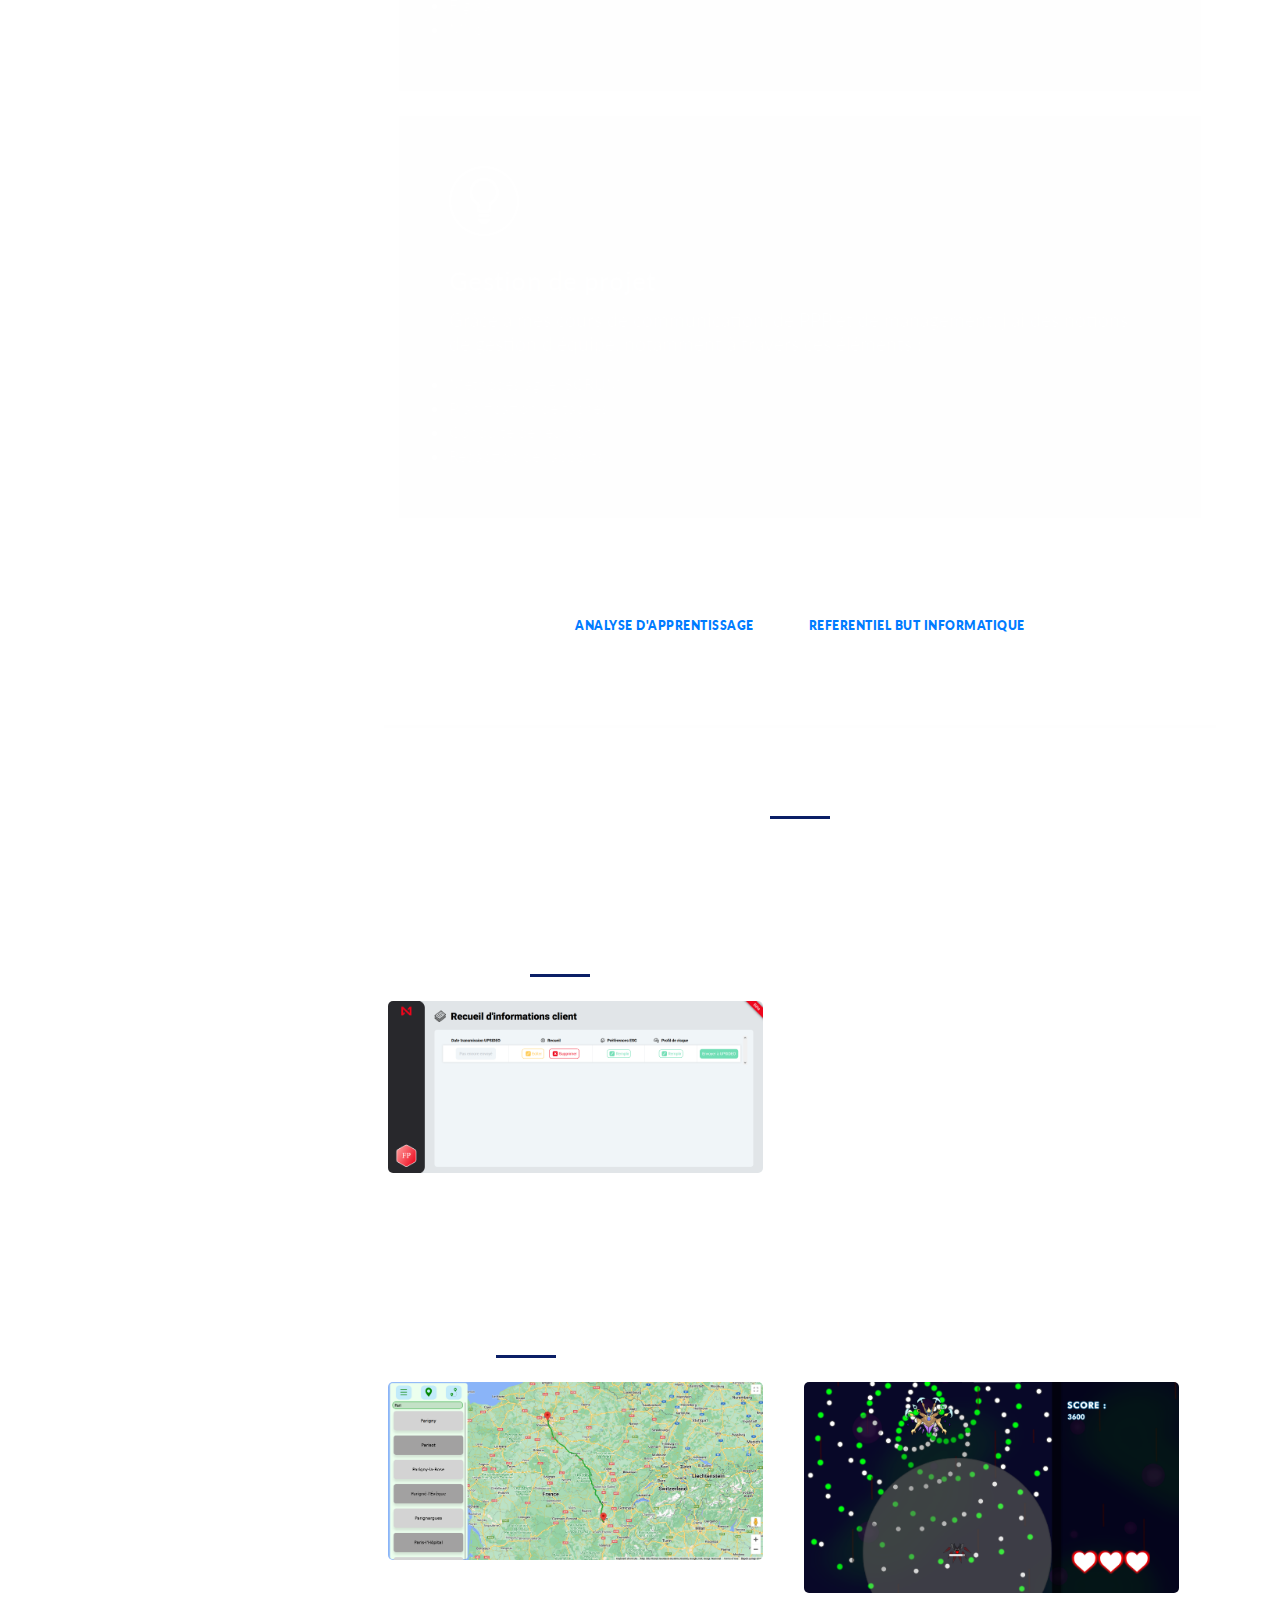
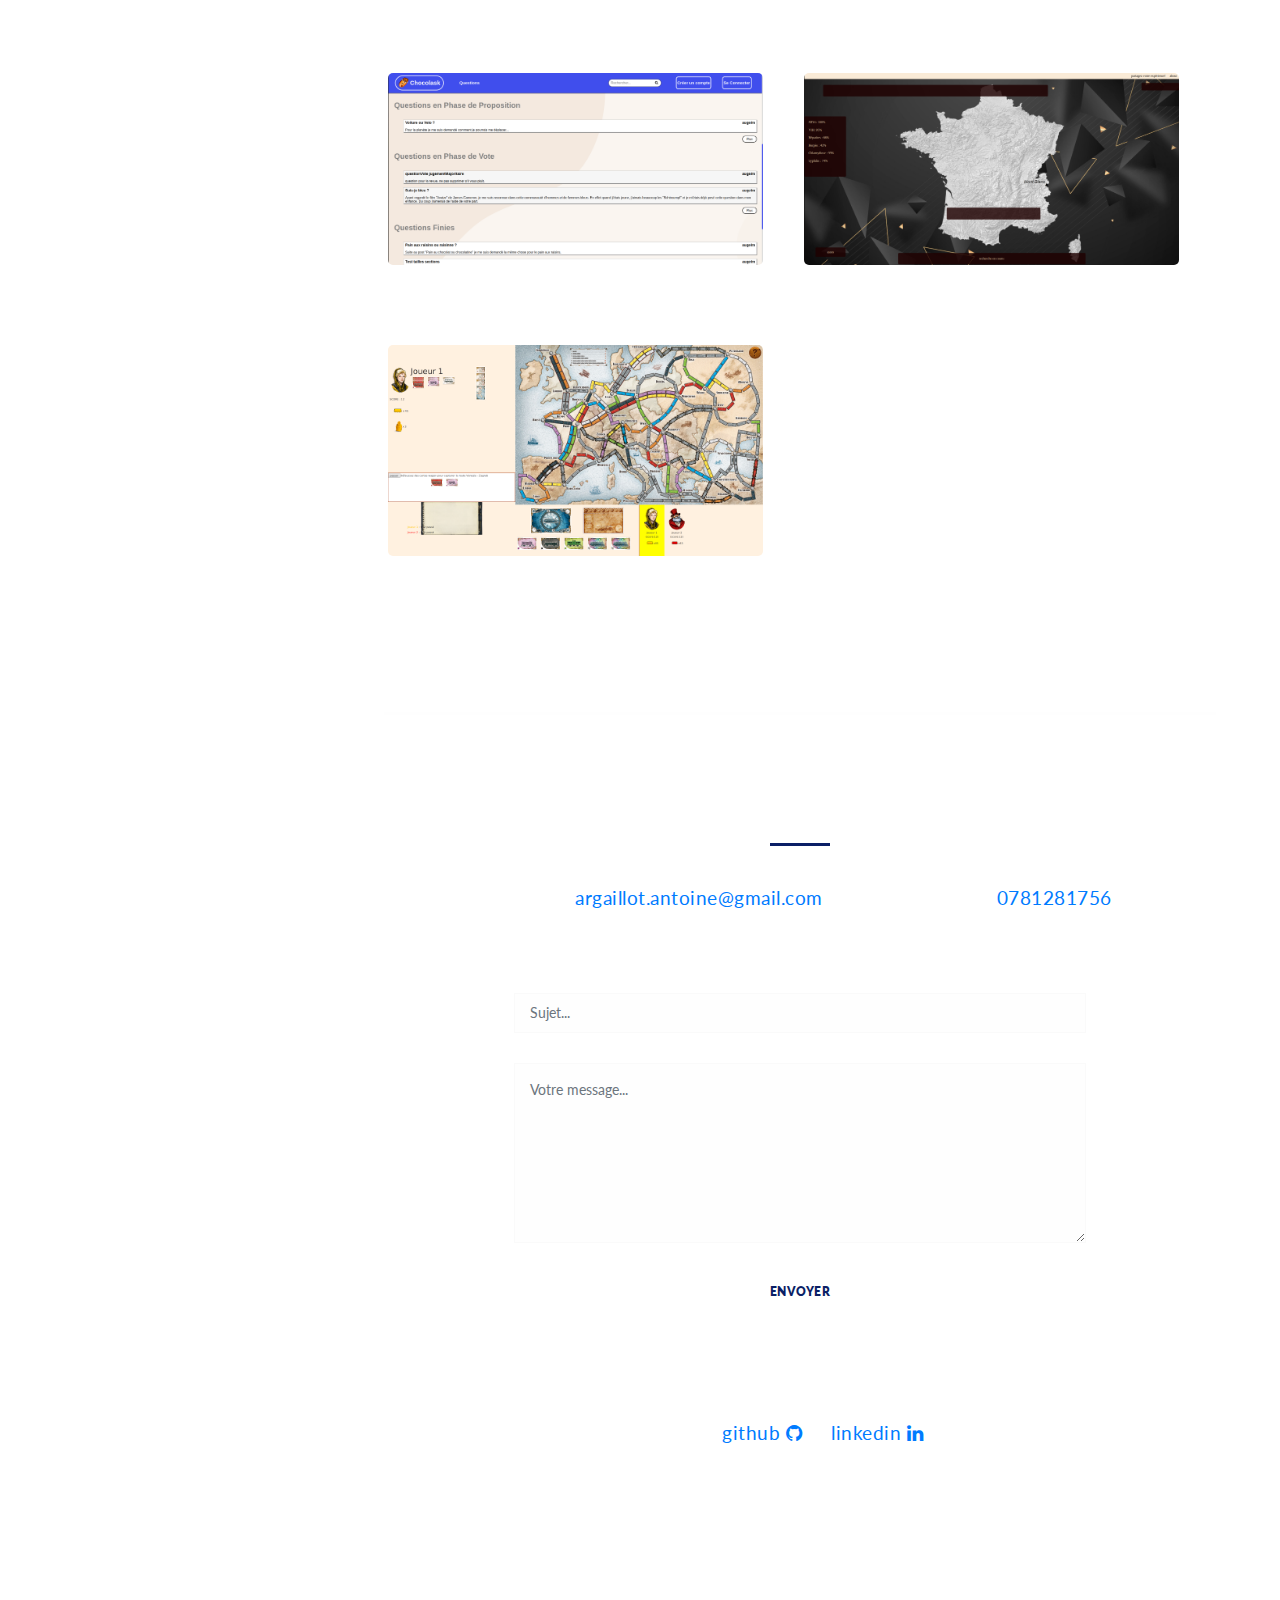
==== commit 8c74e11e: "V2.2" ====
--- a/index.html
+++ b/index.html
@@ -162,27 +162,28 @@
                     <div class="second-service-icon service-icon"></div>
                     <h4>Langages de programmation</h4>
                     <p>
-                        Mes deux langages de préledictions sont <strong>JAVA</strong> et <strong>C#</strong> que j'ai
-                        utilisé extensivement dans mes études et mon alternance à Inovéa.
-                        J'ai ainsi pu les utiliser dans un contexte de développement orienté objet dans différents
+                        Mes deux langages de prédilection sont <strong>JAVA</strong> et <strong>C#</strong> que j'ai
+                        utilisé extensivement dans mes études et dans mon alternance à Inovéa.
+                        Je les ai ainsi mis en pratique dans un contexte de développement orienté objet, et ce, dans divers
                         cadres (logiciel, web et jeu vidéo).
                     </p>
 
                     <p>
-                        Au sein de mes cours de développement web, j'ai pu également apprendre et mettre en pratique ces
-                        langages :
+                        Au sein de mes cours de développement web, j'ai appris et pratiqué ces
+                        langages pour développer la partie back-end d'un site :
                     </p>
                     <div>
-                        <li>PHP : pour développer la partie back-end d'un site (avec de l'aide de symfoni)</li>
-                        <li>Javascript :</li>
-                    </div>
-
-                    <p>
-                        J'ai pu utiliser également une variété d'autres langages au sein de mes cours :
+                        <li>PHP (avec le framework symfony)</li>
+                        <li>Javascript (avec le framework Vue.js)</li>
+                    </div>
+
+                    <p>
+                        J'ai aussi abordé une variété d'autres langages :
                     </p>
                     <div>
-                        <li>Python : programmation fonctionnelle au sein de mes cours de NSI</li>
-                        <li>Scala : appris en même temps que le paradigme fonctionnel</li>
+                        <li>Python ( programmation fonctionnelle au sein de mes cours de NSI )</li>
+                        <li>Scala ( apprentissage du paradigme fonctionnel )</li>
+                        <li>C ( programmation bas niveau )</li>
                     </div>
                 </div>
                 <div class="service-item">
@@ -208,12 +209,12 @@
                     <div class="first-service-icon service-icon"></div>
                     <h4>Gestion de projet</h4>
                     <p>
-                        Grâce à mes cours de communication et de PPP, j'ai pu améliorer mes compétences de gestion de
-                        projet
-                        et d'équipe. J'ai nottament appris à :
-                    </p>
-                    <li>Travailler avec la méthode agile SCRUM</li>
-                    <li>Rédiger des rapports</li>
+                        Grâce à mes cours de communication, de PPP et de management, j'ai des notions de gestion d'équipe, notamment à travers ces éléments :
+                    </p>
+                    <li>Méthodes agile (SCRUM)</li>
+                    <li>Planification de tâches</li>
+                    <li>Conduite de réunion</li>
+                    <li>Rédaction de rapports</li>
                 </div>
                 <div class="center">
                     <p>
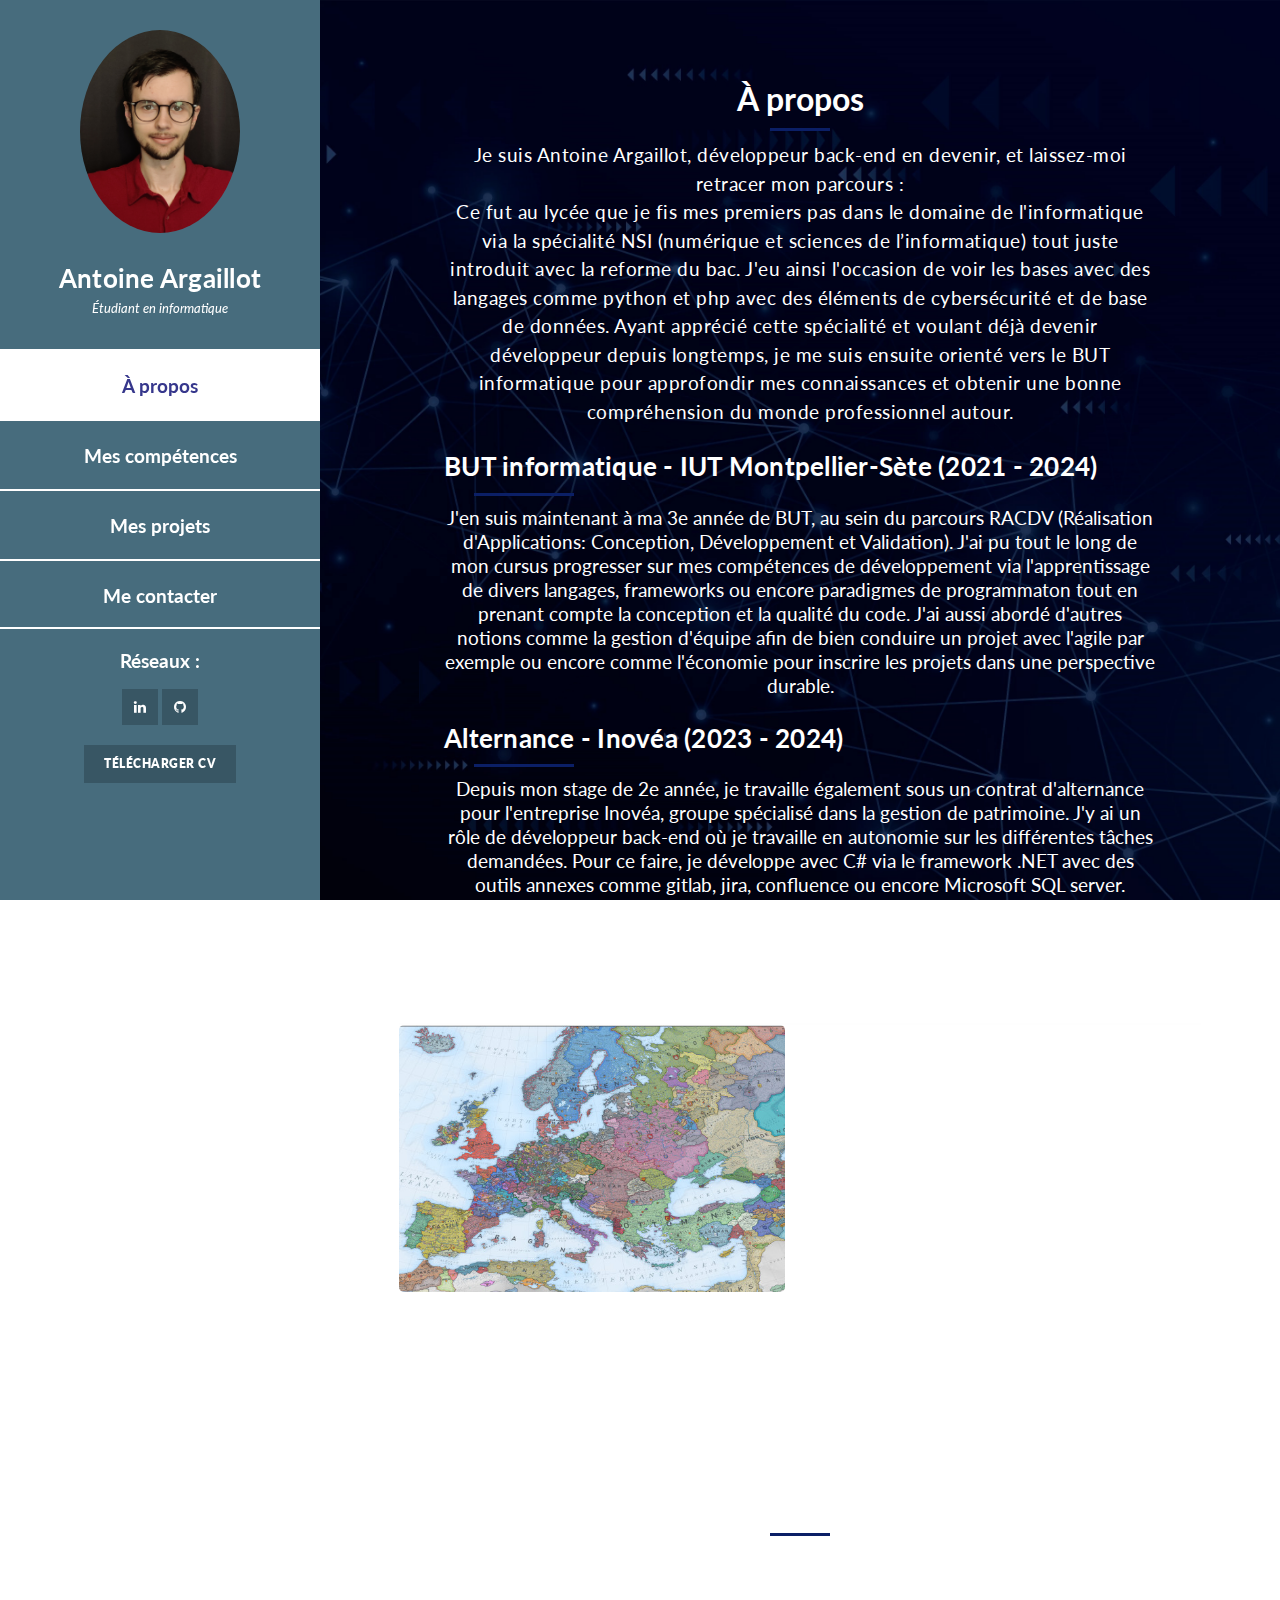
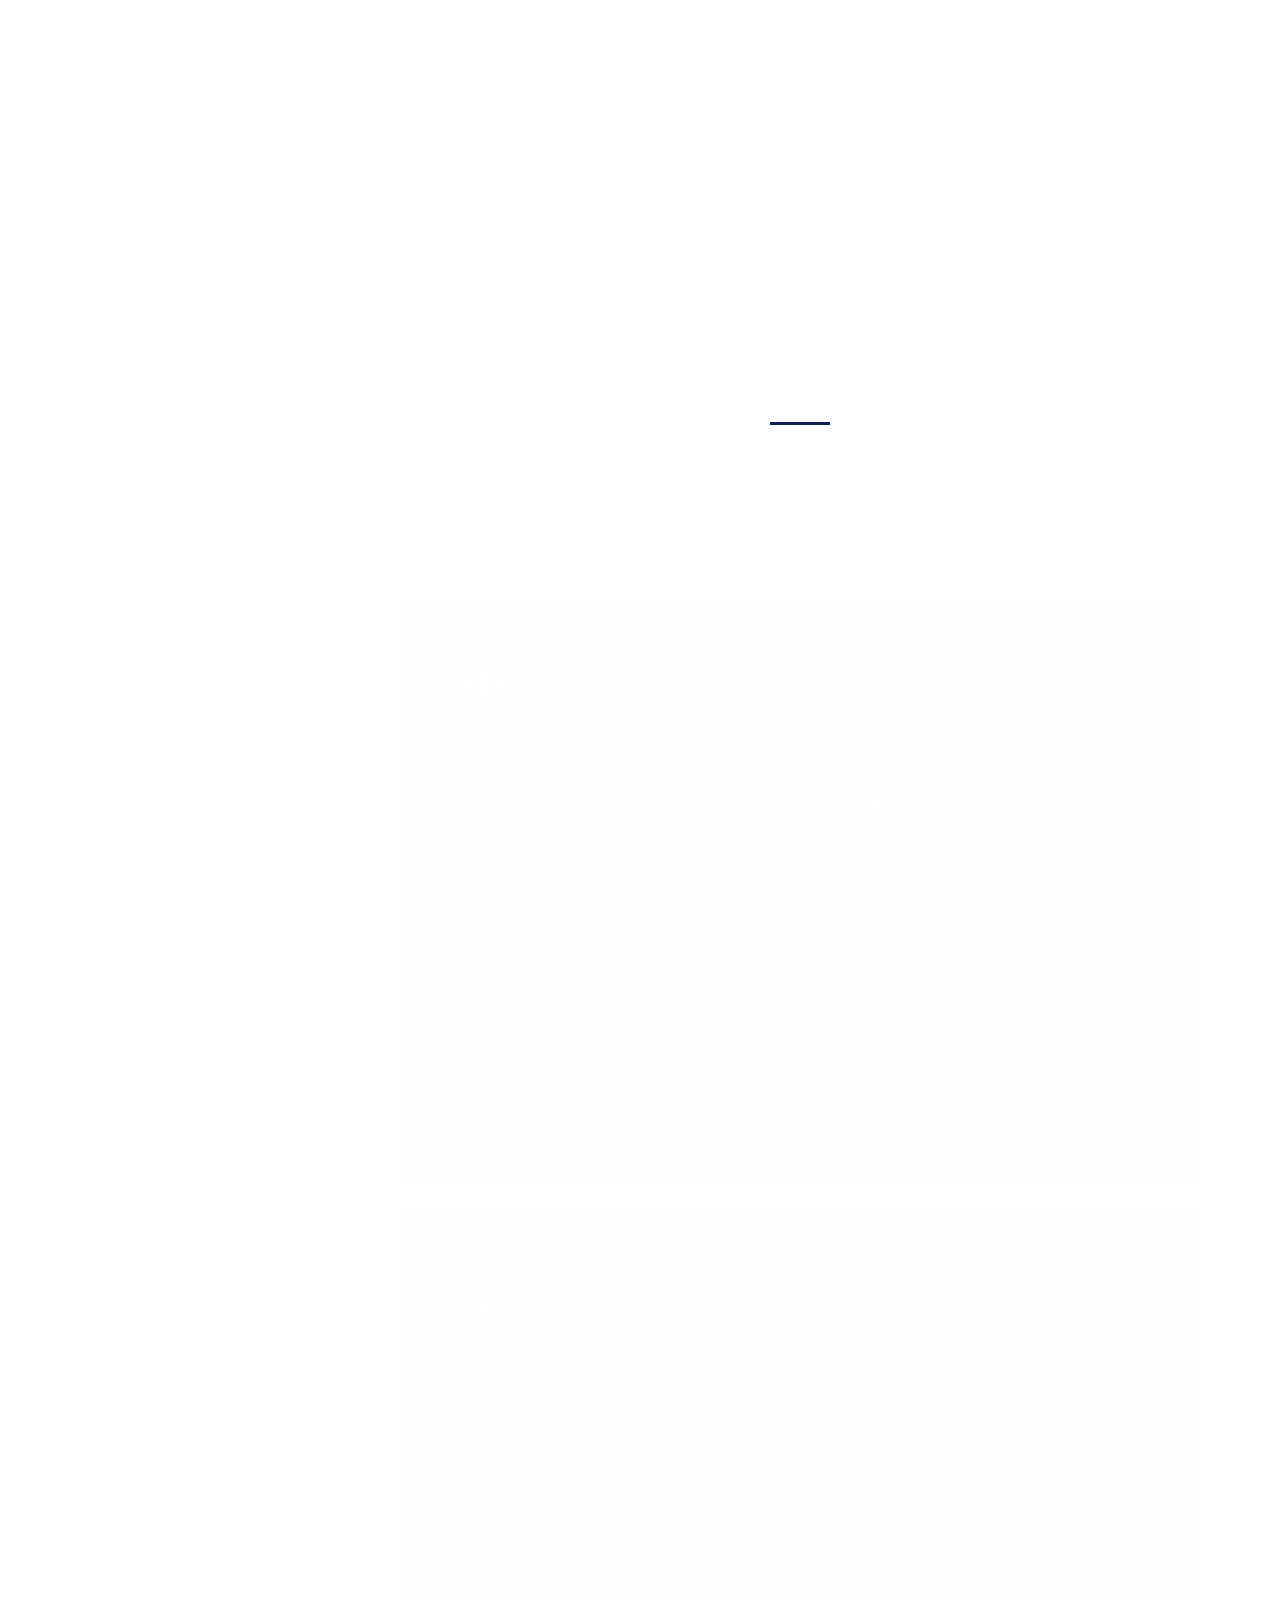
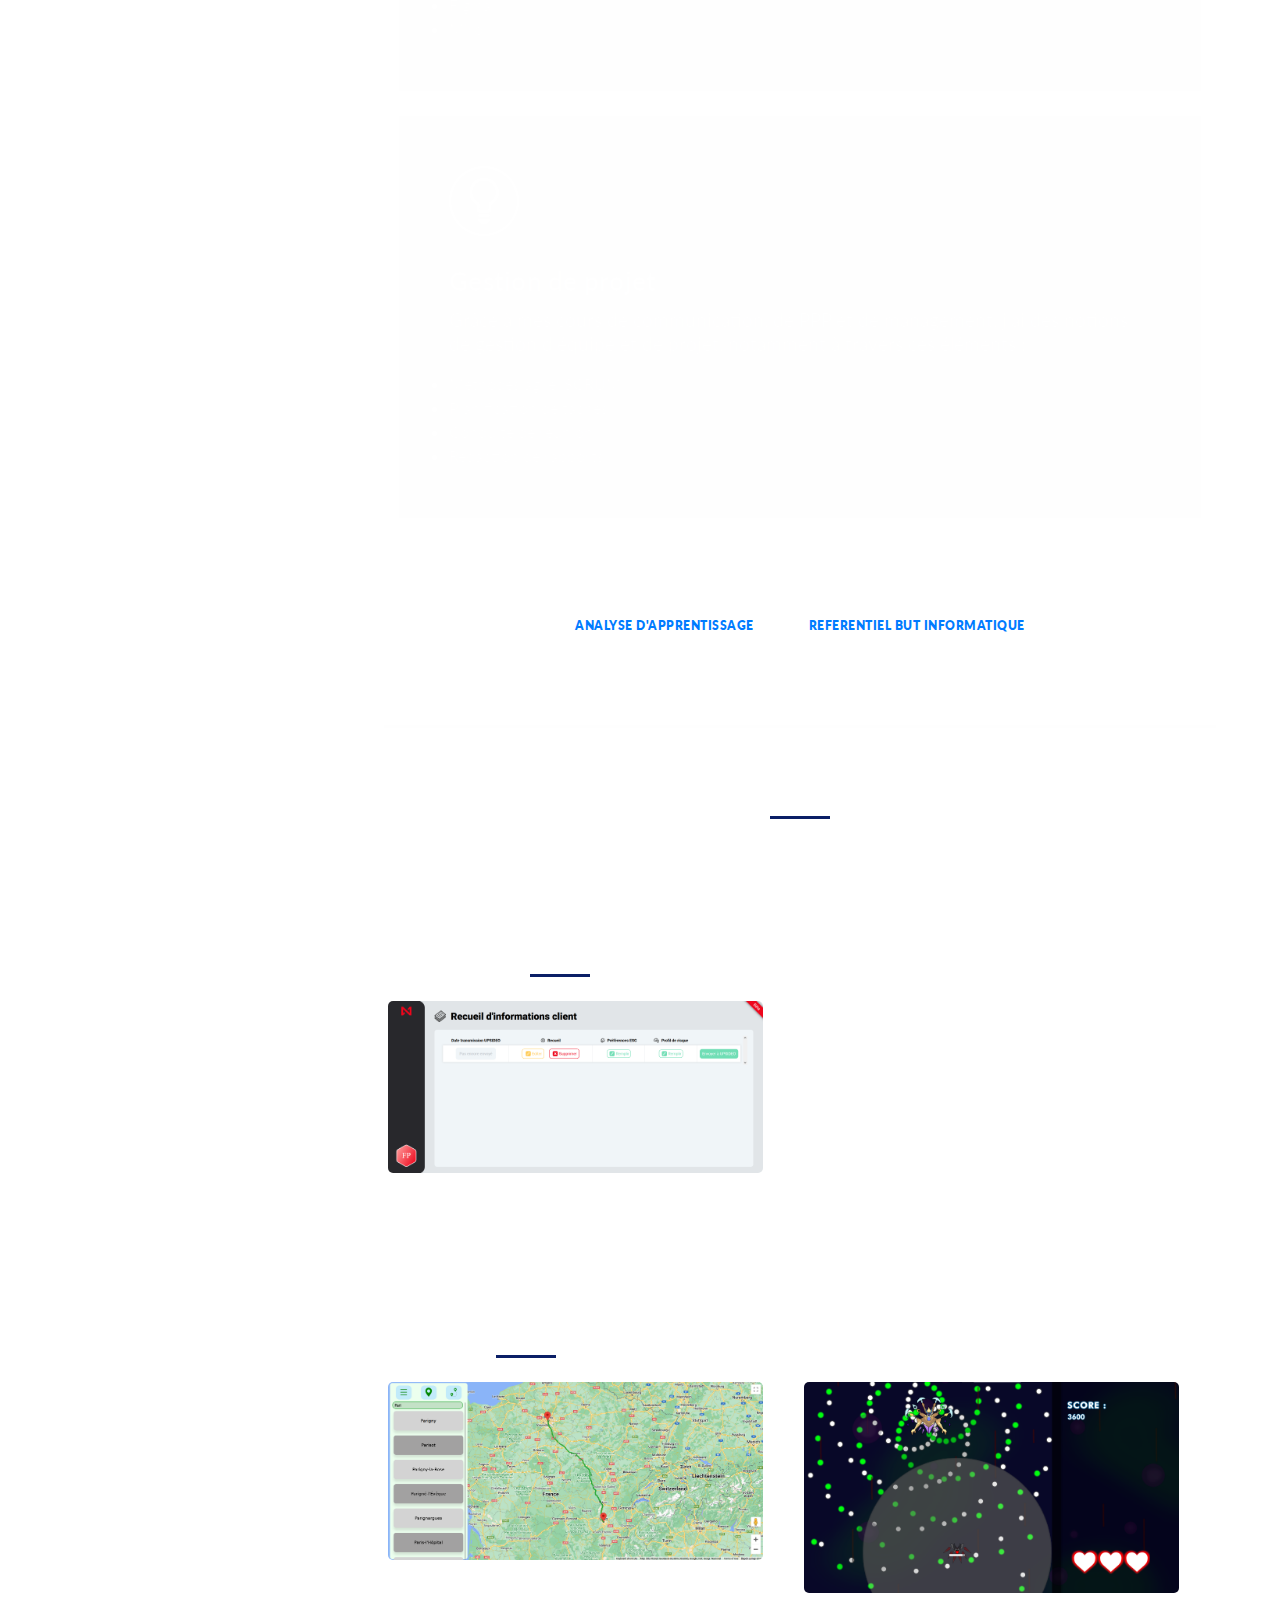
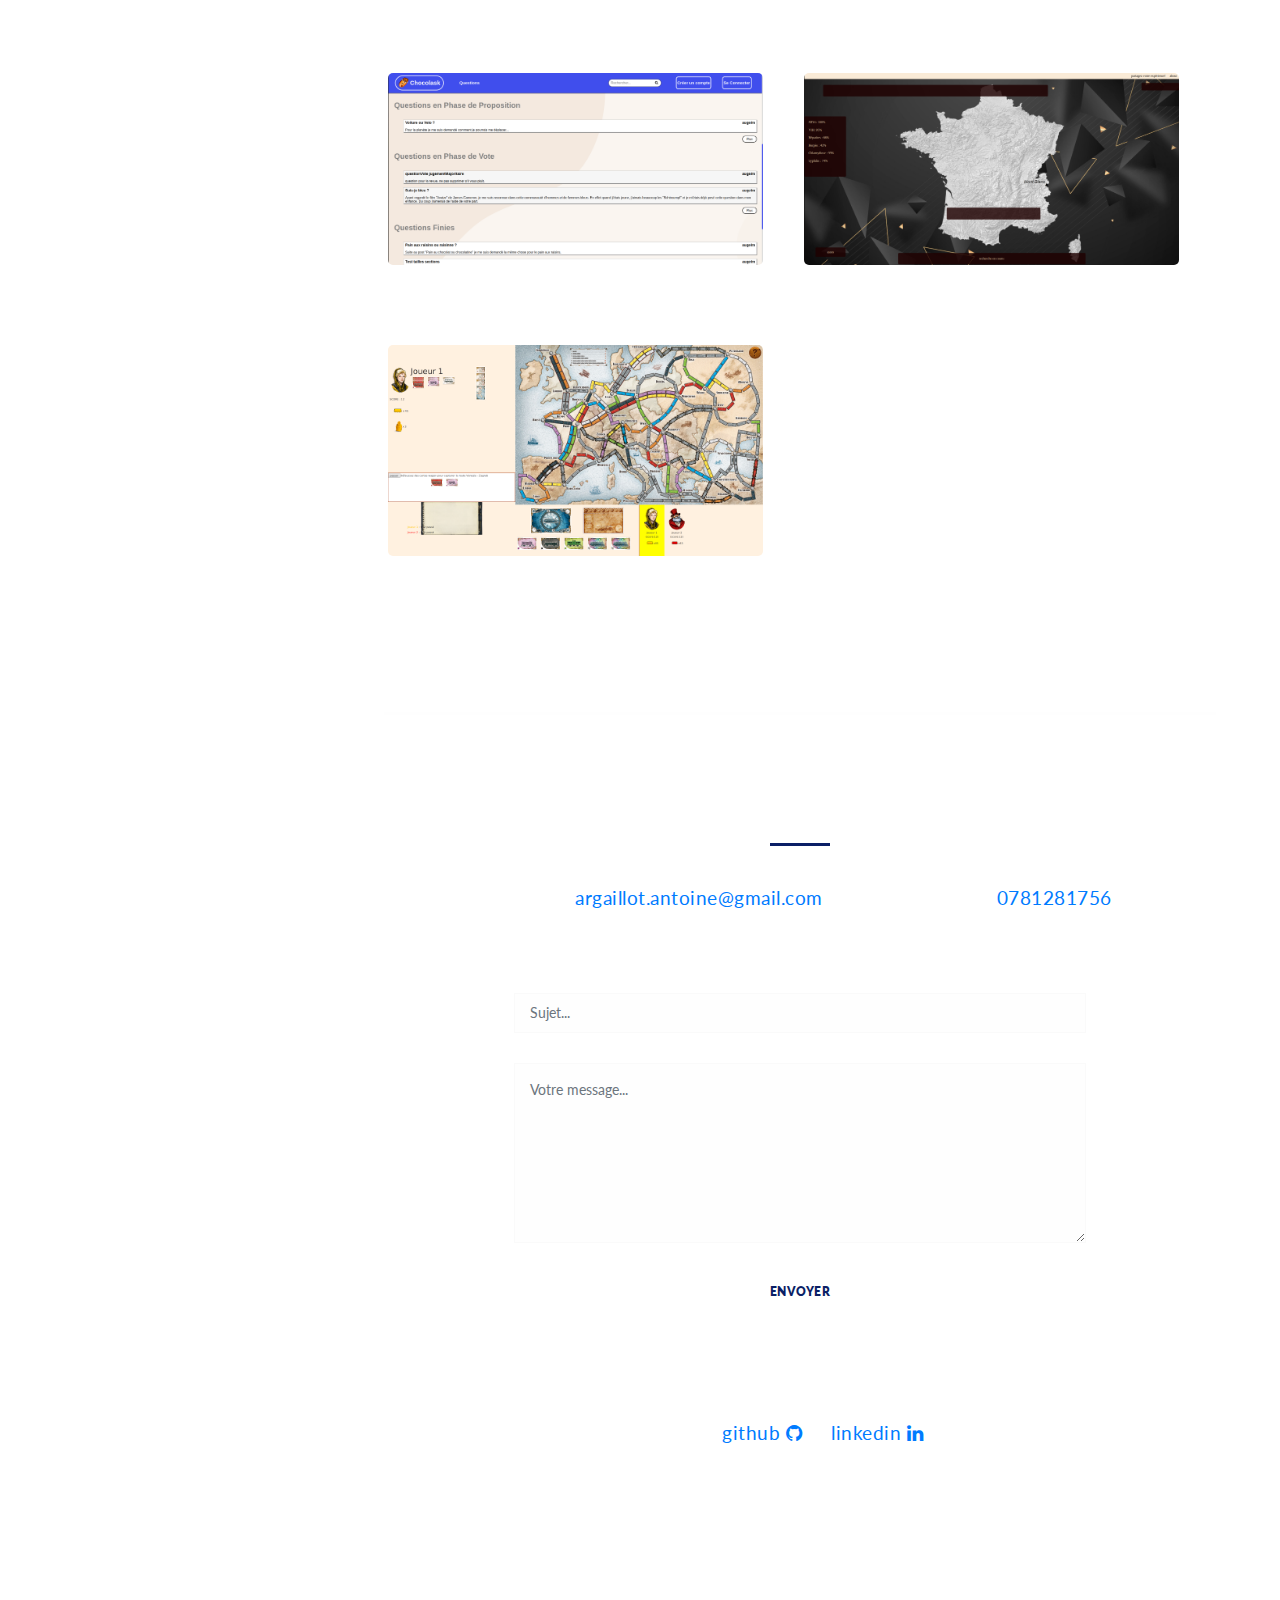
==== commit f2a58ded: "typo" ====
--- a/index.html
+++ b/index.html
@@ -209,7 +209,7 @@
                     <div class="first-service-icon service-icon"></div>
                     <h4>Gestion de projet</h4>
                     <p>
-                        Grâce à mes cours de communication, de PPP et de management, j'ai des notions de gestion d'équipe, notamment à travers ces éléments :
+                        Grâce à mes cours de communication, de PPP et de management, j'ai des notions de gestion d'équipe et de projet, notamment à travers ces éléments :
                     </p>
                     <li>Méthodes agile (SCRUM)</li>
                     <li>Planification de tâches</li>
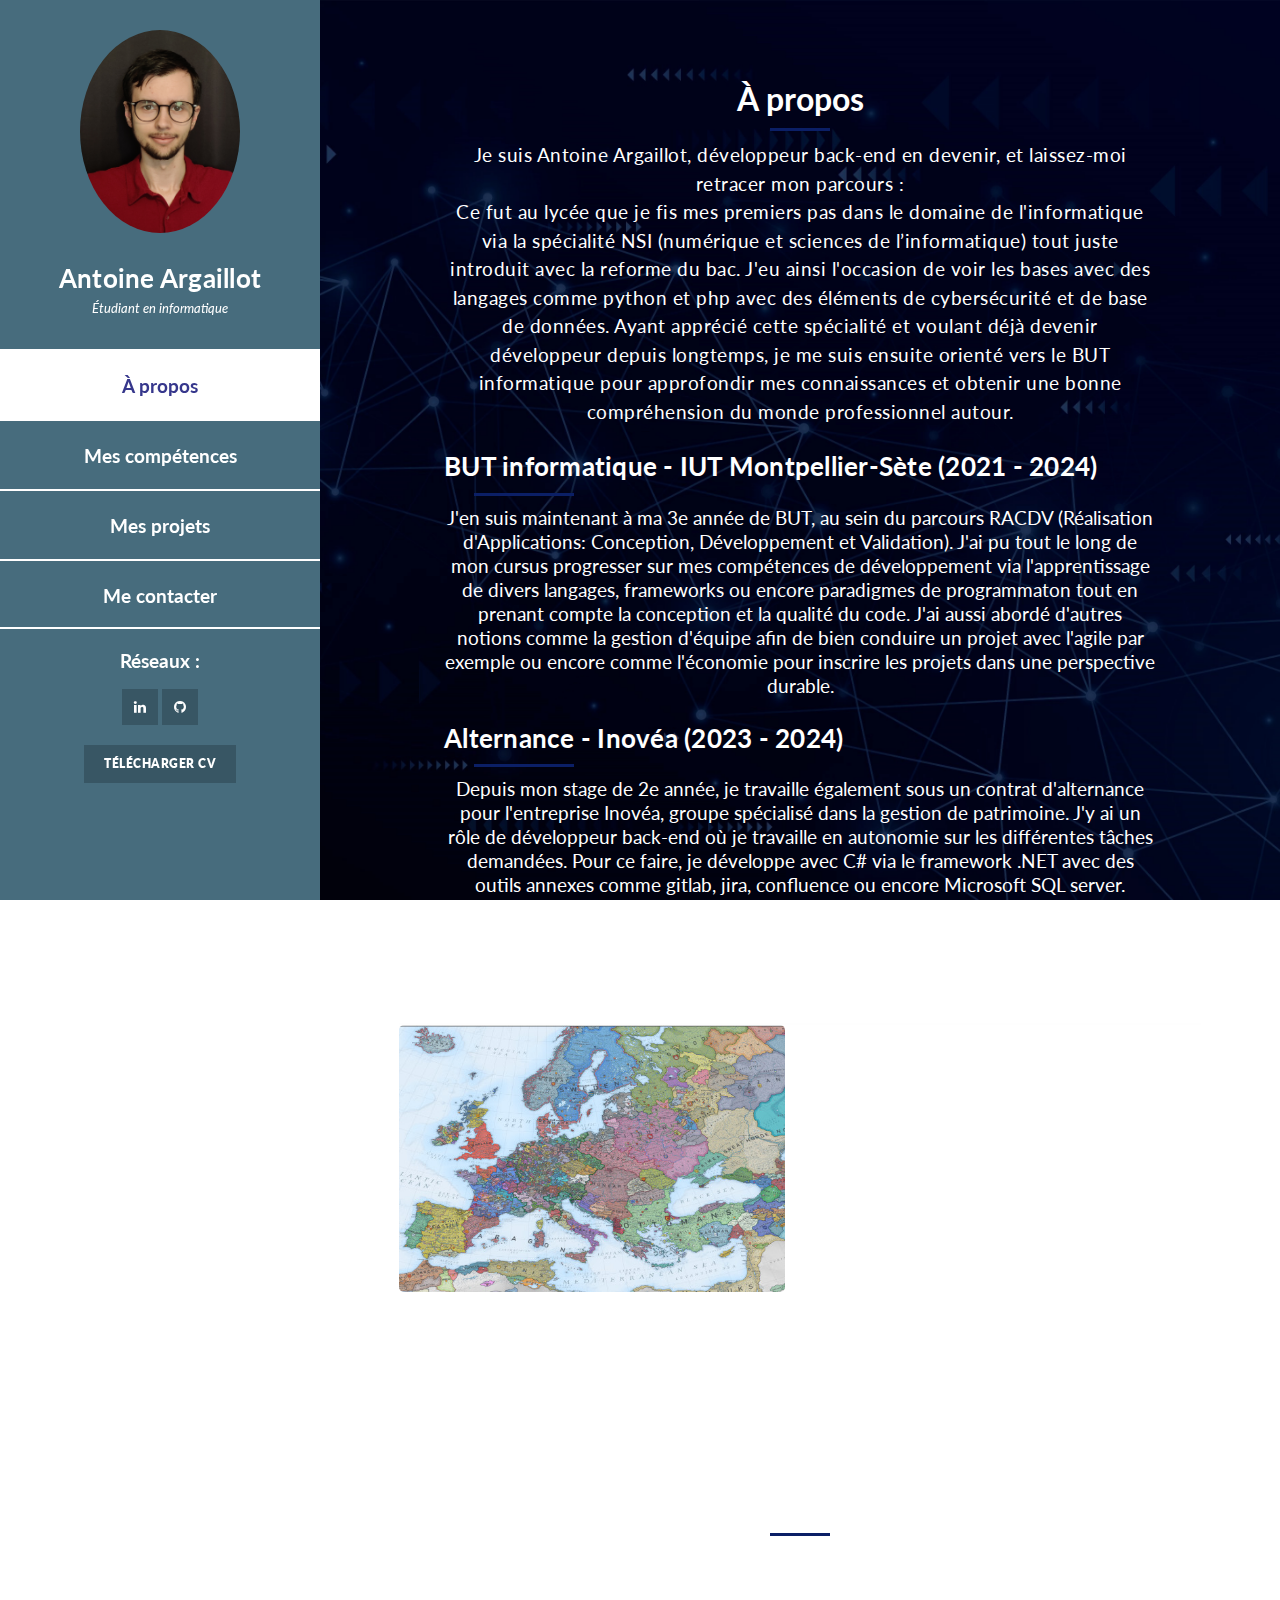
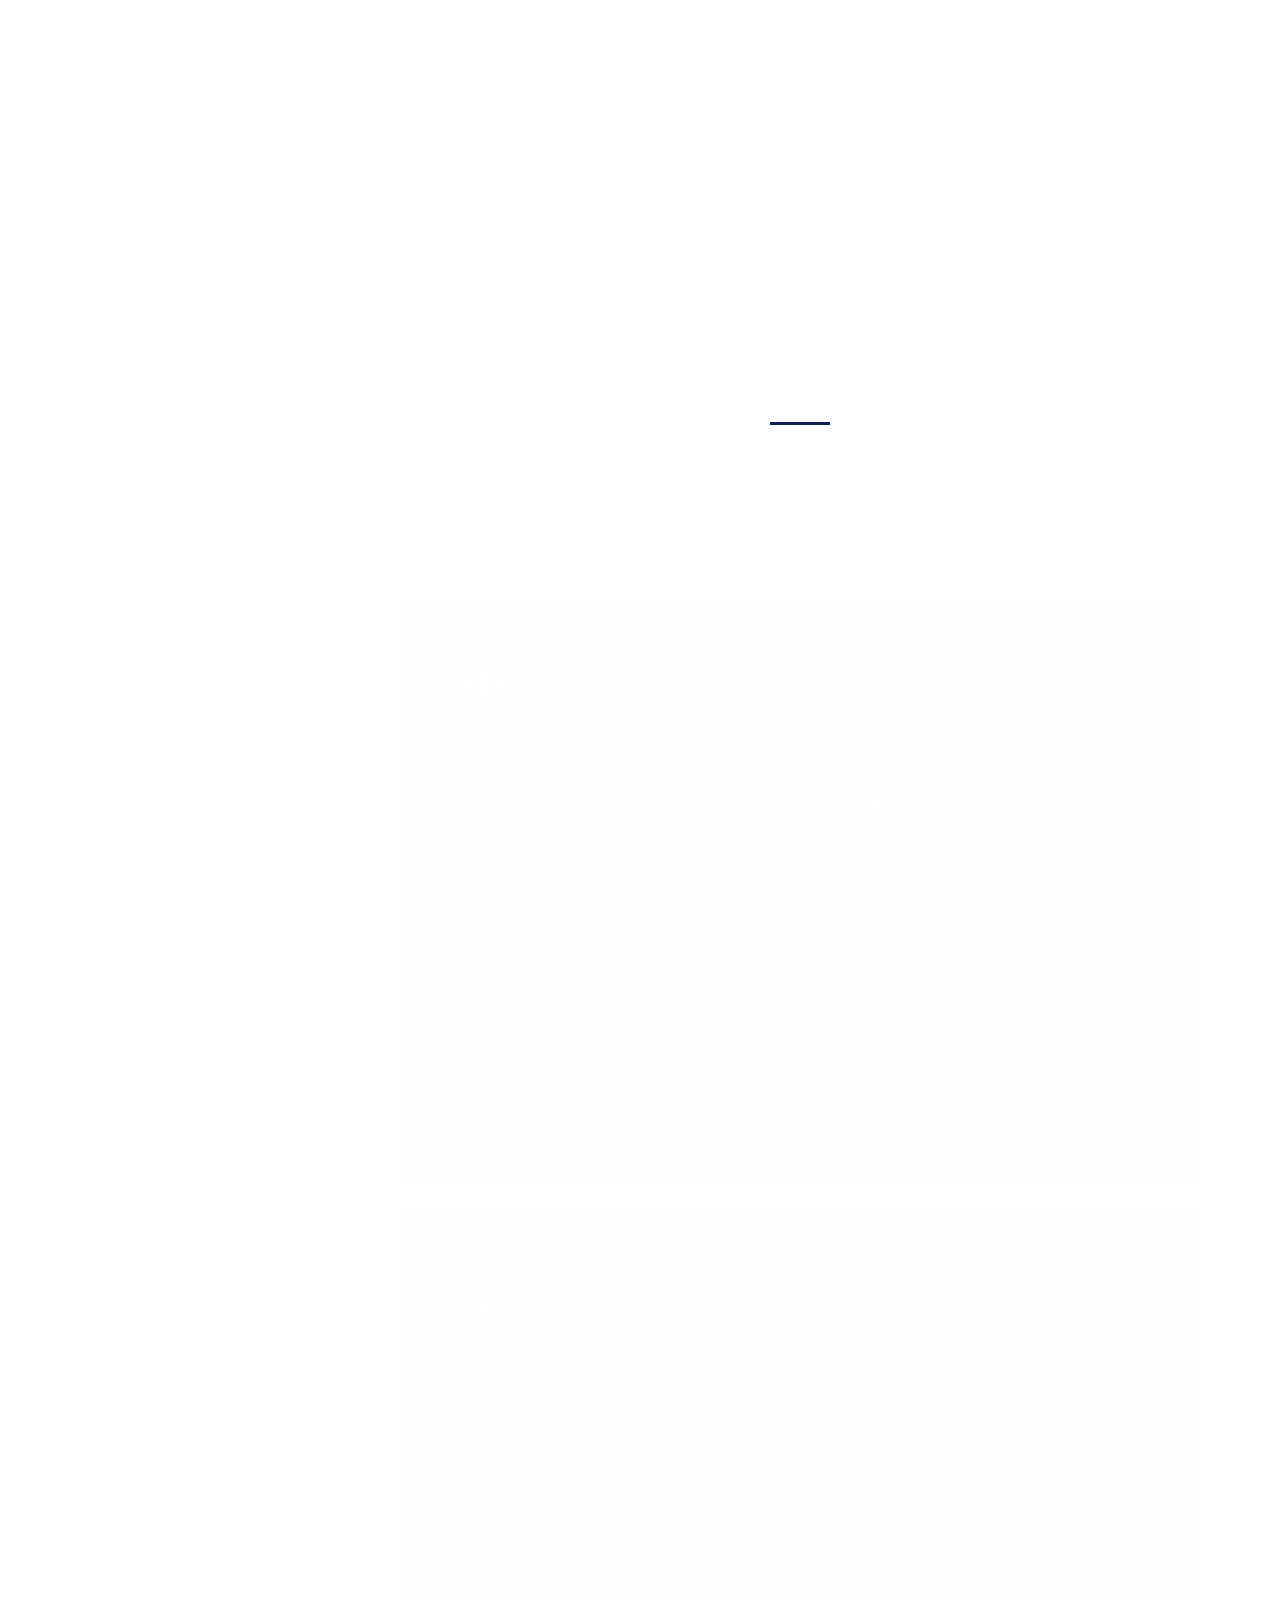
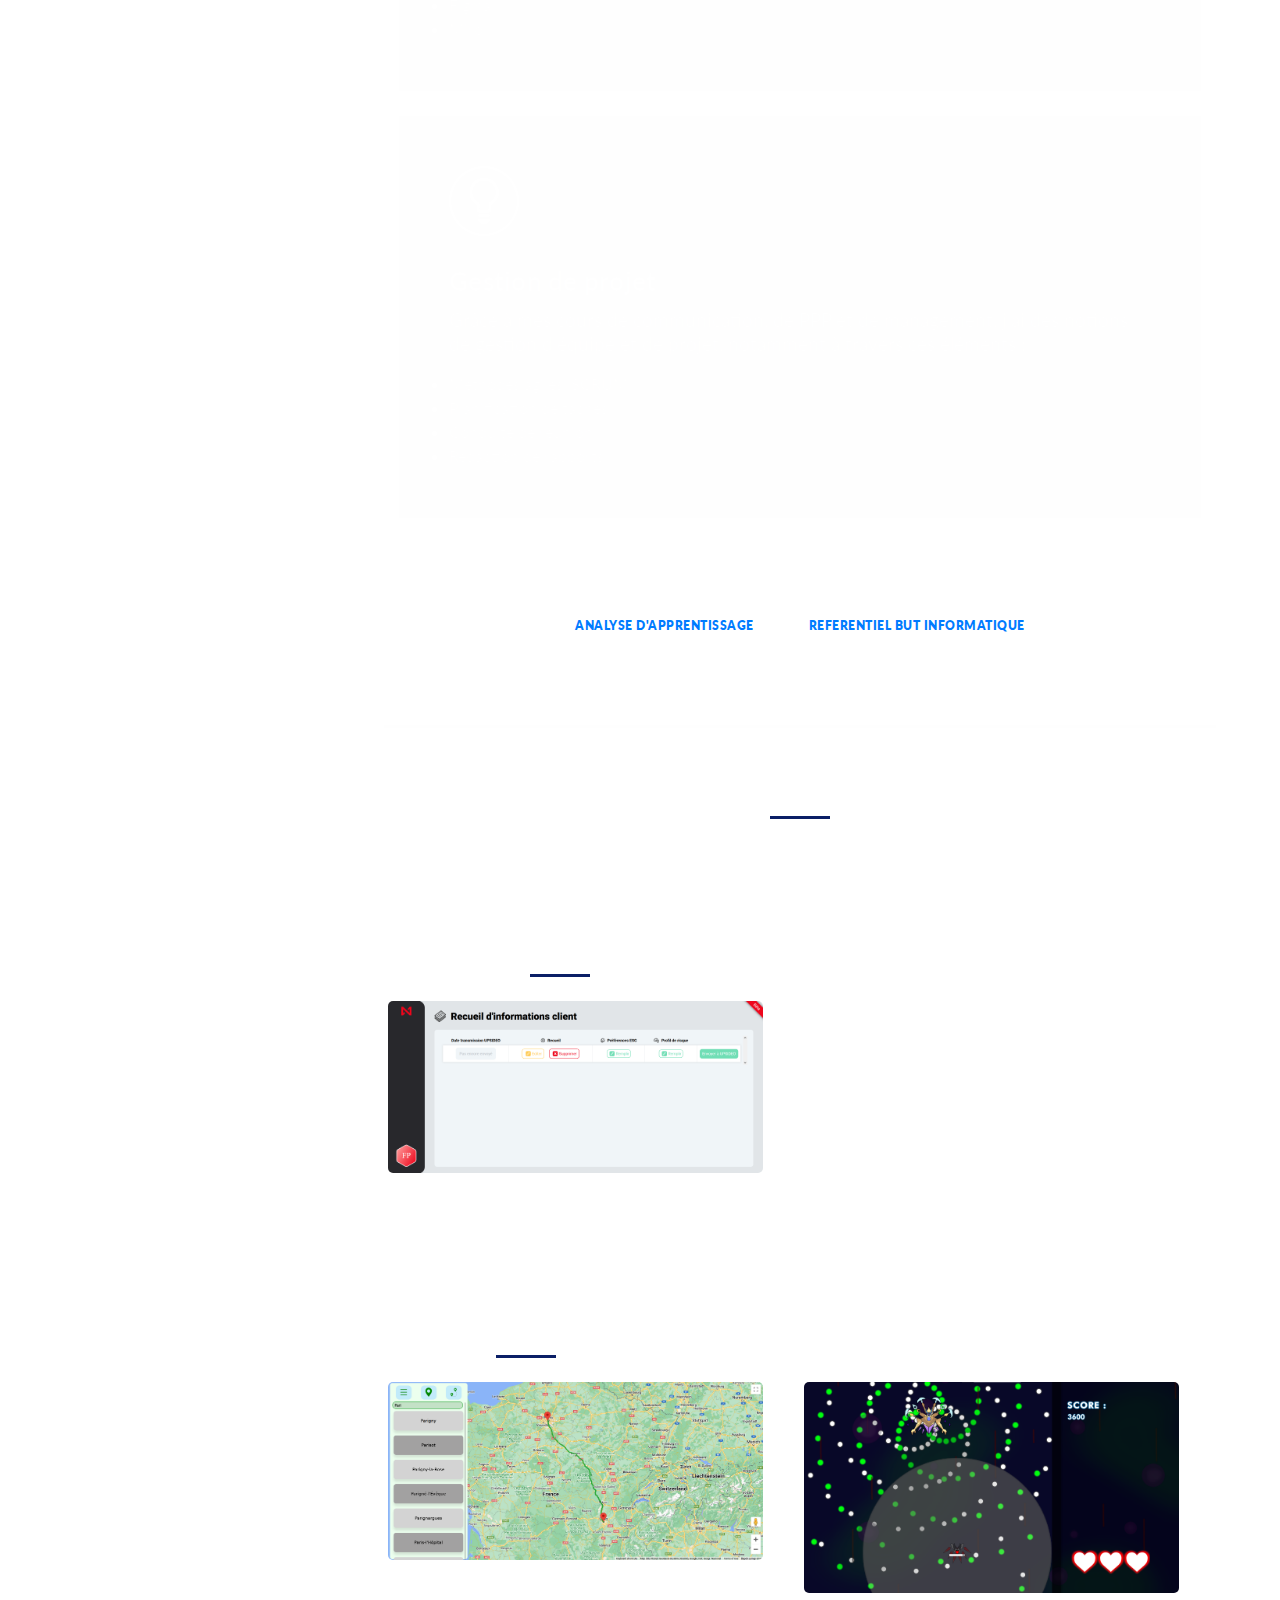
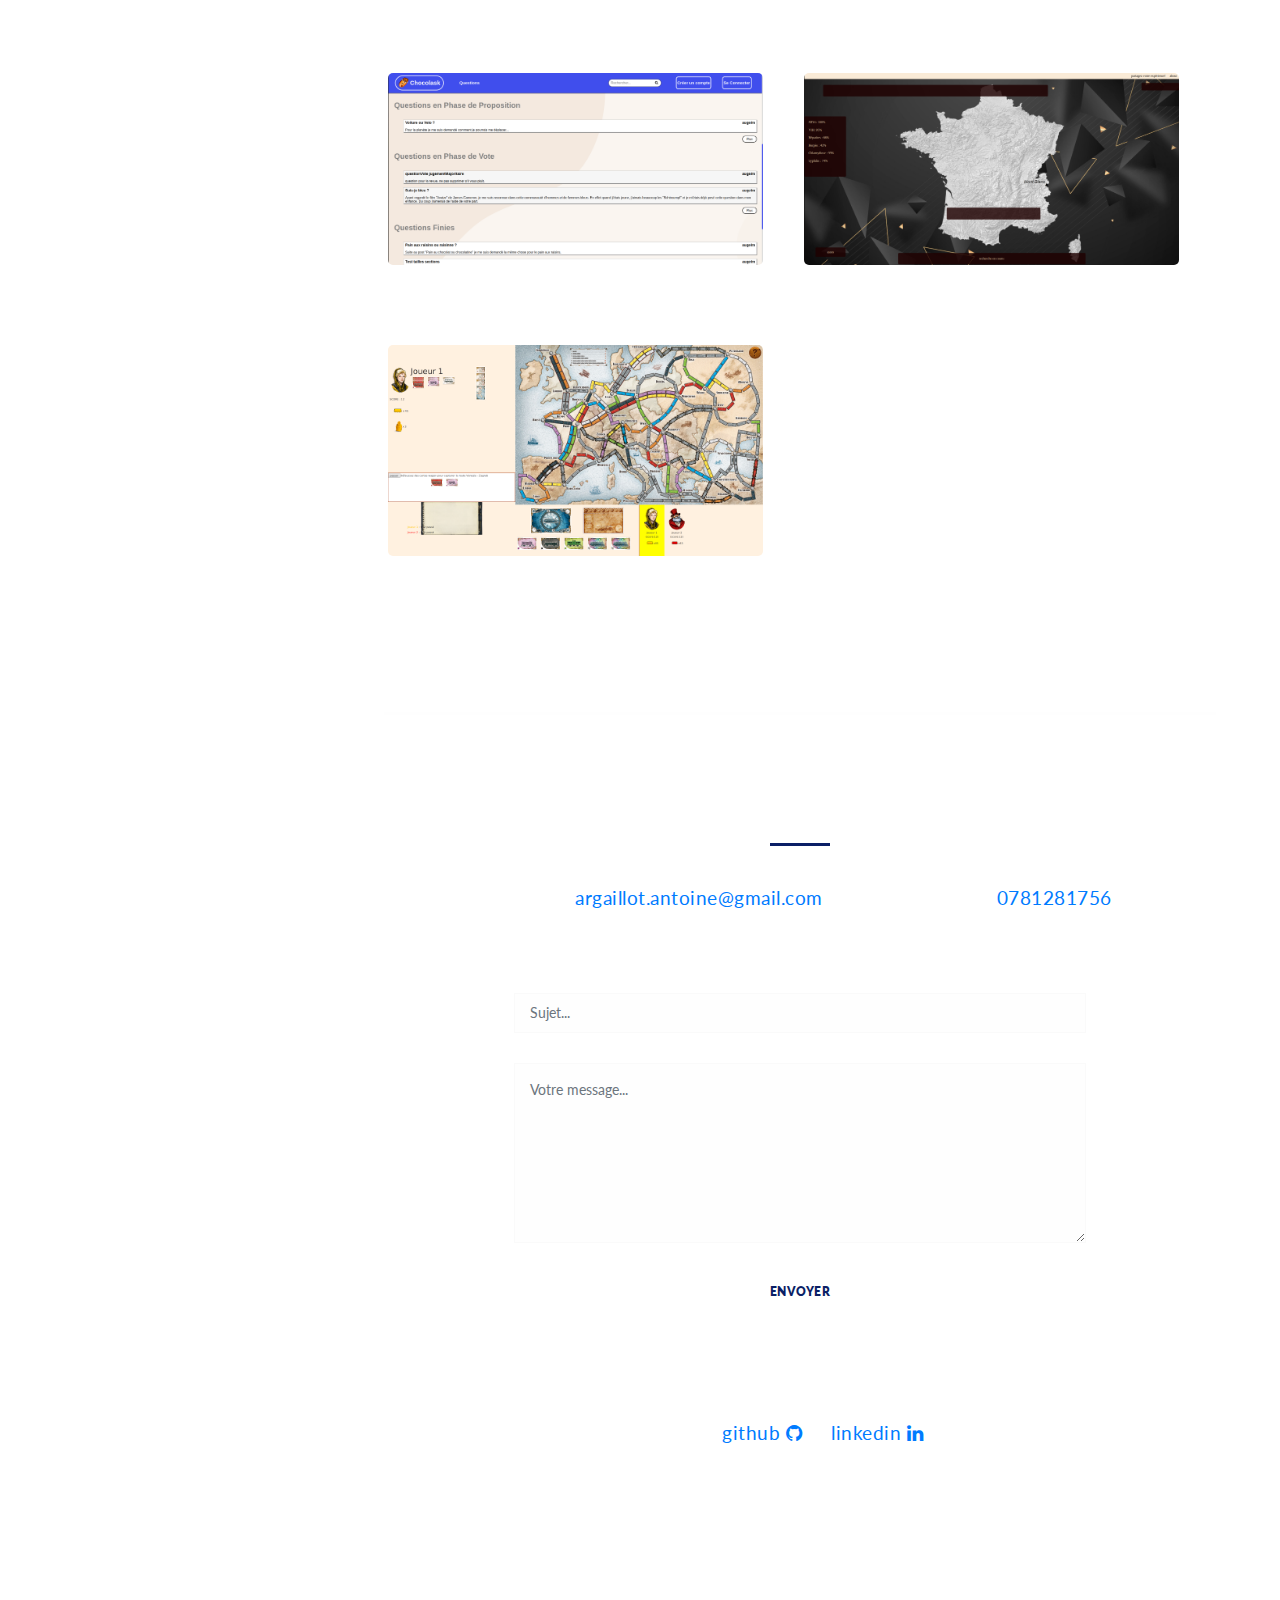
==== commit b9ec9231: "typo" ====
--- a/index.html
+++ b/index.html
@@ -211,7 +211,7 @@
                     <p>
                         Grâce à mes cours de communication, de PPP et de management, j'ai des notions de gestion d'équipe et de projet, notamment à travers ces éléments :
                     </p>
-                    <li>Méthodes agile (SCRUM)</li>
+                    <li>Méthodes agiles (SCRUM)</li>
                     <li>Planification de tâches</li>
                     <li>Conduite de réunion</li>
                     <li>Rédaction de rapports</li>
